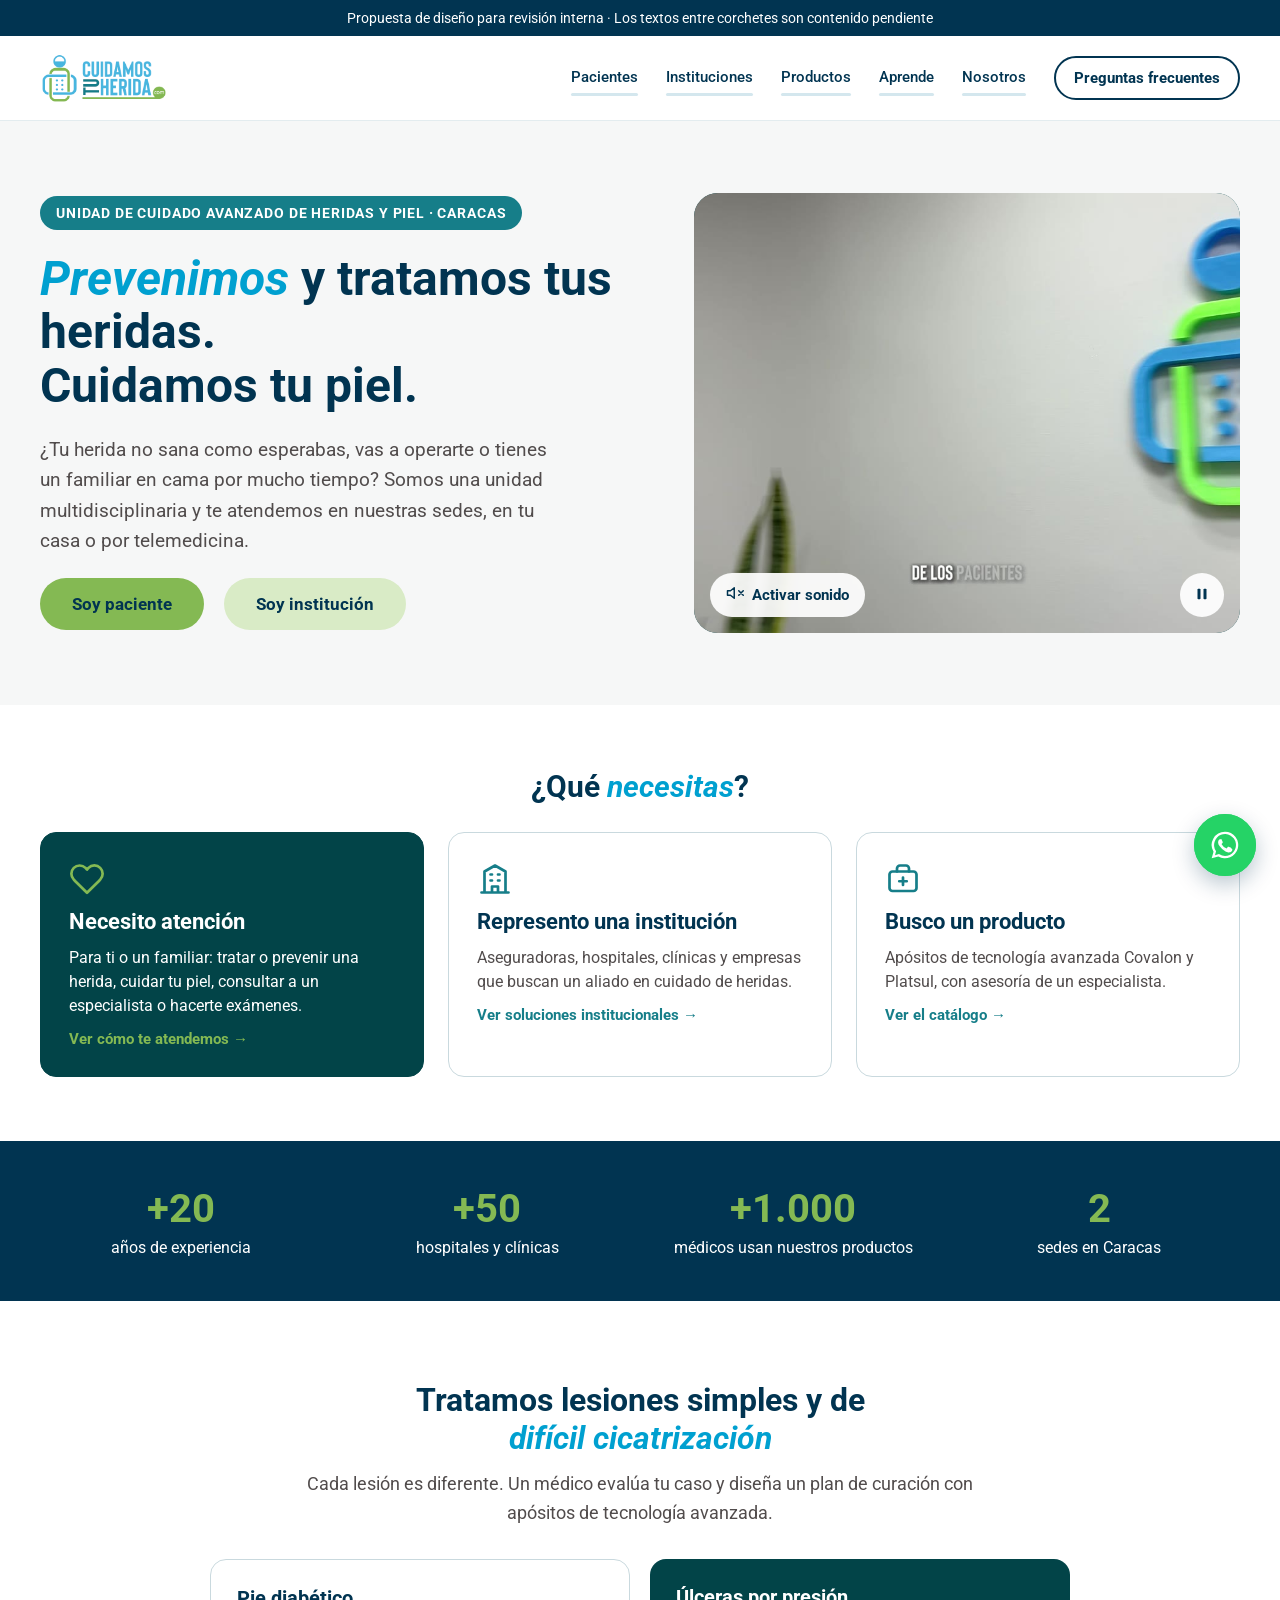
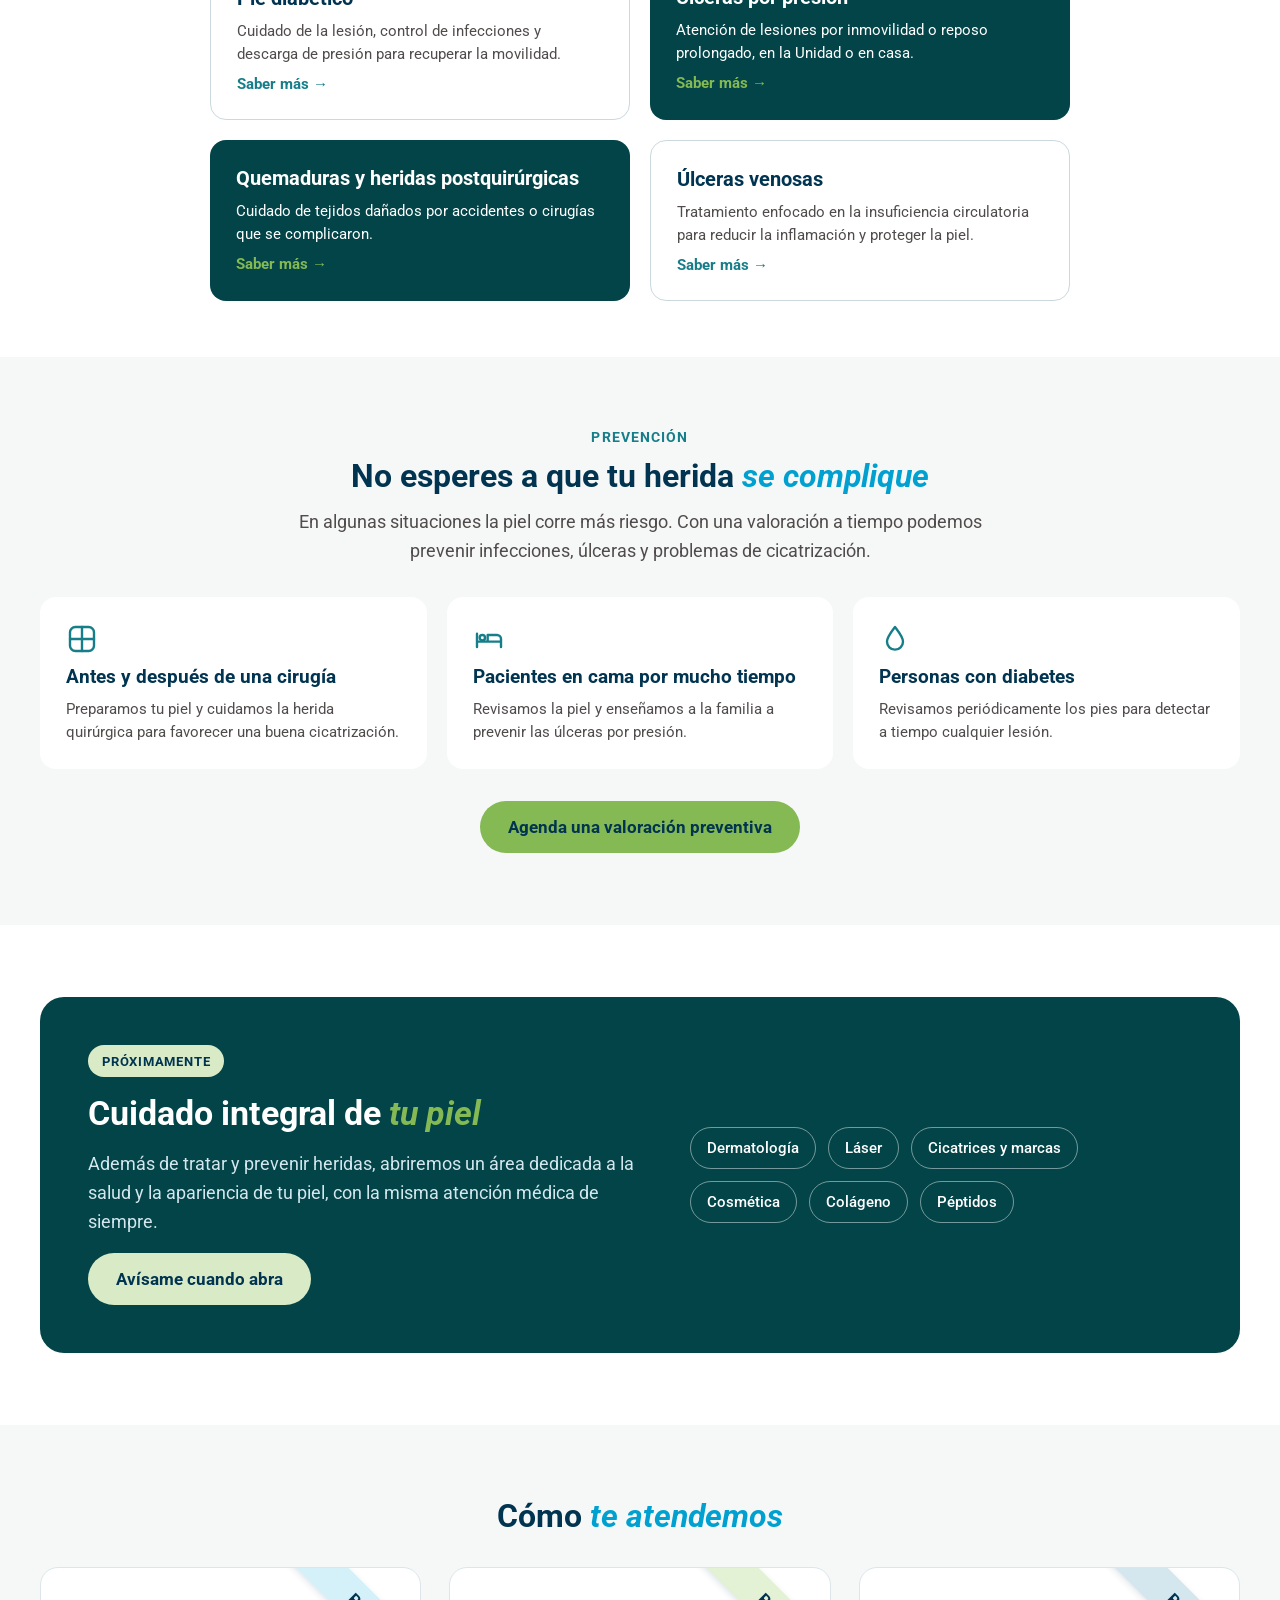
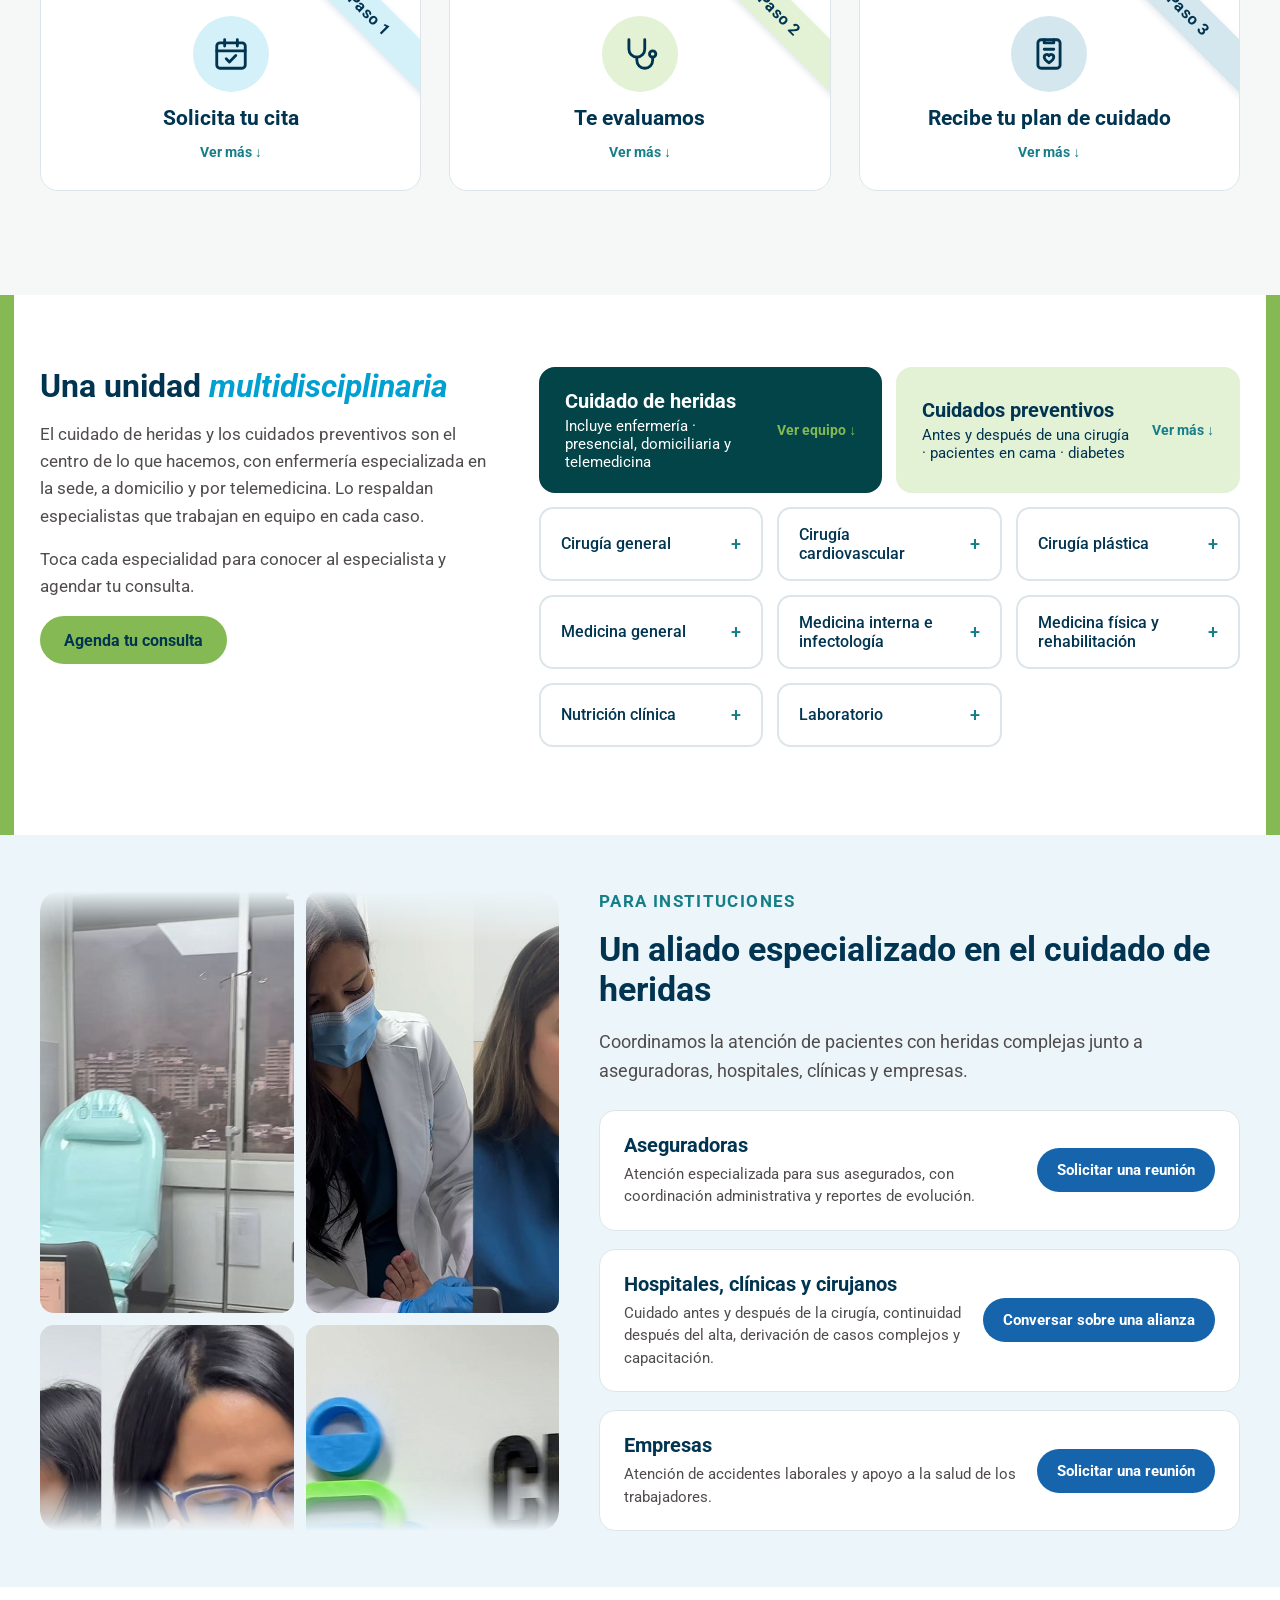
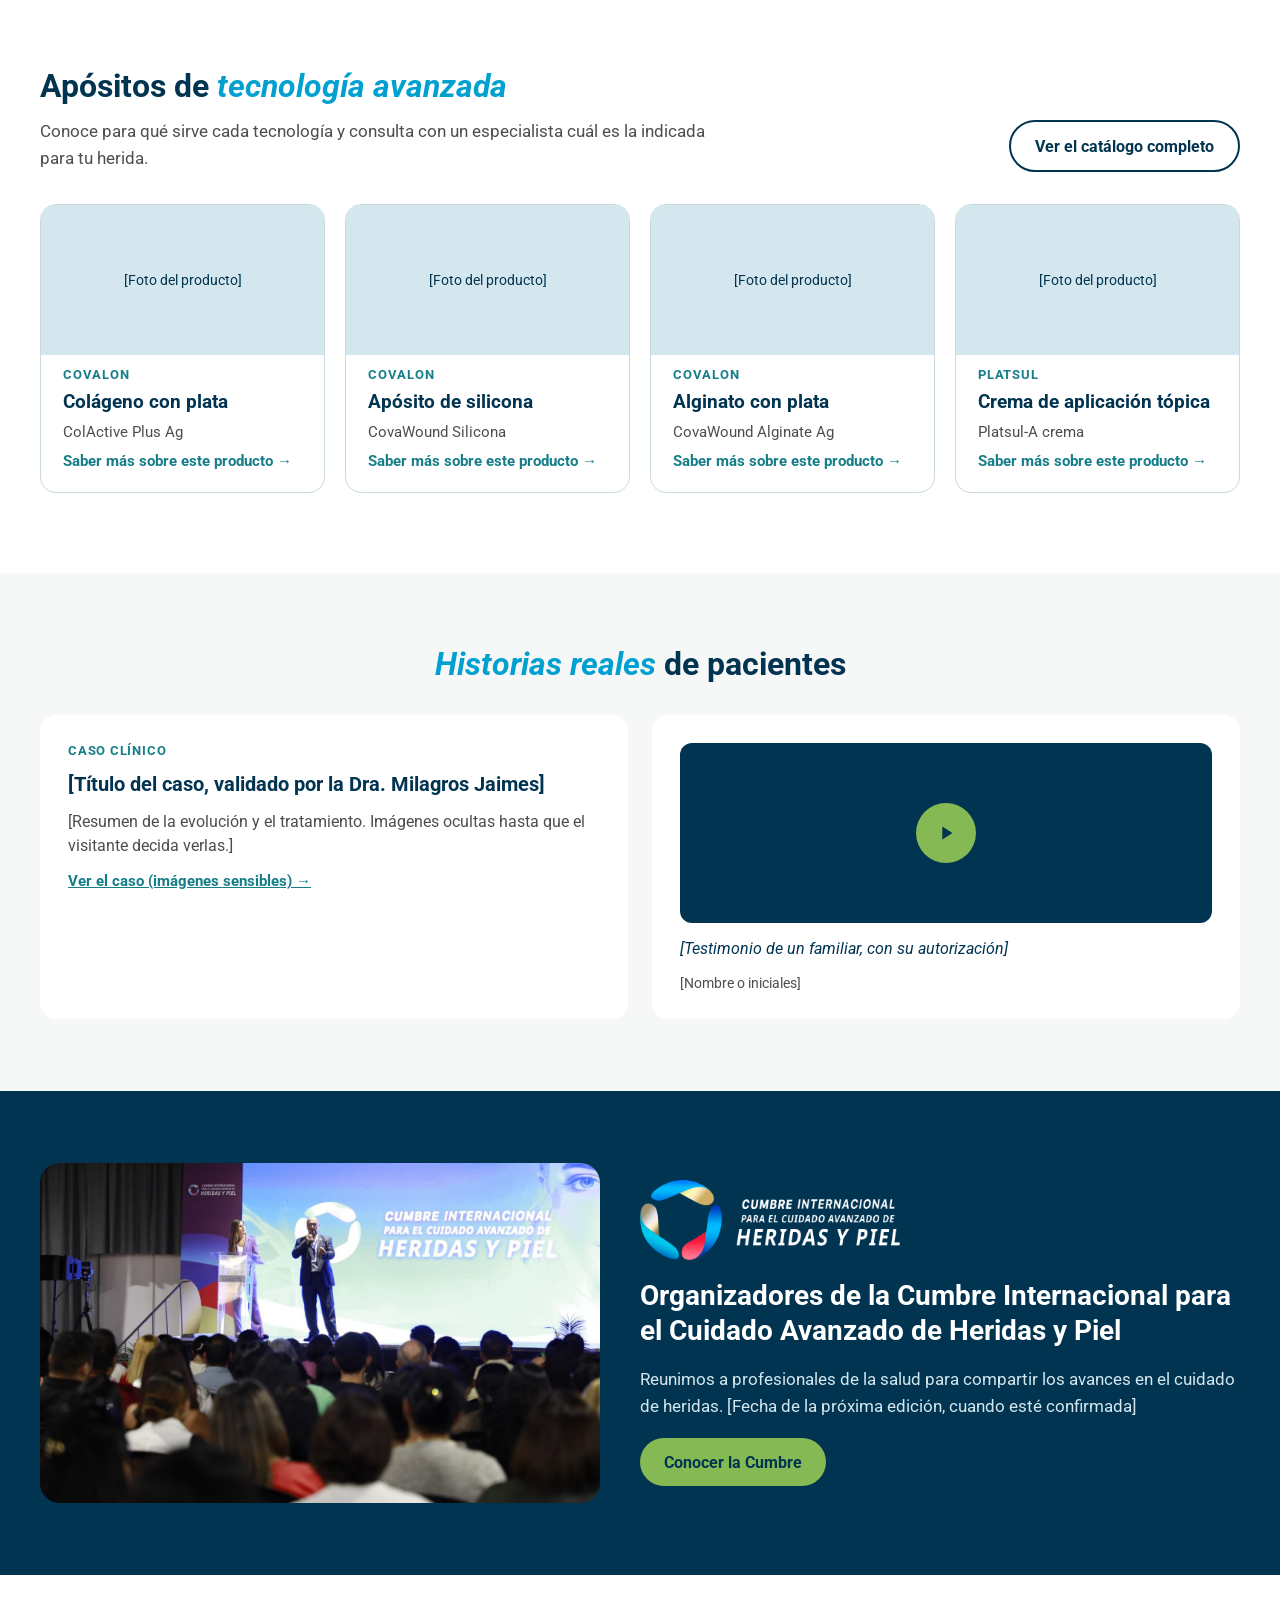
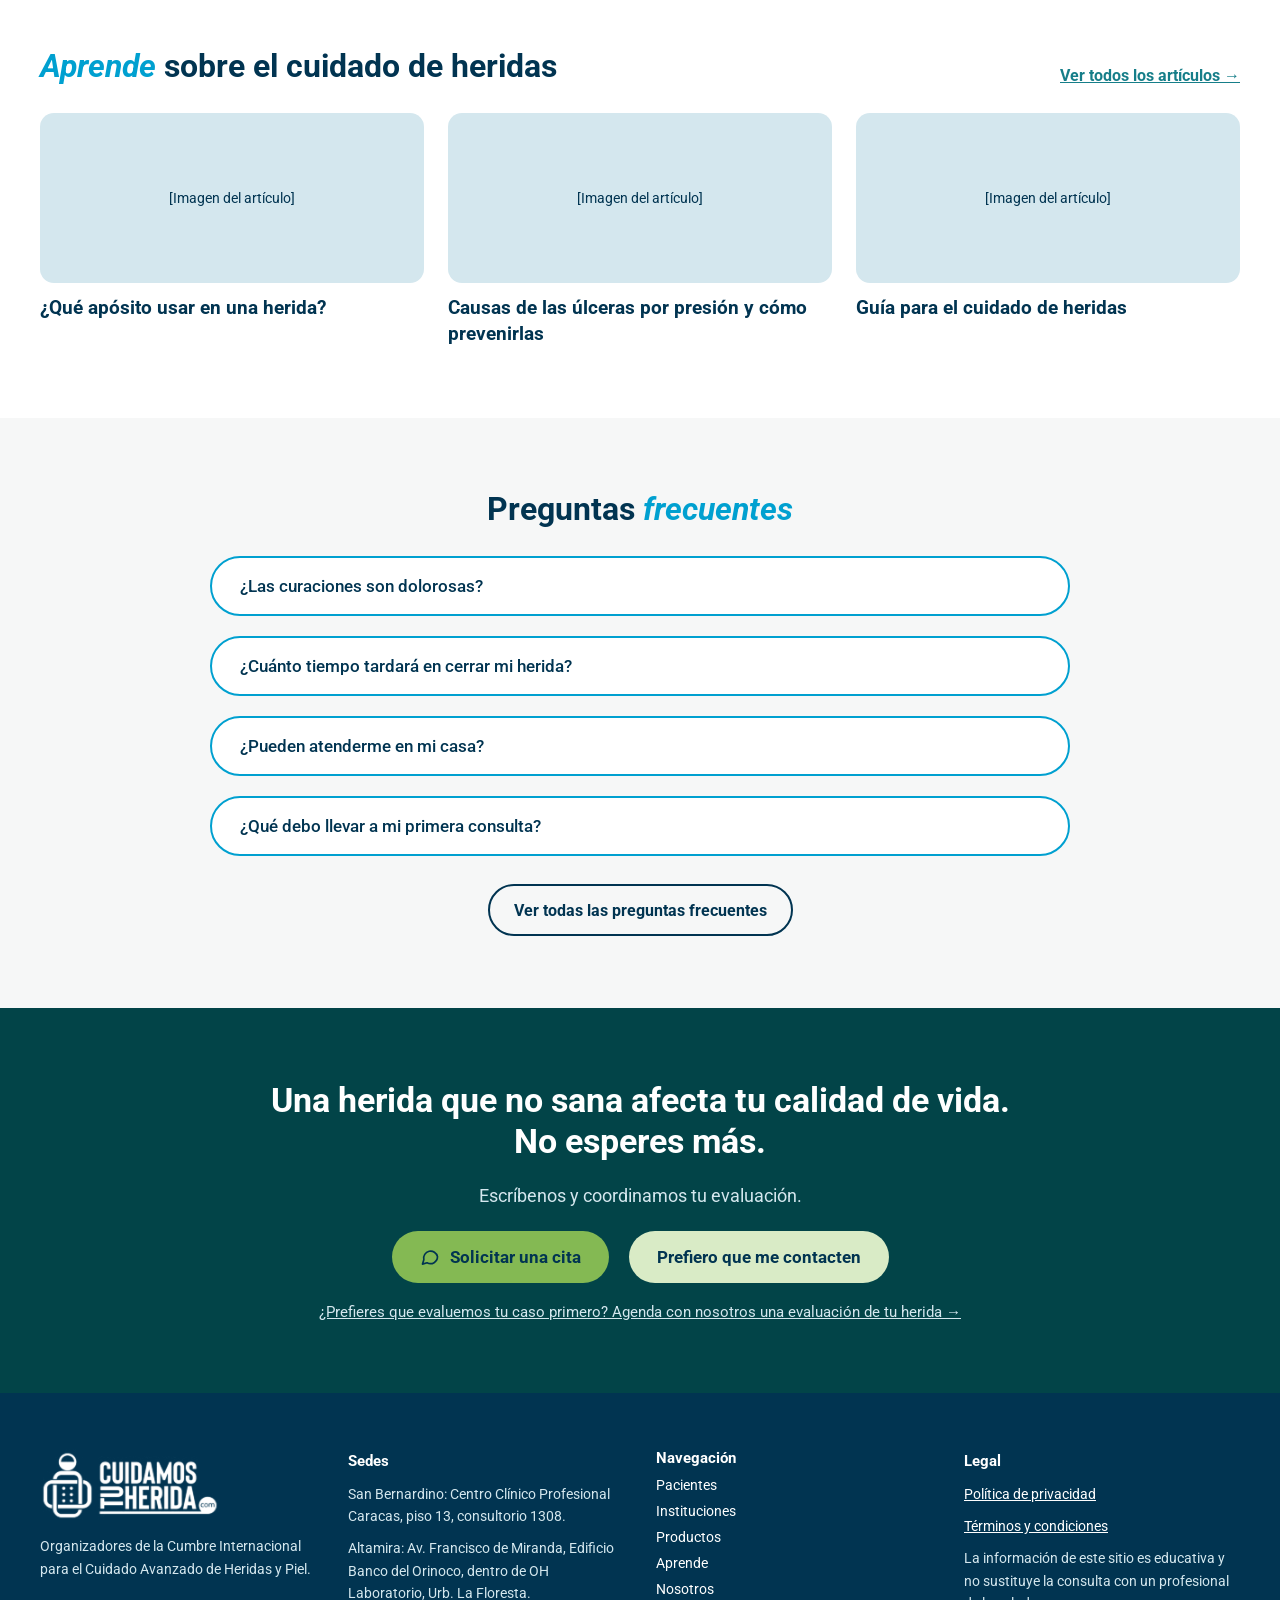
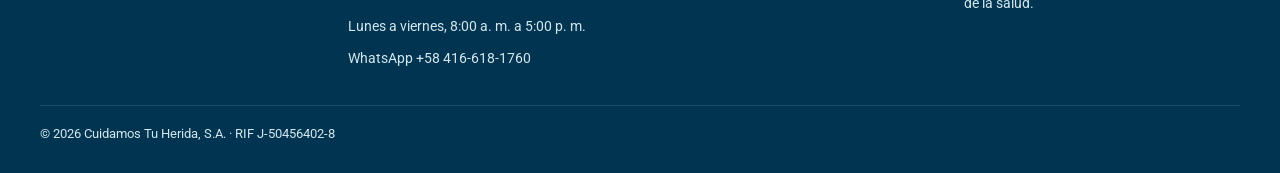
==== index.html @ fefffa33 "Propuesta de diseño: inicio y preguntas frecuentes (borrador para revisión) Co-Authored-By: Claude O" ====
<!doctype html>
<html lang="es">
<head>
<meta charset="utf-8">
<meta name="viewport" content="width=device-width, initial-scale=1">
<meta name="robots" content="noindex, nofollow">
<title>CTH — Inicio · Propuesta para revisión</title>
<link rel="preconnect" href="https://fonts.googleapis.com">
<link rel="stylesheet" href="https://fonts.googleapis.com/css2?family=Roboto:ital,wght@0,400;0,500;0,700;1,700&amp;display=swap">
<style>
body{margin:0;background:#FFFFFF}
a{color:#167E89}a:hover{color:#013451}
summary{cursor:pointer;list-style:none}
summary::-webkit-details-marker{display:none}
.wa-float{position:fixed;right:24px;bottom:24px;z-index:50;width:62px;height:62px;border-radius:999px;background:#25D366;display:flex;align-items:center;justify-content:center;box-shadow:0 8px 22px rgba(1,52,81,.28);transition:transform .2s ease, box-shadow .2s ease}
.wa-float::before{content:"";position:absolute;inset:0;border-radius:999px;border:3px solid #25D366;animation:waPulse 2.4s ease-out infinite}
.wa-float:hover,.wa-float:focus-visible{transform:scale(1.08);box-shadow:0 12px 28px rgba(1,52,81,.35);outline:none}
.wa-tip{position:absolute;right:74px;white-space:nowrap;background:#013451;color:#FFFFFF;font-size:14px;font-weight:700;padding:8px 14px;border-radius:999px;opacity:0;transform:translateX(8px);transition:opacity .2s ease, transform .2s ease;pointer-events:none}
.wa-float:hover .wa-tip,.wa-float:focus-visible .wa-tip{opacity:1;transform:none}
@keyframes waPulse{0%{transform:scale(1);opacity:.7}100%{transform:scale(1.55);opacity:0}}
@media (prefers-reduced-motion: reduce){.wa-float::before{animation:none;opacity:0}.wa-float{transition:none}}
.nav-link{position:relative;padding:8px 0 10px;transition:color .2s ease}
.nav-link::after{content:"";position:absolute;left:0;right:0;bottom:0;height:3px;border-radius:3px;background:#D4E7EE;transition:background .2s ease, box-shadow .2s ease}
.nav-link:hover,.nav-link:focus-visible{color:#167E89 !important;outline:none}
.nav-link:hover::after,.nav-link:focus-visible::after{background:#00A0D0;box-shadow:0 0 10px rgba(0,160,208,.8)}
.nav-faq{transition:background .2s ease, color .2s ease}
.nav-faq:hover,.nav-faq:focus-visible{background:#013451 !important;color:#FFFFFF !important}
.inst-photos{-webkit-mask-image:linear-gradient(180deg,transparent,#000 8%,#000 92%,transparent);mask-image:linear-gradient(180deg,transparent,#000 8%,#000 92%,transparent)}
.inst-col{display:flex;flex-direction:column;gap:12px;animation:instUp 32s linear infinite}
.inst-down{animation-name:instDown;animation-duration:38s}
.inst-photos:hover .inst-col{animation-play-state:paused}
@keyframes instUp{from{transform:translateY(0)}to{transform:translateY(calc(-50% - 6px))}}
@keyframes instDown{from{transform:translateY(calc(-50% - 6px))}to{transform:translateY(0)}}
.inst-card{transition:transform .2s ease, box-shadow .2s ease, border-color .2s ease}
.inst-card:hover{transform:translateX(-4px);border-color:#1664AC !important;box-shadow:6px 8px 0 #1664AC}
.need-card{transition:transform .25s ease, box-shadow .25s ease, border-color .25s ease}
.need-card:hover,.need-card:focus-visible{transform:translateY(-8px);border-color:#00A0D0 !important;box-shadow:0 0 0 3px rgba(0,160,208,.35),0 0 22px rgba(0,160,208,.45),0 18px 36px rgba(1,52,81,.18);outline:none}
.step-reveal{opacity:0;transform:translateY(28px);transition:opacity .6s ease, transform .6s ease}
.steps-in .step-reveal{opacity:1;transform:none}
.step-card{transition:transform .25s ease, box-shadow .25s ease, border-color .25s ease}
.step-card:hover,.step-card:focus-within{transform:translate(-4px,-6px)}
.step-c1:hover,.step-c1:focus-within{box-shadow:10px 12px 0 #00A0D0;border-color:#00A0D0 !important}
.step-c2:hover,.step-c2:focus-within{box-shadow:10px 12px 0 #84B953;border-color:#84B953 !important}
.step-c3:hover,.step-c3:focus-within{box-shadow:10px 12px 0 #013451;border-color:#013451 !important}
.step-card:hover .step-icon{animation:stepPop .5s ease}
.step-card.is-active{transform:translate(-4px,-6px)}
.step-c1.is-active{box-shadow:10px 12px 0 #00A0D0;border-color:#00A0D0 !important}
.step-c2.is-active{box-shadow:10px 12px 0 #84B953;border-color:#84B953 !important}
.step-c3.is-active{box-shadow:10px 12px 0 #013451;border-color:#013451 !important}
.spec-tile{transition:transform .2s ease, box-shadow .2s ease, border-color .2s ease}
.spec-tile:hover,.spec-tile:focus-visible{transform:translateY(-4px);border-color:#00A0D0 !important;box-shadow:0 0 0 3px rgba(0,160,208,.25),0 10px 22px rgba(1,52,81,.12);outline:none}
.spec-tile.is-active{border-color:#84B953 !important;box-shadow:6px 8px 0 #84B953;transform:translate(-3px,-4px)}
.spec-tile.spec-dark.is-active{box-shadow:6px 8px 0 #84B953}
.step-panel{padding:32px;animation:panelIn .35s ease}
@keyframes panelIn{from{opacity:0;transform:translateY(-10px)}to{opacity:1;transform:none}}
.cal-check{stroke-dasharray:12;stroke-dashoffset:12}
.steps-in .cal-check{animation:drawCheck .6s ease .9s forwards}
.step-card:hover .cal-check{stroke-dashoffset:12;animation:drawCheck .5s ease forwards}
@keyframes stepPop{0%{transform:scale(1)}40%{transform:scale(1.15) rotate(-6deg)}70%{transform:scale(.97) rotate(3deg)}100%{transform:scale(1)}}
@keyframes drawCheck{to{stroke-dashoffset:0}}
@media (prefers-reduced-motion: reduce){.step-reveal{opacity:1;transform:none;transition:none}.step-card{transition:none}.step-card:hover{transform:none}.step-card:hover .step-icon{animation:none}.cal-check{stroke-dashoffset:0;animation:none}.step-panel{animation:none}.step-card.is-active{transform:none}.spec-tile{transition:none}.spec-tile:hover,.spec-tile.is-active{transform:none}.inst-col{animation:none}.inst-card{transition:none}.inst-card:hover{transform:none}}
@media (prefers-reduced-motion: reduce){.need-card{transition:none}.need-card:hover,.need-card:focus-visible{transform:none}}
</style>
</head>
<body>
<div role="note" style="background:#013451;color:#FFFFFF;font-family:Roboto,Arial,sans-serif;font-size:14px;text-align:center;padding:10px 16px;">Propuesta de diseño para revisión interna · Los textos entre corchetes son contenido pendiente</div>
<div style="font-family: Roboto, Arial, sans-serif; color: #013451; background: #FFFFFF;">

<!-- CABECERA -->
<header style="border-bottom: 1px solid #E3ECEF; background: #FFFFFF;">
<div style="max-width: 1200px; margin: 0 auto; padding: 16px 24px; display: flex; flex-wrap: wrap; align-items: center; justify-content: space-between; gap: 16px;">
<a href="#inicio" style="display: flex; align-items: center;"><img src="assets/logo-cth.png" alt="Cuidamos Tu Herida" style="height: 52px; width: auto; display: block;"></a>
<nav aria-label="Principal" style="display: flex; flex-wrap: wrap; gap: 28px; align-items: center; font-size: 15px; font-weight: 500;">
<a class="nav-link" href="#pacientes" style="color: #013451; text-decoration: none;">Pacientes</a>
<a class="nav-link" href="#instituciones" style="color: #013451; text-decoration: none;">Instituciones</a>
<a class="nav-link" href="#productos" style="color: #013451; text-decoration: none;">Productos</a>
<a class="nav-link" href="#aprende" style="color: #013451; text-decoration: none;">Aprende</a>
<a class="nav-link" href="#cumbre" style="color: #013451; text-decoration: none;">Nosotros</a>
<a class="nav-faq" href="preguntas-frecuentes.html" style="display: inline-flex; align-items: center; min-height: 40px; padding: 0 18px; border-radius: 999px; border: 2px solid #013451; color: #013451; text-decoration: none; font-weight: 700;">Preguntas frecuentes</a>
</nav>
</div>
</header>

<!-- HERO -->
<section id="inicio" style="background: #F6F7F7;">
<div style="max-width: 1200px; margin: 0 auto; padding: 72px 24px; display: flex; flex-wrap: wrap; align-items: center; gap: 48px;">
<div style="flex: 1 1 480px; display: flex; flex-direction: column; gap: 22px;">
<p style="margin: 0; align-self: flex-start; display: inline-flex; align-items: center; min-height: 34px; padding: 0 16px; border-radius: 999px; background: #167E89; color: #FFFFFF; font-size: 14px; font-weight: 700; letter-spacing: 0.06em; text-transform: uppercase;">Unidad de Cuidado Avanzado de Heridas y Piel · Caracas</p>
<h1 style="margin: 0; font-size: 48px; line-height: 1.12; font-weight: 700; color: #013451;"><em style="color: #00A0D0;">Prevenimos</em> y tratamos tus heridas.<br>Cuidamos tu piel.</h1>
<p style="margin: 0; font-size: 19px; line-height: 1.6; color: #514C4C; max-width: 520px;">¿Tu herida no sana como esperabas, vas a operarte o tienes un familiar en cama por mucho tiempo? Somos una unidad multidisciplinaria y te atendemos en nuestras sedes, en tu casa o por telemedicina.</p>
<div style="display: flex; flex-wrap: wrap; align-items: center; gap: 20px;">
<a href="#pacientes" style="display: inline-flex; align-items: center; min-height: 52px; padding: 0 32px; border-radius: 999px; background: #84B953; color: #013451; font-weight: 700; font-size: 17px; text-decoration: none;">Soy paciente</a>
<a href="#instituciones" style="display: inline-flex; align-items: center; min-height: 52px; padding: 0 32px; border-radius: 999px; background: #D9EBC6; color: #013451; font-weight: 700; font-size: 17px; text-decoration: none;">Soy institución</a>
</div>
</div>
<div style="flex: 1 1 420px; min-height: 440px; border-radius: 24px; background: #024448; position: relative; overflow: hidden; display: flex; align-items: center; justify-content: center; padding: 24px; box-sizing: border-box;">
<video data-ref="setHeroVideo" src="assets/unidad-completo.mp4" poster="assets/unidad-poster.jpg" autoplay muted loop playsinline aria-label="Video: qué es la Unidad de Cuidamos Tu Herida" style="position: absolute; top: 0; left: 0; width: 100%; height: 100%; object-fit: cover; display: block;"></video>
<button type="button" data-click="toggleSound" data-attr-aria-pressed="soundOn" style="position: absolute; left: 16px; bottom: 16px; min-height: 44px; padding: 0 16px; border-radius: 999px; border: none; background: rgba(255,255,255,0.92); color: #013451; display: flex; align-items: center; gap: 8px; font-family: Roboto, Arial, sans-serif; font-size: 15px; font-weight: 700; cursor: pointer;"><div data-if="heroMuted" hidden><svg width="18" height="18" viewBox="0 0 24 24" fill="none" stroke="#013451" stroke-width="2" stroke-linecap="round" stroke-linejoin="round" aria-hidden="true"><path d="M11 5 6 9H2v6h4l5 4z"></path><path d="m23 9-6 6M17 9l6 6"></path></svg></div><div data-if="soundOn" hidden><svg width="18" height="18" viewBox="0 0 24 24" fill="none" stroke="#013451" stroke-width="2" stroke-linecap="round" stroke-linejoin="round" aria-hidden="true"><path d="M11 5 6 9H2v6h4l5 4z"></path><path d="M15.5 8.5a5 5 0 0 1 0 7M19 5a10 10 0 0 1 0 14"></path></svg></div><span data-text="soundLabel"></span></button>
<button type="button" data-click="toggleHero" data-attr-aria-label="heroLabel" style="position: absolute; right: 16px; bottom: 16px; width: 44px; height: 44px; border-radius: 999px; border: none; background: rgba(255,255,255,0.92); display: flex; align-items: center; justify-content: center; cursor: pointer;">
<div data-if="heroPaused" hidden><svg width="18" height="18" viewBox="0 0 24 24" fill="#013451" aria-hidden="true"><path d="M8 5v14l11-7z"></path></svg></div>
<div data-if="heroPlaying" hidden><svg width="18" height="18" viewBox="0 0 24 24" fill="#013451" aria-hidden="true"><rect x="6" y="5" width="4" height="14" rx="1"></rect><rect x="14" y="5" width="4" height="14" rx="1"></rect></svg></div>
</button>
</div>
</div>
</section>

<!-- QUÉ NECESITAS -->
<section aria-labelledby="necesitas" style="background: #FFFFFF;">
<div style="max-width: 1200px; margin: 0 auto; padding: 64px 24px; display: flex; flex-direction: column; gap: 28px;">
<h2 id="necesitas" style="margin: 0; font-size: 30px; font-weight: 700; text-align: center;">¿Qué <em style="color: #00A0D0;">necesitas</em>?</h2>
<div style="display: grid; grid-template-columns: repeat(auto-fit, minmax(280px, 1fr)); gap: 24px;">
<a href="#pacientes" class="need-card" style="display: flex; flex-direction: column; gap: 12px; padding: 28px; border-radius: 16px; border: 1px solid #024448; background: #024448; color: #FFFFFF; text-decoration: none;">
<svg width="36" height="36" viewBox="0 0 24 24" fill="none" stroke="#84B953" stroke-width="1.8" stroke-linecap="round" stroke-linejoin="round" aria-hidden="true"><path d="M20.8 4.6a5.5 5.5 0 0 0-7.8 0L12 5.7l-1-1.1a5.5 5.5 0 0 0-7.8 7.8l1 1.1L12 21.2l7.8-7.7 1-1.1a5.5 5.5 0 0 0 0-7.8z"></path></svg>
<span style="font-size: 22px; font-weight: 700;">Necesito atención</span>
<span style="font-size: 16px; line-height: 1.5;">Para ti o un familiar: tratar o prevenir una herida, cuidar tu piel, consultar a un especialista o hacerte exámenes.</span>
<span style="font-size: 15px; font-weight: 700; color: #84B953;">Ver cómo te atendemos →</span>
</a>
<a href="#instituciones" class="need-card" style="display: flex; flex-direction: column; gap: 12px; padding: 28px; border-radius: 16px; background: #FFFFFF; border: 1px solid #C9D9DE; color: #013451; text-decoration: none;">
<svg width="36" height="36" viewBox="0 0 24 24" fill="none" stroke="#167E89" stroke-width="1.8" stroke-linecap="round" stroke-linejoin="round" aria-hidden="true"><path d="M3 21h18M5 21V7l7-4 7 4v14M9 9h1M14 9h1M9 13h1M14 13h1M10 21v-4h4v4"></path></svg>
<span style="font-size: 22px; font-weight: 700;">Represento una institución</span>
<span style="font-size: 16px; line-height: 1.5; color: #514C4C;">Aseguradoras, hospitales, clínicas y empresas que buscan un aliado en cuidado de heridas.</span>
<span style="font-size: 15px; font-weight: 700; color: #167E89;">Ver soluciones institucionales →</span>
</a>
<a href="#productos" class="need-card" style="display: flex; flex-direction: column; gap: 12px; padding: 28px; border-radius: 16px; background: #FFFFFF; border: 1px solid #C9D9DE; color: #013451; text-decoration: none;">
<svg width="36" height="36" viewBox="0 0 24 24" fill="none" stroke="#167E89" stroke-width="1.8" stroke-linecap="round" stroke-linejoin="round" aria-hidden="true"><rect x="3" y="7" width="18" height="13" rx="2"></rect><path d="M8 7V5a2 2 0 0 1 2-2h4a2 2 0 0 1 2 2v2M12 11v5M9.5 13.5h5"></path></svg>
<span style="font-size: 22px; font-weight: 700;">Busco un producto</span>
<span style="font-size: 16px; line-height: 1.5; color: #514C4C;">Apósitos de tecnología avanzada Covalon y Platsul, con asesoría de un especialista.</span>
<span style="font-size: 15px; font-weight: 700; color: #167E89;">Ver el catálogo →</span>
</a>
</div>
</div>
</section>

<!-- CIFRAS -->
<section data-ref="setBand" aria-label="Datos de confianza" style="background: #013451; color: #FFFFFF;">
<div style="max-width: 1200px; margin: 0 auto; padding: 44px 24px; display: grid; grid-template-columns: repeat(auto-fit, minmax(220px, 1fr)); gap: 24px; text-align: center;">
<div style="display: flex; flex-direction: column; gap: 6px;"><span style="font-size: 40px; font-weight: 700; color: #84B953; font-variant-numeric: tabular-nums;"><span data-text="years"></span></span><span style="font-size: 16px;">años de experiencia</span></div>
<div style="display: flex; flex-direction: column; gap: 6px;"><span style="font-size: 40px; font-weight: 700; color: #84B953; font-variant-numeric: tabular-nums;"><span data-text="hospitals"></span></span><span style="font-size: 16px;">hospitales y clínicas</span></div>
<div style="display: flex; flex-direction: column; gap: 6px;"><span style="font-size: 40px; font-weight: 700; color: #84B953; font-variant-numeric: tabular-nums;"><span data-text="doctors"></span></span><span style="font-size: 16px;">médicos usan nuestros productos</span></div>
<div style="display: flex; flex-direction: column; gap: 6px;"><span style="font-size: 40px; font-weight: 700; color: #84B953; font-variant-numeric: tabular-nums;"><span data-text="sites"></span></span><span style="font-size: 16px;">sedes en Caracas</span></div>
</div>
</section>

<!-- LESIONES -->
<section id="pacientes" aria-labelledby="lesiones" style="background: #FFFFFF;">
<div style="max-width: 1200px; margin: 0 auto; padding: 80px 24px 56px; display: flex; flex-direction: column; gap: 32px;">
<div style="display: flex; flex-direction: column; gap: 12px; text-align: center; align-items: center;">
<h2 id="lesiones" style="margin: 0; font-size: 32px; line-height: 1.2; font-weight: 700;">Tratamos lesiones simples y de<br><em style="color: #00A0D0;">difícil cicatrización</em></h2>
<p style="margin: 0; font-size: 18px; line-height: 1.6; color: #514C4C; max-width: 680px;">Cada lesión es diferente. Un médico evalúa tu caso y diseña un plan de curación con apósitos de tecnología avanzada.</p>
</div>
<div style="width: 100%; max-width: 860px; margin: 0 auto; display: grid; grid-template-columns: repeat(auto-fit, minmax(300px, 1fr)); gap: 20px;">
<a href="#pacientes" style="display: flex; flex-direction: column; gap: 10px; padding: 26px; border-radius: 16px; border: 1px solid #C9D9DE; color: #013451; text-decoration: none;"><span style="font-size: 20px; font-weight: 700;">Pie diabético</span><span style="font-size: 15px; line-height: 1.5; color: #514C4C;">Cuidado de la lesión, control de infecciones y descarga de presión para recuperar la movilidad.</span><span style="font-size: 15px; font-weight: 700; color: #167E89;">Saber más →</span></a>
<a href="#pacientes" style="display: flex; flex-direction: column; gap: 10px; padding: 26px; border-radius: 16px; background: #024448; color: #FFFFFF; text-decoration: none;"><span style="font-size: 20px; font-weight: 700;">Úlceras por presión</span><span style="font-size: 15px; line-height: 1.5;">Atención de lesiones por inmovilidad o reposo prolongado, en la Unidad o en casa.</span><span style="font-size: 15px; font-weight: 700; color: #84B953;">Saber más →</span></a>
<a href="#pacientes" style="display: flex; flex-direction: column; gap: 10px; padding: 26px; border-radius: 16px; background: #024448; color: #FFFFFF; text-decoration: none;"><span style="font-size: 20px; font-weight: 700;">Quemaduras y heridas postquirúrgicas</span><span style="font-size: 15px; line-height: 1.5;">Cuidado de tejidos dañados por accidentes o cirugías que se complicaron.</span><span style="font-size: 15px; font-weight: 700; color: #84B953;">Saber más →</span></a>
<a href="#pacientes" style="display: flex; flex-direction: column; gap: 10px; padding: 26px; border-radius: 16px; border: 1px solid #C9D9DE; color: #013451; text-decoration: none;"><span style="font-size: 20px; font-weight: 700;">Úlceras venosas</span><span style="font-size: 15px; line-height: 1.5; color: #514C4C;">Tratamiento enfocado en la insuficiencia circulatoria para reducir la inflamación y proteger la piel.</span><span style="font-size: 15px; font-weight: 700; color: #167E89;">Saber más →</span></a>
</div>
</div>
</section>

<!-- PREVENCIÓN -->
<section aria-labelledby="prevencion" style="background: #F6F7F7;">
<div style="max-width: 1200px; margin: 0 auto; padding: 72px 24px; display: flex; flex-direction: column; gap: 32px;">
<div style="display: flex; flex-direction: column; gap: 12px; text-align: center; align-items: center;">
<p style="margin: 0; font-size: 14px; font-weight: 700; letter-spacing: 0.08em; text-transform: uppercase; color: #167E89;">Prevención</p>
<h2 id="prevencion" style="margin: 0; font-size: 32px; line-height: 1.2; font-weight: 700;">No esperes a que tu herida <em style="color: #00A0D0;">se complique</em></h2>
<p style="margin: 0; font-size: 18px; line-height: 1.6; color: #514C4C; max-width: 700px;">En algunas situaciones la piel corre más riesgo. Con una valoración a tiempo podemos prevenir infecciones, úlceras y problemas de cicatrización.</p>
</div>
<div style="display: grid; grid-template-columns: repeat(auto-fit, minmax(260px, 1fr)); gap: 20px;">
<div style="padding: 26px; border-radius: 16px; background: #FFFFFF; display: flex; flex-direction: column; gap: 10px;"><svg width="32" height="32" viewBox="0 0 24 24" fill="none" stroke="#167E89" stroke-width="1.8" stroke-linecap="round" stroke-linejoin="round" aria-hidden="true"><path d="M12 3v18M3 12h18"></path><rect x="3" y="3" width="18" height="18" rx="4"></rect></svg><span style="font-size: 19px; font-weight: 700;">Antes y después de una cirugía</span><span style="font-size: 15px; line-height: 1.5; color: #514C4C;">Preparamos tu piel y cuidamos la herida quirúrgica para favorecer una buena cicatrización.</span></div><div style="padding: 26px; border-radius: 16px; background: #FFFFFF; display: flex; flex-direction: column; gap: 10px;"><svg width="32" height="32" viewBox="0 0 24 24" fill="none" stroke="#167E89" stroke-width="1.8" stroke-linecap="round" stroke-linejoin="round" aria-hidden="true"><path d="M3 18V8M3 14h18v4M21 14v-2a3 3 0 0 0-3-3h-7v5"></path><circle cx="7" cy="11" r="2"></circle></svg><span style="font-size: 19px; font-weight: 700;">Pacientes en cama por mucho tiempo</span><span style="font-size: 15px; line-height: 1.5; color: #514C4C;">Revisamos la piel y enseñamos a la familia a prevenir las úlceras por presión.</span></div><div style="padding: 26px; border-radius: 16px; background: #FFFFFF; display: flex; flex-direction: column; gap: 10px;"><svg width="32" height="32" viewBox="0 0 24 24" fill="none" stroke="#167E89" stroke-width="1.8" stroke-linecap="round" stroke-linejoin="round" aria-hidden="true"><path d="M12 3c3 4 6 7.5 6 11a6 6 0 0 1-12 0c0-3.5 3-7 6-11z"></path></svg><span style="font-size: 19px; font-weight: 700;">Personas con diabetes</span><span style="font-size: 15px; line-height: 1.5; color: #514C4C;">Revisamos periódicamente los pies para detectar a tiempo cualquier lesión.</span></div>
</div>
<a href="#cita" style="align-self: center; display: inline-flex; align-items: center; min-height: 52px; padding: 0 28px; border-radius: 999px; background: #84B953; color: #013451; font-weight: 700; font-size: 17px; text-decoration: none;">Agenda una valoración preventiva</a>
</div>
</section>

<!-- CUIDADO DE LA PIEL -->
<section aria-labelledby="piel" style="background: #FFFFFF;">
<div style="max-width: 1200px; margin: 0 auto; padding: 72px 24px;">
<div style="border-radius: 24px; background: #024448; color: #FFFFFF; padding: 48px; display: flex; flex-wrap: wrap; gap: 40px; align-items: center;">
<div style="flex: 1 1 420px; display: flex; flex-direction: column; gap: 16px;">
<span style="align-self: flex-start; display: inline-flex; align-items: center; min-height: 32px; padding: 0 14px; border-radius: 999px; background: #D9EBC6; color: #013451; font-size: 13px; font-weight: 700; letter-spacing: 0.06em; text-transform: uppercase;">Próximamente</span>
<h2 id="piel" style="margin: 0; font-size: 34px; line-height: 1.2; font-weight: 700;">Cuidado integral de <em style="color: #84B953;">tu piel</em></h2>
<p style="margin: 0; font-size: 18px; line-height: 1.6; color: #D4E7EE;">Además de tratar y prevenir heridas, abriremos un área dedicada a la salud y la apariencia de tu piel, con la misma atención médica de siempre.</p>
<a href="#contacto" style="align-self: flex-start; display: inline-flex; align-items: center; min-height: 52px; padding: 0 28px; border-radius: 999px; background: #D9EBC6; color: #013451; font-weight: 700; font-size: 17px; text-decoration: none;">Avísame cuando abra</a>
</div>
<div style="flex: 1 1 360px; display: flex; flex-wrap: wrap; gap: 12px;">
<span style="display: inline-flex; align-items: center; min-height: 40px; padding: 0 16px; border-radius: 999px; border: 1px solid rgba(255,255,255,0.45); color: #FFFFFF; font-size: 15px; font-weight: 500;">Dermatología</span><span style="display: inline-flex; align-items: center; min-height: 40px; padding: 0 16px; border-radius: 999px; border: 1px solid rgba(255,255,255,0.45); color: #FFFFFF; font-size: 15px; font-weight: 500;">Láser</span><span style="display: inline-flex; align-items: center; min-height: 40px; padding: 0 16px; border-radius: 999px; border: 1px solid rgba(255,255,255,0.45); color: #FFFFFF; font-size: 15px; font-weight: 500;">Cicatrices y marcas</span><span style="display: inline-flex; align-items: center; min-height: 40px; padding: 0 16px; border-radius: 999px; border: 1px solid rgba(255,255,255,0.45); color: #FFFFFF; font-size: 15px; font-weight: 500;">Cosmética</span><span style="display: inline-flex; align-items: center; min-height: 40px; padding: 0 16px; border-radius: 999px; border: 1px solid rgba(255,255,255,0.45); color: #FFFFFF; font-size: 15px; font-weight: 500;">Colágeno</span><span style="display: inline-flex; align-items: center; min-height: 40px; padding: 0 16px; border-radius: 999px; border: 1px solid rgba(255,255,255,0.45); color: #FFFFFF; font-size: 15px; font-weight: 500;">Péptidos</span>
</div>
</div>
</div>
</section>

<!-- CÓMO TE ATENDEMOS -->
<section aria-labelledby="como" style="background: #F6F7F7;">
<div style="max-width: 1200px; margin: 0 auto; padding: 72px 24px; display: flex; flex-direction: column; gap: 32px;">
<h2 id="como" style="margin: 0; font-size: 32px; font-weight: 700; text-align: center;">Cómo <em style="color: #00A0D0;">te atendemos</em></h2>
<div data-ref="setSteps" data-class="stepsClass" style="display: grid; grid-template-columns: repeat(auto-fit, minmax(240px, 1fr)); gap: 28px;">
<div class="step-reveal" style="transition-delay: 0ms;">
<button type="button" data-class="c1Class" data-click="open1" data-attr-aria-expanded="c1Open" aria-controls="como-detalle" style="position: relative; overflow: hidden; width: 100%; height: 100%; box-sizing: border-box; padding: 48px 28px 30px; border-radius: 18px; background: #FFFFFF; border: 1px solid #DCE6EA; display: flex; flex-direction: column; align-items: center; text-align: center; gap: 14px; cursor: pointer; font-family: Roboto, Arial, sans-serif;">
<span aria-hidden="true" style="position: absolute; top: 28px; right: -54px; width: 210px; transform: rotate(45deg); background: #D4F1F9; color: #013451; font-size: 16px; font-weight: 700; letter-spacing: 0.03em; padding: 9px 0; text-align: center; box-shadow: 0 2px 6px rgba(1,52,81,0.12);">Paso 1</span>
<span class="step-icon" style="width: 76px; height: 76px; border-radius: 999px; background: #D4F1F9; display: flex; align-items: center; justify-content: center;"><svg width="38" height="38" viewBox="0 0 24 24" fill="none" stroke="#013451" stroke-width="1.8" stroke-linecap="round" stroke-linejoin="round" aria-hidden="true"><rect x="3" y="5" width="18" height="16" rx="2"></rect><path d="M3 10h18M8 3v4M16 3v4"></path><path class="cal-check" d="m9 15 2 2 4-4"></path></svg></span>
<span style="font-size: 21px; font-weight: 700; color: #013451;">Solicita tu cita</span>
<span style="font-size: 14px; font-weight: 700; color: #167E89;"><span data-text="c1Hint"></span></span>
</button>
</div>
<div class="step-reveal" style="transition-delay: 150ms;">
<button type="button" data-class="c2Class" data-click="open2" data-attr-aria-expanded="c2Open" aria-controls="como-detalle" style="position: relative; overflow: hidden; width: 100%; height: 100%; box-sizing: border-box; padding: 48px 28px 30px; border-radius: 18px; background: #FFFFFF; border: 1px solid #DCE6EA; display: flex; flex-direction: column; align-items: center; text-align: center; gap: 14px; cursor: pointer; font-family: Roboto, Arial, sans-serif;">
<span aria-hidden="true" style="position: absolute; top: 28px; right: -54px; width: 210px; transform: rotate(45deg); background: #E3F1D5; color: #013451; font-size: 16px; font-weight: 700; letter-spacing: 0.03em; padding: 9px 0; text-align: center; box-shadow: 0 2px 6px rgba(1,52,81,0.12);">Paso 2</span>
<span class="step-icon" style="width: 76px; height: 76px; border-radius: 999px; background: #E3F1D5; display: flex; align-items: center; justify-content: center;"><svg width="38" height="38" viewBox="0 0 24 24" fill="none" stroke="#013451" stroke-width="1.8" stroke-linecap="round" stroke-linejoin="round" aria-hidden="true"><path d="M5 3v6a5 5 0 0 0 10 0V3"></path><path d="M10 14v2a5 5 0 0 0 10 0v-2"></path><circle cx="20" cy="12" r="2"></circle></svg></span>
<span style="font-size: 21px; font-weight: 700; color: #013451;">Te evaluamos</span>
<span style="font-size: 14px; font-weight: 700; color: #167E89;"><span data-text="c2Hint"></span></span>
</button>
</div>
<div class="step-reveal" style="transition-delay: 300ms;">
<button type="button" data-class="c3Class" data-click="open3" data-attr-aria-expanded="c3Open" aria-controls="como-detalle" style="position: relative; overflow: hidden; width: 100%; height: 100%; box-sizing: border-box; padding: 48px 28px 30px; border-radius: 18px; background: #FFFFFF; border: 1px solid #DCE6EA; display: flex; flex-direction: column; align-items: center; text-align: center; gap: 14px; cursor: pointer; font-family: Roboto, Arial, sans-serif;">
<span aria-hidden="true" style="position: absolute; top: 28px; right: -54px; width: 210px; transform: rotate(45deg); background: #D4E7EE; color: #013451; font-size: 16px; font-weight: 700; letter-spacing: 0.03em; padding: 9px 0; text-align: center; box-shadow: 0 2px 6px rgba(1,52,81,0.12);">Paso 3</span>
<span class="step-icon" style="width: 76px; height: 76px; border-radius: 999px; background: #D4E7EE; display: flex; align-items: center; justify-content: center;"><svg width="38" height="38" viewBox="0 0 24 24" fill="none" stroke="#013451" stroke-width="1.8" stroke-linecap="round" stroke-linejoin="round" aria-hidden="true"><rect x="5" y="3" width="14" height="18" rx="2"></rect><path d="M9 3v2h6V3M9 9h6"></path><path d="M12 17.5s-3-1.8-3-3.6a1.6 1.6 0 0 1 3-.8 1.6 1.6 0 0 1 3 .8c0 1.8-3 3.6-3 3.6z"></path></svg></span>
<span style="font-size: 21px; font-weight: 700; color: #013451;">Recibe tu plan de cuidado</span>
<span style="font-size: 14px; font-weight: 700; color: #167E89;"><span data-text="c3Hint"></span></span>
</button>
</div>
</div>
<div id="como-detalle" aria-live="polite" style="border-radius: 18px; background: #FFFFFF;">
<div data-if="c1Open" hidden><div class="step-panel" style="display: flex; flex-wrap: wrap; gap: 32px; align-items: center; justify-content: space-between;">
<div style="display: flex; flex-direction: column; gap: 8px; flex: 1 1 320px;"><span style="font-size: 20px; font-weight: 700;">Solicita tu cita</span><span style="font-size: 16px; line-height: 1.6; color: #514C4C;">Escríbenos por WhatsApp al +58 416-618-1760 o déjanos tus datos y te contactamos. Atendemos de lunes a viernes, de 8:00 a. m. a 5:00 p. m.</span></div>
<div style="display: flex; flex-wrap: wrap; gap: 14px;"><a href="#cita" style="display: inline-flex; align-items: center; min-height: 48px; padding: 0 24px; border-radius: 999px; color: #013451; font-weight: 700; font-size: 16px; text-decoration: none; background: #84B953;">Solicitar una cita</a><a href="#contacto" style="display: inline-flex; align-items: center; min-height: 48px; padding: 0 24px; border-radius: 999px; color: #013451; font-weight: 700; font-size: 16px; text-decoration: none; background: #D9EBC6;">Prefiero que me contacten</a></div>
</div></div>
<div data-if="c2Open" hidden><div class="step-panel" style="display: flex; flex-direction: column; gap: 18px;">
<span style="font-size: 20px; font-weight: 700;">Te evaluamos donde te quede mejor</span>
<div style="display: flex; flex-wrap: wrap; gap: 16px;">
<div style="flex: 1 1 240px; padding: 20px; border-radius: 14px; background: #F6F7F7; display: flex; flex-direction: column; gap: 6px;"><span style="font-size: 17px; font-weight: 700;">En nuestras sedes</span><span style="font-size: 15px; line-height: 1.5; color: #514C4C;">San Bernardino: Centro Clínico Profesional Caracas, piso 13, consultorio 1308.</span><span style="font-size: 15px; line-height: 1.5; color: #514C4C;">Altamira: Av. Francisco de Miranda, Edificio Banco del Orinoco, dentro de OH Laboratorio, Urb. La Floresta.</span></div>
<div style="flex: 1 1 240px; padding: 20px; border-radius: 14px; background: #F6F7F7; display: flex; flex-direction: column; gap: 6px;"><span style="font-size: 17px; font-weight: 700;">A domicilio</span><span style="font-size: 15px; line-height: 1.5; color: #514C4C;">En Caracas, para pacientes con movilidad reducida o que prefieren atenderse en casa. En algunas zonas no aplica; en esos casos te ofrecemos telemedicina.</span></div>
<div style="flex: 1 1 240px; padding: 20px; border-radius: 14px; background: #F6F7F7; display: flex; flex-direction: column; gap: 6px;"><span style="font-size: 17px; font-weight: 700;">Por telemedicina</span><span style="font-size: 15px; line-height: 1.5; color: #514C4C;">Consulta a distancia para orientar tu caso y darle seguimiento.</span></div>
</div>
</div></div>
<div data-if="c3Open" hidden><div class="step-panel" style="display: flex; flex-wrap: wrap; gap: 32px; align-items: center; justify-content: space-between;">
<div style="display: flex; flex-direction: column; gap: 8px; flex: 1 1 320px;"><span style="font-size: 20px; font-weight: 700;">Recibe tu plan de cuidado</span><span style="font-size: 16px; line-height: 1.6; color: #514C4C;">El especialista define tu tratamiento y te acompaña en cada control. Para tu primera cita, trae tus informes médicos previos, la lista de medicamentos que tomas y tus exámenes recientes, si los tienes.</span></div>
<a href="preguntas-frecuentes.html" style="display: inline-flex; align-items: center; min-height: 48px; padding: 0 24px; border-radius: 999px; color: #013451; font-weight: 700; font-size: 16px; text-decoration: none; border: 2px solid #013451;">Ver preguntas frecuentes</a>
</div></div>
</div>
</div>
</section>

<!-- UNIDAD MULTIDISCIPLINARIA -->
<section aria-labelledby="multi" style="background: #FFFFFF; border-left: 14px solid #84B953; border-right: 14px solid #84B953;">
<div style="max-width: 1200px; margin: 0 auto; padding: 72px 24px; display: flex; flex-wrap: wrap; gap: 48px; align-items: flex-start;">
<div style="flex: 1 1 360px; display: flex; flex-direction: column; gap: 16px;">
<h2 id="multi" style="margin: 0; font-size: 32px; line-height: 1.2; font-weight: 700;">Una unidad <em style="color: #00A0D0;">multidisciplinaria</em></h2>
<p style="margin: 0; font-size: 17px; line-height: 1.6; color: #514C4C;">El cuidado de heridas y los cuidados preventivos son el centro de lo que hacemos, con enfermería especializada en la sede, a domicilio y por telemedicina. Lo respaldan especialistas que trabajan en equipo en cada caso.</p>
<p style="margin: 0; font-size: 17px; line-height: 1.6; color: #514C4C;">Toca cada especialidad para conocer al especialista y agendar tu consulta.</p>
<a href="#cita" style="align-self: flex-start; display: inline-flex; align-items: center; min-height: 48px; padding: 0 24px; border-radius: 999px; background: #84B953; color: #013451; font-weight: 700; font-size: 16px; text-decoration: none;">Agenda tu consulta</a>
</div>
<div style="flex: 2 1 520px; display: flex; flex-direction: column; gap: 16px; min-width: 0;">
<div style="display: grid; grid-template-columns: repeat(auto-fit, minmax(220px, 1fr)); gap: 14px;">
<div style="grid-column: 1 / -1; display: grid; grid-template-columns: repeat(auto-fit, minmax(240px, 1fr)); gap: 14px;">
<button type="button" data-class="heridasCls" data-click="pickHeridas" data-attr-aria-expanded="heridasOpen" aria-controls="espec-detalle" style="padding: 20px 24px; border-radius: 16px; background: #024448; color: #FFFFFF; border: 2px solid #024448; display: flex; align-items: center; justify-content: space-between; gap: 16px; text-align: left; cursor: pointer; font-family: Roboto, Arial, sans-serif;"><span style="display: flex; flex-direction: column; gap: 4px;"><span style="font-size: 20px; font-weight: 700;">Cuidado de heridas</span><span style="font-size: 15px;">Incluye enfermería · presencial, domiciliaria y telemedicina</span></span><span style="font-size: 14px; font-weight: 700; color: #84B953; white-space: nowrap;"><span data-text="heridasHint"></span></span></button>
<button type="button" data-class="prevCls" data-click="pickPrev" data-attr-aria-expanded="prevOpen" aria-controls="espec-detalle" style="padding: 20px 24px; border-radius: 16px; background: #E3F1D5; color: #013451; border: 2px solid #E3F1D5; display: flex; align-items: center; justify-content: space-between; gap: 16px; text-align: left; cursor: pointer; font-family: Roboto, Arial, sans-serif;"><span style="display: flex; flex-direction: column; gap: 4px;"><span style="font-size: 20px; font-weight: 700;">Cuidados preventivos</span><span style="font-size: 15px;">Antes y después de una cirugía · pacientes en cama · diabetes</span></span><span style="font-size: 14px; font-weight: 700; color: #167E89; white-space: nowrap;"><span data-text="prevHint"></span></span></button>
</div>
<button type="button" data-class="cls_cg" data-click="pick_cg" data-attr-aria-expanded="open_cg" aria-controls="espec-detalle" style="min-height: 64px; padding: 16px 20px; border-radius: 14px; border: 2px solid #DCE6EA; background: #FFFFFF; color: #013451; display: flex; align-items: center; justify-content: space-between; gap: 12px; text-align: left; font-size: 16px; font-weight: 500; cursor: pointer; font-family: Roboto, Arial, sans-serif;"><span>Cirugía general</span><span aria-hidden="true" style="font-size: 18px; color: #167E89;"><span data-text="icon_cg"></span></span></button>
<button type="button" data-class="cls_cc" data-click="pick_cc" data-attr-aria-expanded="open_cc" aria-controls="espec-detalle" style="min-height: 64px; padding: 16px 20px; border-radius: 14px; border: 2px solid #DCE6EA; background: #FFFFFF; color: #013451; display: flex; align-items: center; justify-content: space-between; gap: 12px; text-align: left; font-size: 16px; font-weight: 500; cursor: pointer; font-family: Roboto, Arial, sans-serif;"><span>Cirugía cardiovascular</span><span aria-hidden="true" style="font-size: 18px; color: #167E89;"><span data-text="icon_cc"></span></span></button>
<button type="button" data-class="cls_cp" data-click="pick_cp" data-attr-aria-expanded="open_cp" aria-controls="espec-detalle" style="min-height: 64px; padding: 16px 20px; border-radius: 14px; border: 2px solid #DCE6EA; background: #FFFFFF; color: #013451; display: flex; align-items: center; justify-content: space-between; gap: 12px; text-align: left; font-size: 16px; font-weight: 500; cursor: pointer; font-family: Roboto, Arial, sans-serif;"><span>Cirugía plástica</span><span aria-hidden="true" style="font-size: 18px; color: #167E89;"><span data-text="icon_cp"></span></span></button>
<button type="button" data-class="cls_mg" data-click="pick_mg" data-attr-aria-expanded="open_mg" aria-controls="espec-detalle" style="min-height: 64px; padding: 16px 20px; border-radius: 14px; border: 2px solid #DCE6EA; background: #FFFFFF; color: #013451; display: flex; align-items: center; justify-content: space-between; gap: 12px; text-align: left; font-size: 16px; font-weight: 500; cursor: pointer; font-family: Roboto, Arial, sans-serif;"><span>Medicina general</span><span aria-hidden="true" style="font-size: 18px; color: #167E89;"><span data-text="icon_mg"></span></span></button>
<button type="button" data-class="cls_mi" data-click="pick_mi" data-attr-aria-expanded="open_mi" aria-controls="espec-detalle" style="min-height: 64px; padding: 16px 20px; border-radius: 14px; border: 2px solid #DCE6EA; background: #FFFFFF; color: #013451; display: flex; align-items: center; justify-content: space-between; gap: 12px; text-align: left; font-size: 16px; font-weight: 500; cursor: pointer; font-family: Roboto, Arial, sans-serif;"><span>Medicina interna e infectología</span><span aria-hidden="true" style="font-size: 18px; color: #167E89;"><span data-text="icon_mi"></span></span></button>
<button type="button" data-class="cls_mf" data-click="pick_mf" data-attr-aria-expanded="open_mf" aria-controls="espec-detalle" style="min-height: 64px; padding: 16px 20px; border-radius: 14px; border: 2px solid #DCE6EA; background: #FFFFFF; color: #013451; display: flex; align-items: center; justify-content: space-between; gap: 12px; text-align: left; font-size: 16px; font-weight: 500; cursor: pointer; font-family: Roboto, Arial, sans-serif;"><span>Medicina física y rehabilitación</span><span aria-hidden="true" style="font-size: 18px; color: #167E89;"><span data-text="icon_mf"></span></span></button>
<button type="button" data-class="cls_nc" data-click="pick_nc" data-attr-aria-expanded="open_nc" aria-controls="espec-detalle" style="min-height: 64px; padding: 16px 20px; border-radius: 14px; border: 2px solid #DCE6EA; background: #FFFFFF; color: #013451; display: flex; align-items: center; justify-content: space-between; gap: 12px; text-align: left; font-size: 16px; font-weight: 500; cursor: pointer; font-family: Roboto, Arial, sans-serif;"><span>Nutrición clínica</span><span aria-hidden="true" style="font-size: 18px; color: #167E89;"><span data-text="icon_nc"></span></span></button>
<button type="button" data-class="cls_lab" data-click="pick_lab" data-attr-aria-expanded="open_lab" aria-controls="espec-detalle" style="min-height: 64px; padding: 16px 20px; border-radius: 14px; border: 2px solid #DCE6EA; background: #FFFFFF; color: #013451; display: flex; align-items: center; justify-content: space-between; gap: 12px; text-align: left; font-size: 16px; font-weight: 500; cursor: pointer; font-family: Roboto, Arial, sans-serif;"><span>Laboratorio</span><span aria-hidden="true" style="font-size: 18px; color: #167E89;"><span data-text="icon_lab"></span></span></button>
</div>
<div id="espec-detalle" aria-live="polite">
<div data-if="specDoctor" hidden><div class="step-panel" style="border-radius: 18px; background: #F6F7F7; display: flex; flex-wrap: wrap; gap: 24px; align-items: center;">
<div style="width: 96px; height: 96px; border-radius: 999px; background: #D4E7EE; display: flex; align-items: center; justify-content: center; text-align: center; font-size: 12px; color: #013451; flex: 0 0 auto;">[Foto]</div>
<div style="flex: 1 1 300px; display: flex; flex-direction: column; gap: 6px;">
<span style="font-size: 13px; font-weight: 700; color: #167E89; text-transform: uppercase; letter-spacing: 0.06em;"><span data-text="specTitle"></span></span>
<span style="font-size: 20px; font-weight: 700; color: #013451;">[Nombre del especialista]</span>
<span style="font-size: 15px; line-height: 1.5; color: #514C4C;">[Credenciales: especialidad, universidad y número de colegiado]</span>
<span style="font-size: 15px; line-height: 1.5; color: #514C4C;">[Días y horario de consulta · sede]</span>
</div>
<a href="#cita" style="display: inline-flex; align-items: center; min-height: 48px; padding: 0 24px; border-radius: 999px; background: #84B953; color: #013451; font-weight: 700; font-size: 16px; text-decoration: none;">Agenda tu consulta</a>
</div></div>
<div data-if="prevOpen" hidden><div class="step-panel" style="border-radius: 18px; background: #F6F7F7; display: flex; flex-direction: column; gap: 16px;">
<span style="font-size: 20px; font-weight: 700; color: #013451;">Cuidados preventivos</span>
<span style="font-size: 15px; line-height: 1.5; color: #514C4C;">No esperes a que tu herida se infecte o se complique. Te valoramos a tiempo cuando la piel corre más riesgo.</span>
<div style="display: flex; flex-wrap: wrap; gap: 12px;">
<div style="flex: 1 1 180px; padding: 16px; border-radius: 12px; background: #FFFFFF; display: flex; flex-direction: column; gap: 4px;"><span style="font-size: 16px; font-weight: 700; color: #013451;">Antes y después de una cirugía</span><span style="font-size: 14px; line-height: 1.5; color: #514C4C;">Para favorecer una buena cicatrización.</span></div>
<div style="flex: 1 1 180px; padding: 16px; border-radius: 12px; background: #FFFFFF; display: flex; flex-direction: column; gap: 4px;"><span style="font-size: 16px; font-weight: 700; color: #013451;">Pacientes en cama</span><span style="font-size: 14px; line-height: 1.5; color: #514C4C;">Para prevenir las úlceras por presión.</span></div>
<div style="flex: 1 1 180px; padding: 16px; border-radius: 12px; background: #FFFFFF; display: flex; flex-direction: column; gap: 4px;"><span style="font-size: 16px; font-weight: 700; color: #013451;">Personas con diabetes</span><span style="font-size: 14px; line-height: 1.5; color: #514C4C;">Revisión periódica de los pies.</span></div>
</div>
<a href="#cita" style="align-self: flex-start; display: inline-flex; align-items: center; min-height: 48px; padding: 0 24px; border-radius: 999px; background: #84B953; color: #013451; font-weight: 700; font-size: 16px; text-decoration: none;">Agenda una valoración preventiva</a>
</div></div>
<div data-if="specLab" hidden><div class="step-panel" style="border-radius: 18px; background: #F6F7F7; display: flex; flex-wrap: wrap; gap: 24px; align-items: center; justify-content: space-between;">
<div style="flex: 1 1 300px; display: flex; flex-direction: column; gap: 6px;">
<span style="font-size: 20px; font-weight: 700; color: #013451;">Laboratorio</span>
<span style="font-size: 15px; line-height: 1.5; color: #514C4C;">Exámenes de laboratorio en nuestra sede. Escríbenos y te informamos cuáles necesitas y cómo hacerlos.</span>
</div>
<a href="#contacto" style="display: inline-flex; align-items: center; min-height: 48px; padding: 0 24px; border-radius: 999px; background: #D9EBC6; color: #013451; font-weight: 700; font-size: 16px; text-decoration: none;">Solicita más información</a>
</div></div>
</div>
</div>
</div>
</section>

<!-- INSTITUCIONES -->
<section id="instituciones" aria-labelledby="inst" style="background-color: #ECF5F9; color: #013451;">
<div style="max-width: 1200px; margin: 0 auto; padding: 56px 24px; display: flex; flex-direction: row-reverse; flex-wrap: wrap; align-items: stretch; gap: 40px;">
<div style="flex: 1.3 1 460px; display: flex; flex-direction: column; justify-content: center; gap: 18px;">
<p style="margin: 0; font-size: 17px; font-weight: 700; letter-spacing: 0.08em; text-transform: uppercase; color: #167E89;">Para instituciones</p>
<h2 id="inst" style="margin: 0; font-size: 34px; line-height: 1.2; font-weight: 700; color: #013451;">Un aliado especializado en el cuidado de heridas</h2>
<p style="margin: 0 0 6px; font-size: 18px; line-height: 1.6; color: #514C4C;">Coordinamos la atención de pacientes con heridas complejas junto a aseguradoras, hospitales, clínicas y empresas.</p>
<div class="inst-card" style="padding: 22px 24px; border-radius: 16px; background: #FFFFFF; border: 1px solid #DCE6EA; display: flex; flex-wrap: wrap; align-items: center; justify-content: space-between; gap: 16px;"><div style="flex: 1 1 260px; display: flex; flex-direction: column; gap: 6px;"><span style="font-size: 20px; font-weight: 700; color: #013451;">Aseguradoras</span><span style="font-size: 15px; line-height: 1.5; color: #514C4C;">Atención especializada para sus asegurados, con coordinación administrativa y reportes de evolución.</span></div><a href="#reunion" style="display: inline-flex; align-items: center; min-height: 44px; padding: 0 20px; border-radius: 999px; background: #1664AC; color: #FFFFFF; font-weight: 700; font-size: 15px; text-decoration: none; white-space: nowrap;">Solicitar una reunión</a></div>
<div class="inst-card" style="padding: 22px 24px; border-radius: 16px; background: #FFFFFF; border: 1px solid #DCE6EA; display: flex; flex-wrap: wrap; align-items: center; justify-content: space-between; gap: 16px;"><div style="flex: 1 1 260px; display: flex; flex-direction: column; gap: 6px;"><span style="font-size: 20px; font-weight: 700; color: #013451;">Hospitales, clínicas y cirujanos</span><span style="font-size: 15px; line-height: 1.5; color: #514C4C;">Cuidado antes y después de la cirugía, continuidad después del alta, derivación de casos complejos y capacitación.</span></div><a href="#reunion" style="display: inline-flex; align-items: center; min-height: 44px; padding: 0 20px; border-radius: 999px; background: #1664AC; color: #FFFFFF; font-weight: 700; font-size: 15px; text-decoration: none; white-space: nowrap;">Conversar sobre una alianza</a></div>
<div class="inst-card" style="padding: 22px 24px; border-radius: 16px; background: #FFFFFF; border: 1px solid #DCE6EA; display: flex; flex-wrap: wrap; align-items: center; justify-content: space-between; gap: 16px;"><div style="flex: 1 1 260px; display: flex; flex-direction: column; gap: 6px;"><span style="font-size: 20px; font-weight: 700; color: #013451;">Empresas</span><span style="font-size: 15px; line-height: 1.5; color: #514C4C;">Atención de accidentes laborales y apoyo a la salud de los trabajadores.</span></div><a href="#reunion" style="display: inline-flex; align-items: center; min-height: 44px; padding: 0 20px; border-radius: 999px; background: #1664AC; color: #FFFFFF; font-weight: 700; font-size: 15px; text-decoration: none; white-space: nowrap;">Solicitar una reunión</a></div>
</div>
<div class="inst-photos" aria-hidden="true" style="flex: 1 1 380px; min-height: 520px; position: relative; overflow: hidden; border-radius: 20px;">
<div style="position: absolute; top: 0; left: 0; right: 0; bottom: 0; display: flex; gap: 12px;">
<div class="inst-col" style="flex: 1 1 0; min-width: 0;"><img src="assets/tira-consultorio.jpg" alt="" style="width: 100%; aspect-ratio: 3 / 5; object-fit: cover; border-radius: 14px; display: block;"><img src="assets/tira-coordinacion.jpg" alt="" style="width: 100%; aspect-ratio: 3 / 5; object-fit: cover; border-radius: 14px; display: block;"><img src="assets/tira-cumbre-publico.jpg" alt="" style="width: 100%; aspect-ratio: 3 / 5; object-fit: cover; border-radius: 14px; display: block;"><img src="assets/tira-consultorio.jpg" alt="" style="width: 100%; aspect-ratio: 3 / 5; object-fit: cover; border-radius: 14px; display: block;"><img src="assets/tira-coordinacion.jpg" alt="" style="width: 100%; aspect-ratio: 3 / 5; object-fit: cover; border-radius: 14px; display: block;"><img src="assets/tira-cumbre-publico.jpg" alt="" style="width: 100%; aspect-ratio: 3 / 5; object-fit: cover; border-radius: 14px; display: block;"></div>
<div class="inst-col inst-down" style="flex: 1 1 0; min-width: 0;"><img src="assets/tira-equipo.jpg" alt="" style="width: 100%; aspect-ratio: 3 / 5; object-fit: cover; border-radius: 14px; display: block;"><img src="assets/tira-recepcion.jpg" alt="" style="width: 100%; aspect-ratio: 3 / 5; object-fit: cover; border-radius: 14px; display: block;"><img src="assets/tira-cumbre-escenario.jpg" alt="" style="width: 100%; aspect-ratio: 3 / 5; object-fit: cover; border-radius: 14px; display: block;"><img src="assets/tira-equipo.jpg" alt="" style="width: 100%; aspect-ratio: 3 / 5; object-fit: cover; border-radius: 14px; display: block;"><img src="assets/tira-recepcion.jpg" alt="" style="width: 100%; aspect-ratio: 3 / 5; object-fit: cover; border-radius: 14px; display: block;"><img src="assets/tira-cumbre-escenario.jpg" alt="" style="width: 100%; aspect-ratio: 3 / 5; object-fit: cover; border-radius: 14px; display: block;"></div>
</div>
</div>
</div>
</section>

<!-- PRODUCTOS -->
<section id="productos" aria-labelledby="prod" style="background: #FFFFFF;">
<div style="max-width: 1200px; margin: 0 auto; padding: 80px 24px; display: flex; flex-direction: column; gap: 32px;">
<div style="display: flex; flex-wrap: wrap; justify-content: space-between; align-items: flex-end; gap: 20px;">
<div style="display: flex; flex-direction: column; gap: 12px; max-width: 700px;">
<h2 id="prod" style="margin: 0; font-size: 32px; line-height: 1.2; font-weight: 700;">Apósitos de <em style="color: #00A0D0;">tecnología avanzada</em></h2>
<p style="margin: 0; font-size: 17px; line-height: 1.6; color: #514C4C;">Conoce para qué sirve cada tecnología y consulta con un especialista cuál es la indicada para tu herida.</p>
</div>
<a href="#productos" style="display: inline-flex; align-items: center; min-height: 48px; padding: 0 24px; border-radius: 999px; border: 2px solid #013451; color: #013451; font-weight: 700; font-size: 16px; text-decoration: none;">Ver el catálogo completo</a>
</div>
<div style="display: grid; grid-template-columns: repeat(auto-fit, minmax(260px, 1fr)); gap: 20px;">
<a href="#productos" style="display: flex; flex-direction: column; gap: 12px; border-radius: 16px; border: 1px solid #C9D9DE; overflow: hidden; color: #013451; text-decoration: none;"><div style="height: 150px; background: #D4E7EE; display: flex; align-items: center; justify-content: center; font-size: 14px;">[Foto del producto]</div><div style="padding: 0 22px 22px; display: flex; flex-direction: column; gap: 8px;"><span style="font-size: 13px; font-weight: 700; color: #167E89; text-transform: uppercase; letter-spacing: 0.06em;">Covalon</span><span style="font-size: 19px; font-weight: 700;">Colágeno con plata</span><span style="font-size: 15px; line-height: 1.5; color: #514C4C;">ColActive Plus Ag</span><span style="font-size: 15px; font-weight: 700; color: #167E89;">Saber más sobre este producto →</span></div></a>
<a href="#productos" style="display: flex; flex-direction: column; gap: 12px; border-radius: 16px; border: 1px solid #C9D9DE; overflow: hidden; color: #013451; text-decoration: none;"><div style="height: 150px; background: #D4E7EE; display: flex; align-items: center; justify-content: center; font-size: 14px;">[Foto del producto]</div><div style="padding: 0 22px 22px; display: flex; flex-direction: column; gap: 8px;"><span style="font-size: 13px; font-weight: 700; color: #167E89; text-transform: uppercase; letter-spacing: 0.06em;">Covalon</span><span style="font-size: 19px; font-weight: 700;">Apósito de silicona</span><span style="font-size: 15px; line-height: 1.5; color: #514C4C;">CovaWound Silicona</span><span style="font-size: 15px; font-weight: 700; color: #167E89;">Saber más sobre este producto →</span></div></a>
<a href="#productos" style="display: flex; flex-direction: column; gap: 12px; border-radius: 16px; border: 1px solid #C9D9DE; overflow: hidden; color: #013451; text-decoration: none;"><div style="height: 150px; background: #D4E7EE; display: flex; align-items: center; justify-content: center; font-size: 14px;">[Foto del producto]</div><div style="padding: 0 22px 22px; display: flex; flex-direction: column; gap: 8px;"><span style="font-size: 13px; font-weight: 700; color: #167E89; text-transform: uppercase; letter-spacing: 0.06em;">Covalon</span><span style="font-size: 19px; font-weight: 700;">Alginato con plata</span><span style="font-size: 15px; line-height: 1.5; color: #514C4C;">CovaWound Alginate Ag</span><span style="font-size: 15px; font-weight: 700; color: #167E89;">Saber más sobre este producto →</span></div></a>
<a href="#productos" style="display: flex; flex-direction: column; gap: 12px; border-radius: 16px; border: 1px solid #C9D9DE; overflow: hidden; color: #013451; text-decoration: none;"><div style="height: 150px; background: #D4E7EE; display: flex; align-items: center; justify-content: center; font-size: 14px;">[Foto del producto]</div><div style="padding: 0 22px 22px; display: flex; flex-direction: column; gap: 8px;"><span style="font-size: 13px; font-weight: 700; color: #167E89; text-transform: uppercase; letter-spacing: 0.06em;">Platsul</span><span style="font-size: 19px; font-weight: 700;">Crema de aplicación tópica</span><span style="font-size: 15px; line-height: 1.5; color: #514C4C;">Platsul-A crema</span><span style="font-size: 15px; font-weight: 700; color: #167E89;">Saber más sobre este producto →</span></div></a>
</div>
</div>
</section>

<!-- HISTORIAS REALES -->
<section aria-labelledby="historias" style="background: #F6F7F7;">
<div style="max-width: 1200px; margin: 0 auto; padding: 72px 24px; display: flex; flex-direction: column; gap: 32px;">
<h2 id="historias" style="margin: 0; font-size: 32px; line-height: 1.2; font-weight: 700; text-align: center;"><em style="color: #00A0D0;">Historias reales</em> de pacientes</h2>
<div style="display: flex; flex-wrap: wrap; gap: 24px;">
<div style="flex: 1 1 420px; padding: 28px; border-radius: 16px; background: #FFFFFF; display: flex; flex-direction: column; gap: 14px;">
<span style="font-size: 13px; font-weight: 700; color: #167E89; text-transform: uppercase; letter-spacing: 0.06em;">Caso clínico</span>
<span style="font-size: 20px; font-weight: 700;">[Título del caso, validado por la Dra. Milagros Jaimes]</span>
<span style="font-size: 16px; line-height: 1.5; color: #514C4C;">[Resumen de la evolución y el tratamiento. Imágenes ocultas hasta que el visitante decida verlas.]</span>
<a href="#pacientes" style="font-size: 15px; font-weight: 700; color: #167E89;">Ver el caso (imágenes sensibles) →</a>
</div>
<div style="flex: 1 1 420px; padding: 28px; border-radius: 16px; background: #FFFFFF; display: flex; flex-direction: column; gap: 14px;">
<div style="height: 180px; border-radius: 12px; background: #013451; display: flex; align-items: center; justify-content: center;"><button type="button" aria-label="Reproducir el testimonio" style="width: 60px; height: 60px; border-radius: 999px; border: none; background: #84B953; display: flex; align-items: center; justify-content: center; cursor: pointer;"><svg width="22" height="22" viewBox="0 0 24 24" fill="#013451" aria-hidden="true"><path d="M8 5v14l11-7z"></path></svg></button></div>
<span style="font-size: 16px; line-height: 1.5; font-style: italic; color: #013451;">[Testimonio de un familiar, con su autorización]</span>
<span style="font-size: 14px; color: #514C4C;">[Nombre o iniciales]</span>
</div>
</div>
</div>
</section>

<!-- CUMBRE -->
<section id="cumbre" aria-labelledby="cumbre-t" style="background: #013451; color: #FFFFFF;">
<div style="max-width: 1200px; margin: 0 auto; padding: 72px 24px; display: flex; flex-wrap: wrap; gap: 40px; align-items: center;">
<img src="assets/cumbre-escenario.jpg" alt="Ponencia en la Cumbre Internacional para el Cuidado Avanzado de Heridas y Piel" style="flex: 1 1 460px; width: 100%; max-width: 560px; height: 340px; object-fit: cover; border-radius: 20px; display: block;">
<div style="flex: 1 1 380px; display: flex; flex-direction: column; gap: 18px;">
<img src="assets/logo-cumbre-blanco.png" alt="Cumbre Internacional para el Cuidado Avanzado de Heridas y Piel" style="width: 260px; height: auto; display: block;">
<h2 id="cumbre-t" style="margin: 0; font-size: 28px; line-height: 1.25; font-weight: 700;">Organizadores de la Cumbre Internacional para el Cuidado Avanzado de Heridas y Piel</h2>
<p style="margin: 0; font-size: 17px; line-height: 1.6; color: #D4E7EE;">Reunimos a profesionales de la salud para compartir los avances en el cuidado de heridas. [Fecha de la próxima edición, cuando esté confirmada]</p>
<a href="#cumbre" style="align-self: flex-start; display: inline-flex; align-items: center; min-height: 48px; padding: 0 24px; border-radius: 999px; background: #84B953; color: #013451; font-weight: 700; font-size: 16px; text-decoration: none;">Conocer la Cumbre</a>
</div>
</div>
</section>

<!-- APRENDE -->
<section id="aprende" aria-labelledby="aprende-t" style="background: #FFFFFF;">
<div style="max-width: 1200px; margin: 0 auto; padding: 72px 24px; display: flex; flex-direction: column; gap: 28px;">
<div style="display: flex; flex-wrap: wrap; justify-content: space-between; align-items: flex-end; gap: 16px;">
<h2 id="aprende-t" style="margin: 0; font-size: 32px; font-weight: 700;"><em style="color: #00A0D0;">Aprende</em> sobre el cuidado de heridas</h2>
<a href="#aprende" style="font-size: 16px; font-weight: 700;">Ver todos los artículos →</a>
</div>
<div style="display: grid; grid-template-columns: repeat(auto-fit, minmax(280px, 1fr)); gap: 24px;">
<a href="#aprende" style="display: flex; flex-direction: column; gap: 12px; color: #013451; text-decoration: none;"><div style="height: 170px; border-radius: 14px; background: #D4E7EE; display: flex; align-items: center; justify-content: center; font-size: 14px;">[Imagen del artículo]</div><span style="font-size: 19px; font-weight: 700; line-height: 1.35;">¿Qué apósito usar en una herida?</span></a>
<a href="#aprende" style="display: flex; flex-direction: column; gap: 12px; color: #013451; text-decoration: none;"><div style="height: 170px; border-radius: 14px; background: #D4E7EE; display: flex; align-items: center; justify-content: center; font-size: 14px;">[Imagen del artículo]</div><span style="font-size: 19px; font-weight: 700; line-height: 1.35;">Causas de las úlceras por presión y cómo prevenirlas</span></a>
<a href="#aprende" style="display: flex; flex-direction: column; gap: 12px; color: #013451; text-decoration: none;"><div style="height: 170px; border-radius: 14px; background: #D4E7EE; display: flex; align-items: center; justify-content: center; font-size: 14px;">[Imagen del artículo]</div><span style="font-size: 19px; font-weight: 700; line-height: 1.35;">Guía para el cuidado de heridas</span></a>
</div>
</div>
</section>

<!-- PREGUNTAS FRECUENTES -->
<section aria-labelledby="faq" style="background: #F6F7F7;">
<div style="max-width: 860px; margin: 0 auto; padding: 72px 24px; display: flex; flex-direction: column; gap: 20px;">
<h2 id="faq" style="margin: 0 0 8px; font-size: 32px; font-weight: 700; text-align: center;">Preguntas <em style="color: #00A0D0;">frecuentes</em></h2>
<details style="border: 2px solid #00A0D0; border-radius: 999px; background: #FFFFFF; padding: 0 28px;"><summary style="min-height: 56px; display: flex; align-items: center; font-size: 17px; font-weight: 500;">¿Las curaciones son dolorosas?</summary><p style="margin: 0 0 18px; font-size: 16px; line-height: 1.6; color: #514C4C;">Usamos técnicas de limpieza cuidadosas y, si es necesario, anestésicos locales para tu comodidad.</p></details>
<details style="border: 2px solid #00A0D0; border-radius: 999px; background: #FFFFFF; padding: 0 28px;"><summary style="min-height: 56px; display: flex; align-items: center; font-size: 17px; font-weight: 500;">¿Cuánto tiempo tardará en cerrar mi herida?</summary><p style="margin: 0 0 18px; font-size: 16px; line-height: 1.6; color: #514C4C;">Cada paciente es único. Después de evaluar tu herida, el especialista te explica el plan de tratamiento y el tiempo estimado.</p></details>
<details style="border: 2px solid #00A0D0; border-radius: 999px; background: #FFFFFF; padding: 0 28px;"><summary style="min-height: 56px; display: flex; align-items: center; font-size: 17px; font-weight: 500;">¿Pueden atenderme en mi casa?</summary><p style="margin: 0 0 18px; font-size: 16px; line-height: 1.6; color: #514C4C;">Sí. Tenemos atención domiciliaria en Caracas. En algunas zonas no aplica; en esos casos te ofrecemos telemedicina.</p></details>
<details style="border: 2px solid #00A0D0; border-radius: 999px; background: #FFFFFF; padding: 0 28px;"><summary style="min-height: 56px; display: flex; align-items: center; font-size: 17px; font-weight: 500;">¿Qué debo llevar a mi primera consulta?</summary><p style="margin: 0 0 18px; font-size: 16px; line-height: 1.6; color: #514C4C;">Tus informes médicos previos, la lista de medicamentos que tomas y, si tienes, estudios de imagen o exámenes de laboratorio recientes.</p></details>
<a href="preguntas-frecuentes.html" style="align-self: center; margin-top: 8px; display: inline-flex; align-items: center; min-height: 48px; padding: 0 24px; border-radius: 999px; border: 2px solid #013451; color: #013451; font-weight: 700; font-size: 16px; text-decoration: none;">Ver todas las preguntas frecuentes</a>
</div>
</section>

<!-- CTA FINAL -->
<section id="cita" aria-labelledby="cta-final" style="background: #024448; color: #FFFFFF;">
<div style="max-width: 1200px; margin: 0 auto; padding: 72px 24px; display: flex; flex-direction: column; align-items: center; gap: 20px; text-align: center;">
<h2 id="cta-final" style="margin: 0; font-size: 34px; line-height: 1.2; font-weight: 700; max-width: 760px;">Una herida que no sana afecta tu calidad de vida. No esperes más.</h2>
<p style="margin: 0; font-size: 18px; line-height: 1.6; color: #D4E7EE;">Escríbenos y coordinamos tu evaluación.</p>
<div id="contacto" style="display: flex; flex-wrap: wrap; justify-content: center; align-items: center; gap: 20px;">
<a href="#cita" style="display: inline-flex; align-items: center; gap: 10px; min-height: 52px; padding: 0 28px; border-radius: 999px; background: #84B953; color: #013451; font-weight: 700; font-size: 17px; text-decoration: none;">
<svg width="20" height="20" viewBox="0 0 24 24" fill="none" stroke="#013451" stroke-width="2" stroke-linecap="round" stroke-linejoin="round" aria-hidden="true"><path d="M21 11.5a8.4 8.4 0 0 1-12.5 7.4L3 20.5l1.6-5.3A8.4 8.4 0 1 1 21 11.5z"></path></svg>
Solicitar una cita</a>
<a href="#contacto" style="display: inline-flex; align-items: center; min-height: 52px; padding: 0 28px; border-radius: 999px; background: #D9EBC6; color: #013451; font-weight: 700; font-size: 17px; text-decoration: none;">Prefiero que me contacten</a>
</div>
<a href="#cita" style="font-size: 15px; color: #D4E7EE;">¿Prefieres que evaluemos tu caso primero? Agenda con nosotros una evaluación de tu herida →</a>
</div>
</section>

<!-- FOOTER -->
<footer style="background: #013451; color: #FFFFFF;">
<div style="max-width: 1200px; margin: 0 auto; padding: 56px 24px 32px; display: flex; flex-direction: column; gap: 36px;">
<div style="display: grid; grid-template-columns: repeat(auto-fit, minmax(220px, 1fr)); gap: 32px;">
<div style="display: flex; flex-direction: column; gap: 14px;">
<img src="assets/logo-cth-blanco.png" alt="Cuidamos Tu Herida" style="width: 180px; height: auto; display: block;">
<p style="margin: 0; font-size: 14px; line-height: 1.6; color: #D4E7EE;">Organizadores de la Cumbre Internacional para el Cuidado Avanzado de Heridas y Piel.</p>
</div>
<div style="display: flex; flex-direction: column; gap: 10px; font-size: 14px; line-height: 1.6;">
<span style="font-size: 15px; font-weight: 700;">Sedes</span>
<span style="color: #D4E7EE;">San Bernardino: Centro Clínico Profesional Caracas, piso 13, consultorio 1308.</span>
<span style="color: #D4E7EE;">Altamira: Av. Francisco de Miranda, Edificio Banco del Orinoco, dentro de OH Laboratorio, Urb. La Floresta.</span>
<span style="color: #D4E7EE;">Lunes a viernes, 8:00 a. m. a 5:00 p. m.</span>
<span style="color: #D4E7EE;">WhatsApp +58 416-618-1760</span>
</div>
<nav aria-label="Pie de página" style="display: flex; flex-direction: column; gap: 10px; font-size: 14px;">
<span style="font-size: 15px; font-weight: 700;">Navegación</span>
<a href="#pacientes" style="color: #FFFFFF; text-decoration: none;">Pacientes</a>
<a href="#instituciones" style="color: #FFFFFF; text-decoration: none;">Instituciones</a>
<a href="#productos" style="color: #FFFFFF; text-decoration: none;">Productos</a>
<a href="#aprende" style="color: #FFFFFF; text-decoration: none;">Aprende</a>
<a href="#cumbre" style="color: #FFFFFF; text-decoration: none;">Nosotros</a>
</nav>
<div style="display: flex; flex-direction: column; gap: 10px; font-size: 14px; line-height: 1.6;">
<span style="font-size: 15px; font-weight: 700;">Legal</span>
<a href="#inicio" style="color: #FFFFFF;">Política de privacidad</a>
<a href="#inicio" style="color: #FFFFFF;">Términos y condiciones</a>
<span style="color: #D4E7EE;">La información de este sitio es educativa y no sustituye la consulta con un profesional de la salud.</span>
</div>
</div>
<p style="margin: 0; padding-top: 20px; border-top: 1px solid #1E4D6B; font-size: 13px; color: #D4E7EE;">© 2026 Cuidamos Tu Herida, S.A. · RIF J-50456402-8</p>
</div>
</footer>

<a class="wa-float" href="https://wa.me/584166181760?text=Hola%2C%20quiero%20informaci%C3%B3n%20(WEB-INICIO)" target="_blank" rel="noopener" aria-label="Escríbenos por WhatsApp"><svg width="32" height="32" viewBox="0 0 24 24" fill="#FFFFFF" aria-hidden="true"><path d="M12 2a10 10 0 0 0-8.6 15.1L2 22l5-1.3A10 10 0 1 0 12 2zm0 18.2a8.2 8.2 0 0 1-4.2-1.2l-.3-.2-3 .8.8-2.9-.2-.3A8.2 8.2 0 1 1 12 20.2zm4.5-6.1c-.2-.1-1.5-.7-1.7-.8-.2-.1-.4-.1-.6.1l-.8 1c-.1.2-.3.2-.5.1a6.7 6.7 0 0 1-3.3-2.9c-.3-.4.2-.4.7-1.4.1-.2 0-.3 0-.4l-.8-1.8c-.2-.5-.4-.4-.6-.4h-.5a1 1 0 0 0-.7.3 3 3 0 0 0-.9 2.2 5.1 5.1 0 0 0 1.1 2.7 11.7 11.7 0 0 0 4.5 4c1.7.7 2.3.8 3.2.7.5-.1 1.5-.6 1.7-1.2.2-.6.2-1.1.2-1.2-.1-.1-.3-.2-.5-.3z"></path></svg><span class="wa-tip" aria-hidden="true">Escríbenos por WhatsApp</span></a>
</div>

<script src="assets/app.js"></script>
</body>
</html>
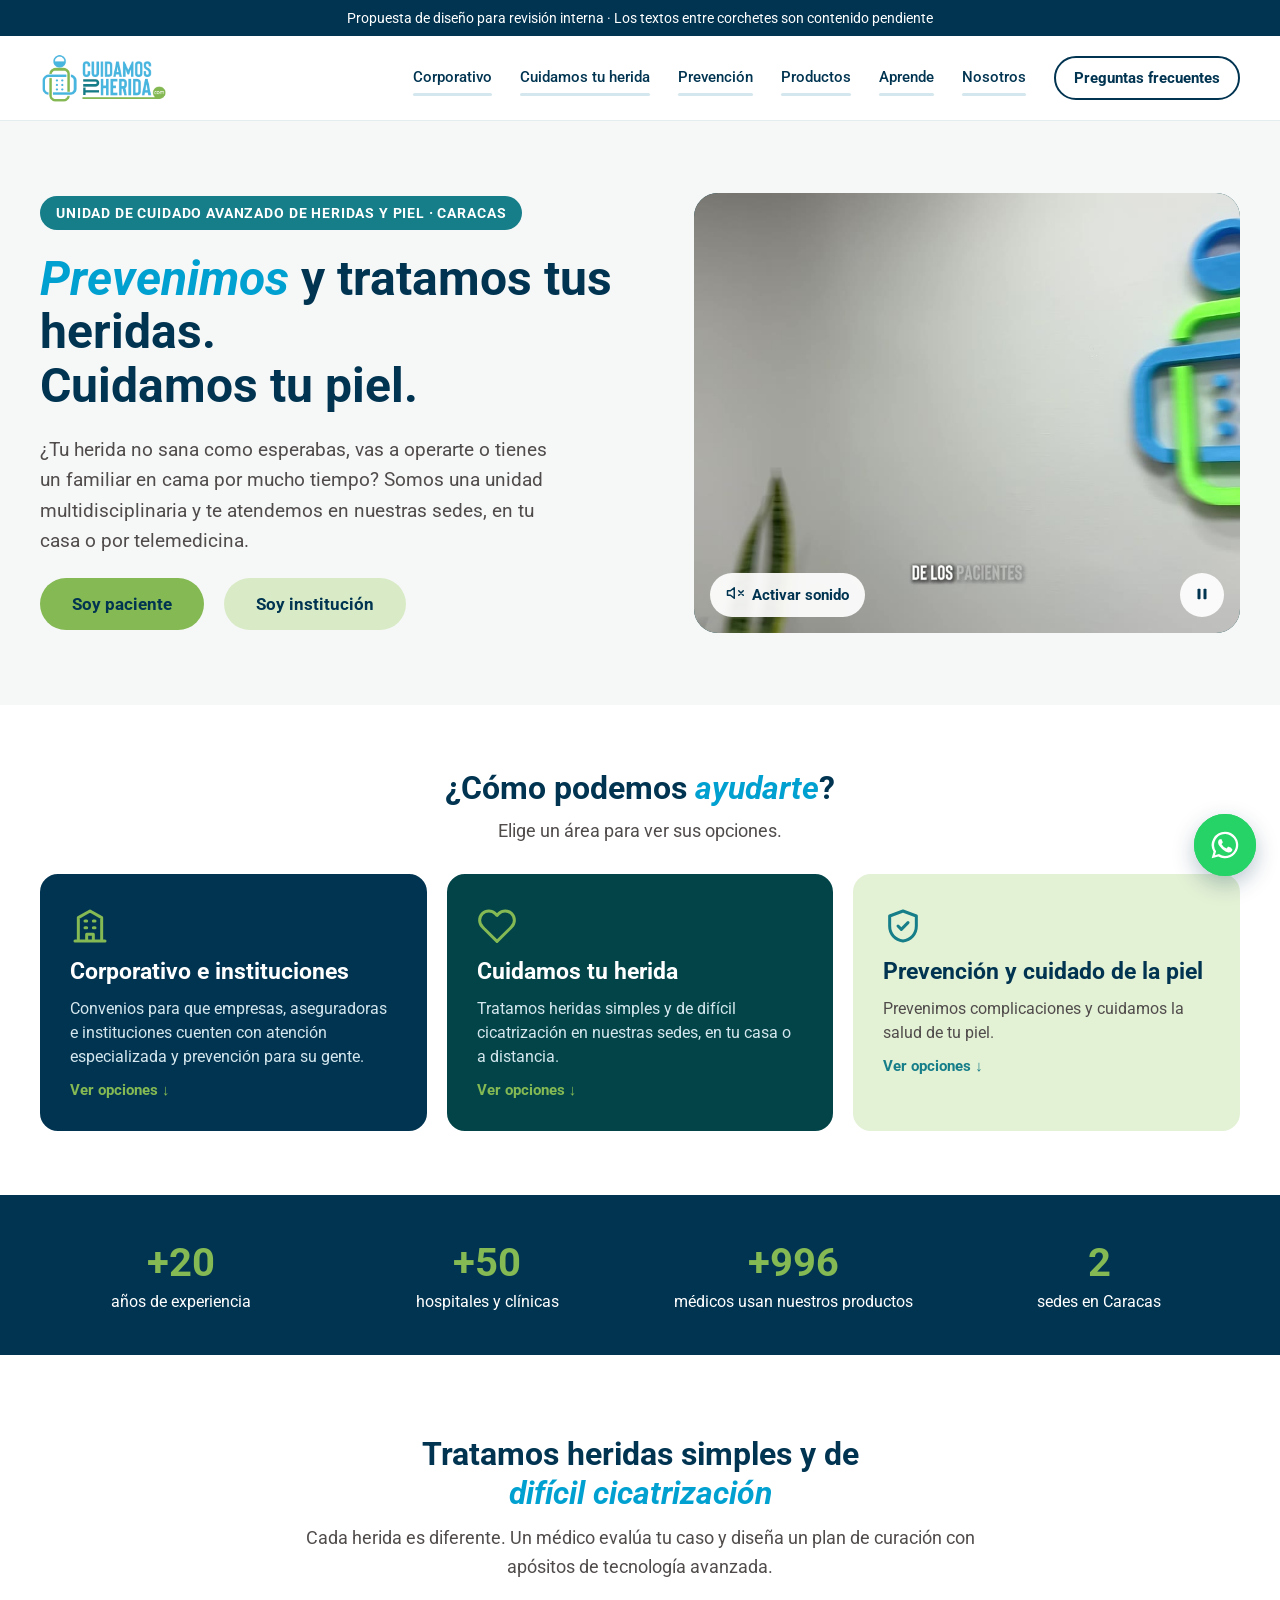
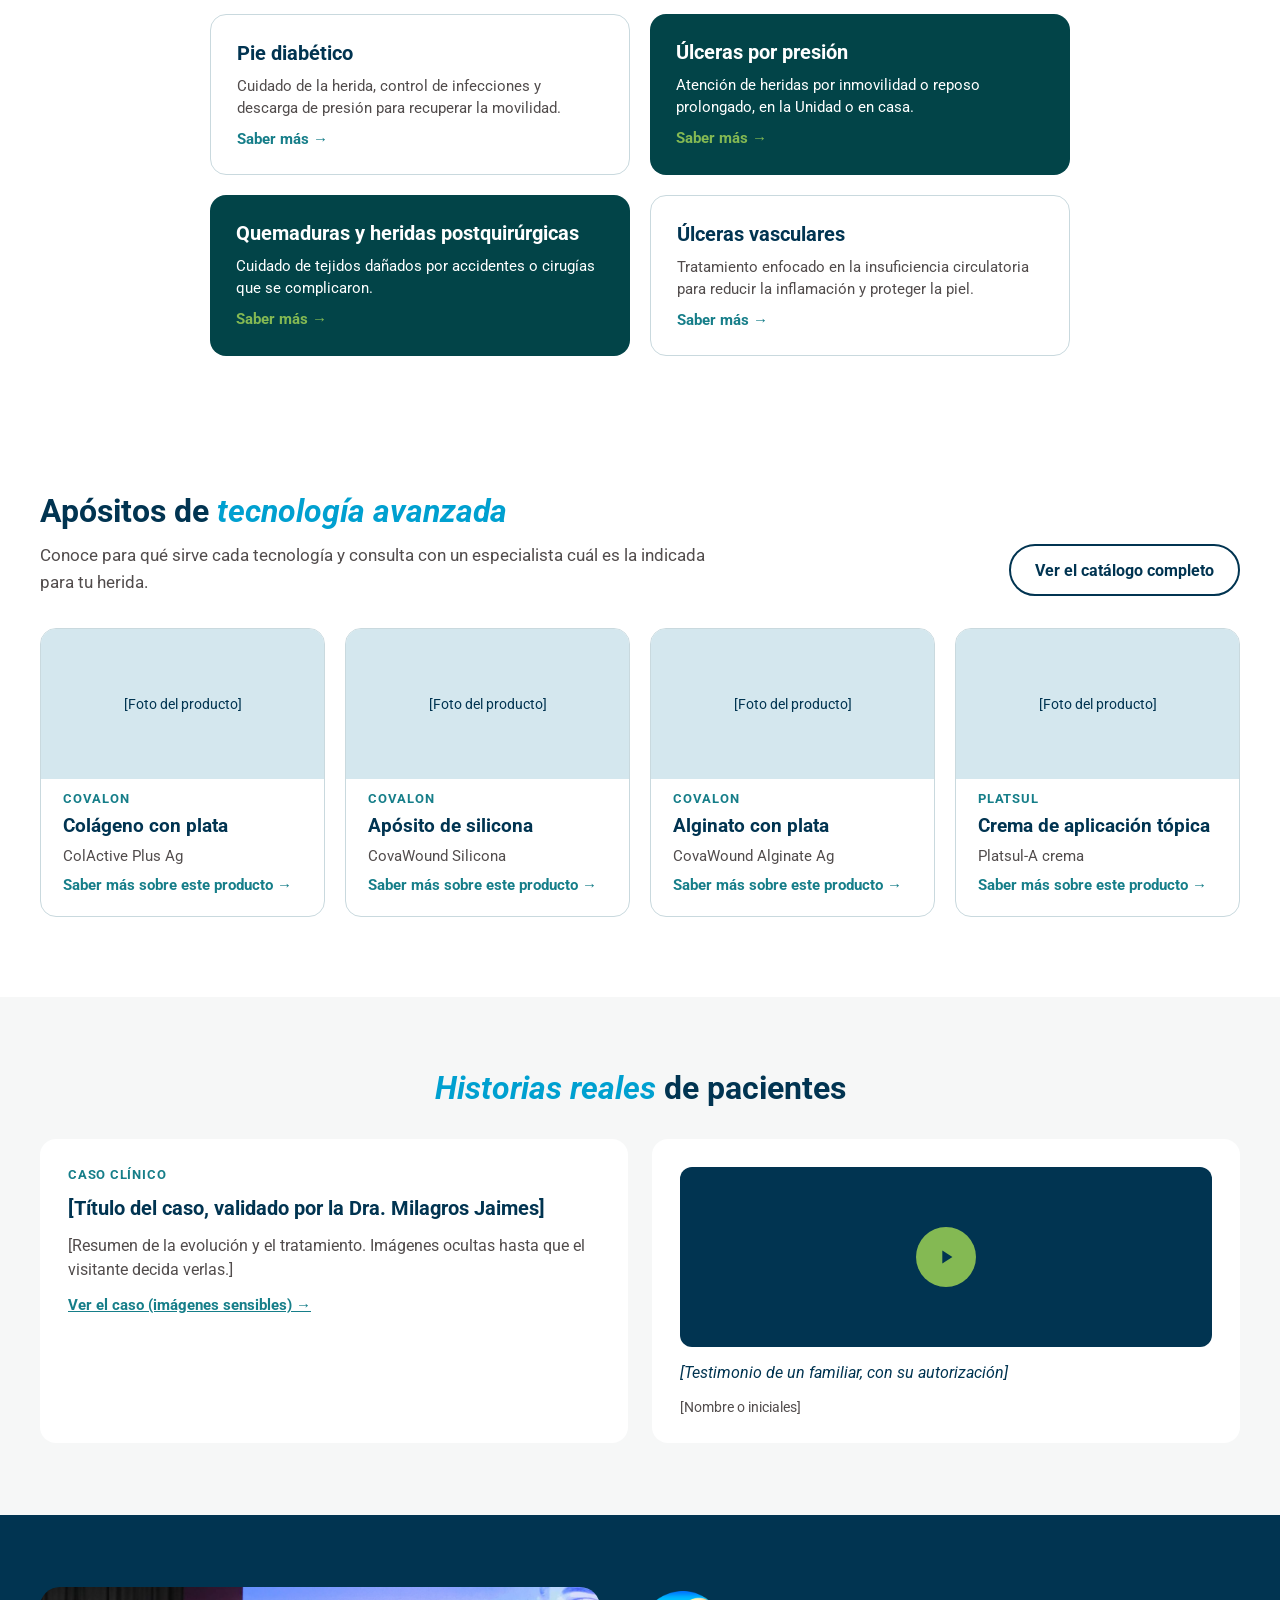
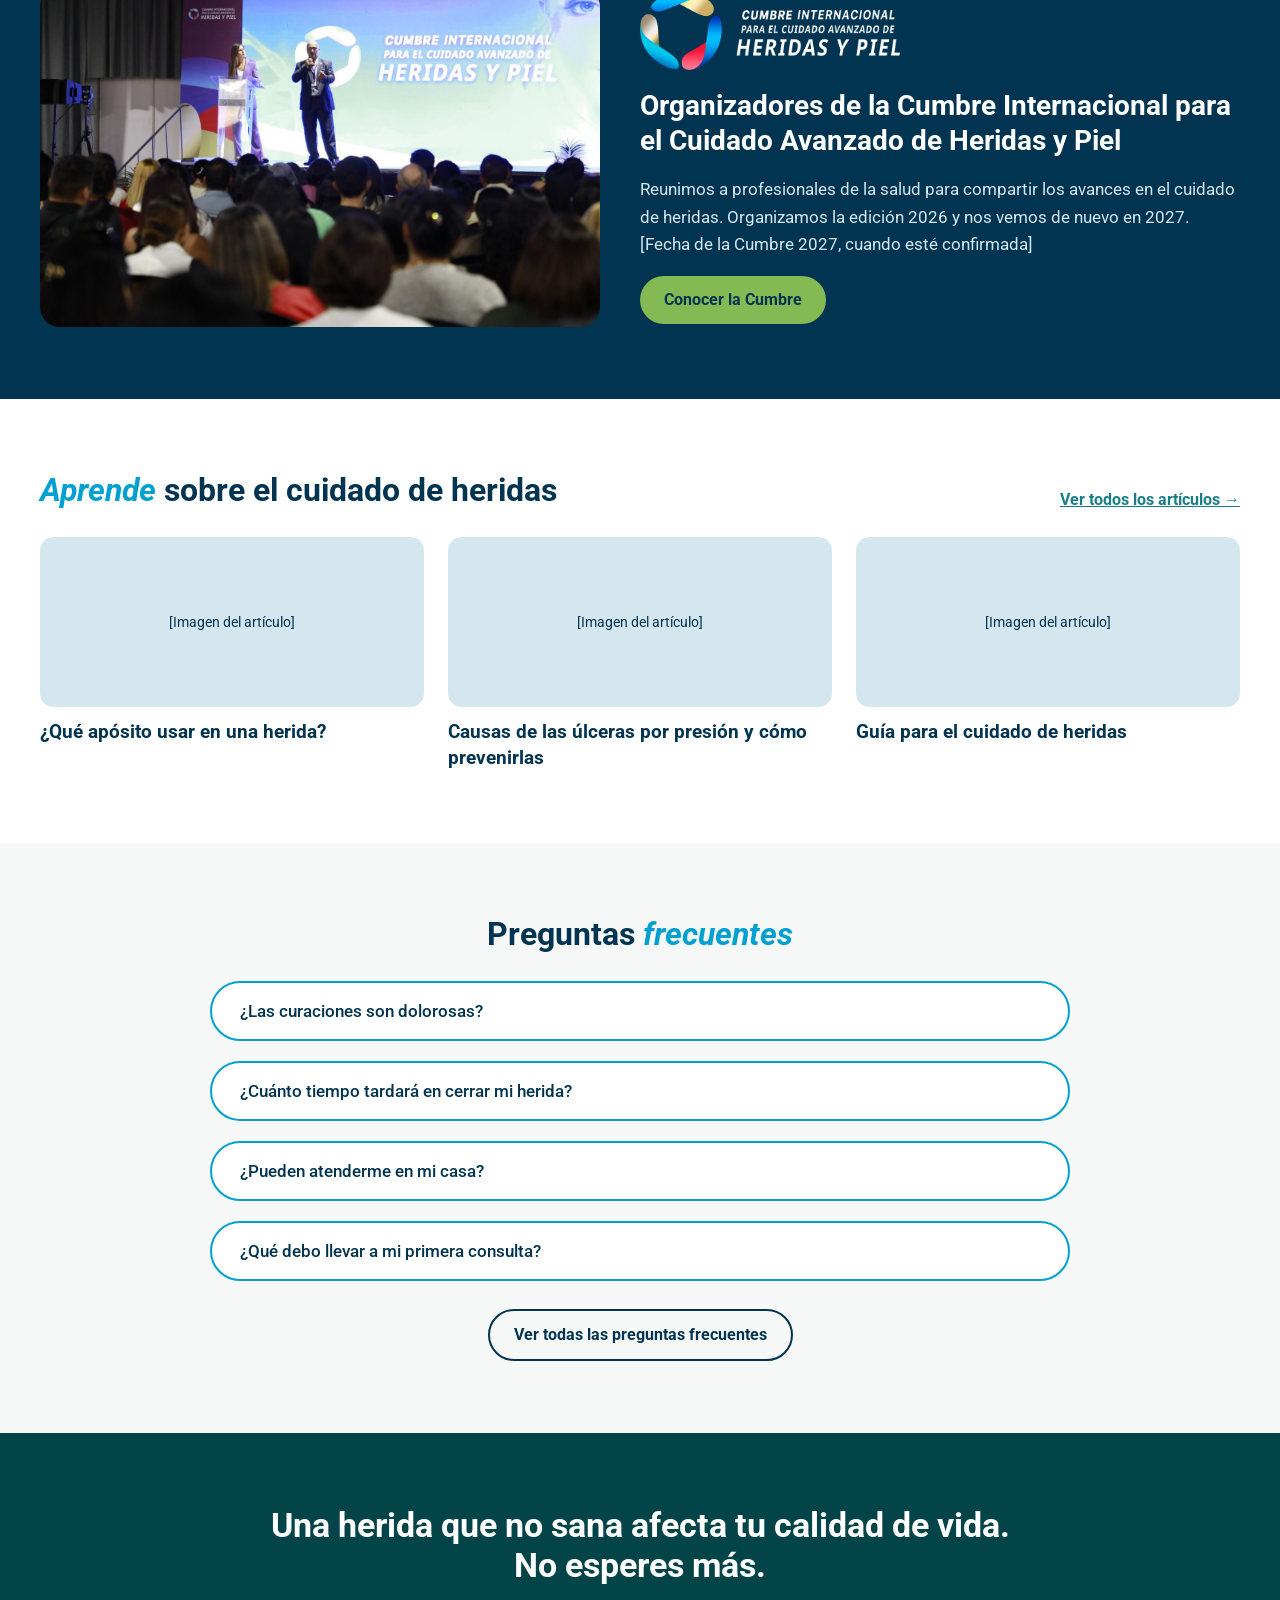
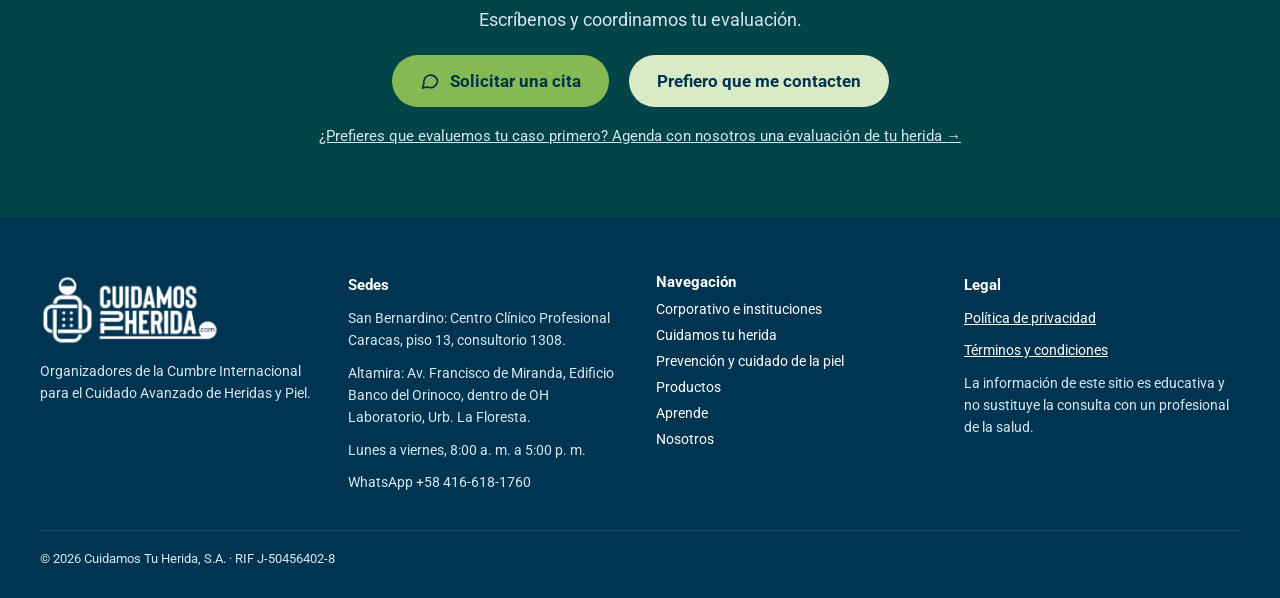
==== commit a30cd506: "Inicio en tres módulos y seis landing pages (9 nov) - Inicio: «¿Cómo podemos ayudarte?» con Corporat" ====
--- a/index.html
+++ b/index.html
@@ -60,6 +60,20 @@
 @keyframes drawCheck{to{stroke-dashoffset:0}}
 @media (prefers-reduced-motion: reduce){.step-reveal{opacity:1;transform:none;transition:none}.step-card{transition:none}.step-card:hover{transform:none}.step-card:hover .step-icon{animation:none}.cal-check{stroke-dashoffset:0;animation:none}.step-panel{animation:none}.step-card.is-active{transform:none}.spec-tile{transition:none}.spec-tile:hover,.spec-tile.is-active{transform:none}.inst-col{animation:none}.inst-card{transition:none}.inst-card:hover{transform:none}}
 @media (prefers-reduced-motion: reduce){.need-card{transition:none}.need-card:hover,.need-card:focus-visible{transform:none}}
+.mod-grid{display:grid;grid-template-columns:1fr;gap:20px}
+.mod-slot{scroll-margin-top:24px}
+.mod-card{width:100%;height:100%;box-sizing:border-box;padding:30px 28px;border-radius:18px;border:2px solid;display:flex;flex-direction:column;gap:12px;text-align:left;cursor:pointer;font-family:Roboto,Arial,sans-serif;transition:transform .25s ease, box-shadow .25s ease}
+.mod-card:hover,.mod-card:focus-visible{transform:translateY(-6px);box-shadow:0 0 0 3px rgba(0,160,208,.35),0 18px 36px rgba(1,52,81,.18);outline:none}
+.mod-card.is-active{transform:translate(-4px,-6px);box-shadow:10px 12px 0 #00A0D0}
+.mod-c3.is-active{box-shadow:10px 12px 0 #84B953}
+.mod-panel-in{border-radius:18px;background:#F6F7F7;display:flex;flex-direction:column;gap:18px}
+.mod-subgrid{display:grid;grid-template-columns:repeat(auto-fit,minmax(220px,1fr));gap:16px}
+.mod-sub{display:flex;flex-direction:column;gap:8px;padding:22px;border-radius:14px;background:#FFFFFF;border:1px solid #C9D9DE;color:#013451;text-decoration:none}
+.mod-sub-t{font-size:19px;font-weight:700}
+.mod-sub-d{font-size:15px;line-height:1.5;color:#514C4C}
+.mod-sub-l{font-size:15px;font-weight:700;color:#167E89;margin-top:auto}
+@media (min-width: 900px){.mod-grid{grid-template-columns:repeat(3,1fr)}.mod-panel{order:10;grid-column:1 / -1}}
+@media (prefers-reduced-motion: reduce){.mod-card{transition:none}.mod-card:hover,.mod-card.is-active{transform:none}}
 </style>
 </head>
 <body>
@@ -71,8 +85,9 @@
 <div style="max-width: 1200px; margin: 0 auto; padding: 16px 24px; display: flex; flex-wrap: wrap; align-items: center; justify-content: space-between; gap: 16px;">
 <a href="#inicio" style="display: flex; align-items: center;"><img src="assets/logo-cth.png" alt="Cuidamos Tu Herida" style="height: 52px; width: auto; display: block;"></a>
 <nav aria-label="Principal" style="display: flex; flex-wrap: wrap; gap: 28px; align-items: center; font-size: 15px; font-weight: 500;">
-<a class="nav-link" href="#pacientes" style="color: #013451; text-decoration: none;">Pacientes</a>
-<a class="nav-link" href="#instituciones" style="color: #013451; text-decoration: none;">Instituciones</a>
+<a class="nav-link" href="#corporativo" style="color: #013451; text-decoration: none;">Corporativo</a>
+<a class="nav-link" href="#cuidamos-tu-herida" style="color: #013451; text-decoration: none;">Cuidamos tu herida</a>
+<a class="nav-link" href="#prevencion-y-piel" style="color: #013451; text-decoration: none;">Prevención</a>
 <a class="nav-link" href="#productos" style="color: #013451; text-decoration: none;">Productos</a>
 <a class="nav-link" href="#aprende" style="color: #013451; text-decoration: none;">Aprende</a>
 <a class="nav-link" href="#cumbre" style="color: #013451; text-decoration: none;">Nosotros</a>
@@ -89,8 +104,8 @@
 <h1 style="margin: 0; font-size: 48px; line-height: 1.12; font-weight: 700; color: #013451;"><em style="color: #00A0D0;">Prevenimos</em> y tratamos tus heridas.<br>Cuidamos tu piel.</h1>
 <p style="margin: 0; font-size: 19px; line-height: 1.6; color: #514C4C; max-width: 520px;">¿Tu herida no sana como esperabas, vas a operarte o tienes un familiar en cama por mucho tiempo? Somos una unidad multidisciplinaria y te atendemos en nuestras sedes, en tu casa o por telemedicina.</p>
 <div style="display: flex; flex-wrap: wrap; align-items: center; gap: 20px;">
-<a href="#pacientes" style="display: inline-flex; align-items: center; min-height: 52px; padding: 0 32px; border-radius: 999px; background: #84B953; color: #013451; font-weight: 700; font-size: 17px; text-decoration: none;">Soy paciente</a>
-<a href="#instituciones" style="display: inline-flex; align-items: center; min-height: 52px; padding: 0 32px; border-radius: 999px; background: #D9EBC6; color: #013451; font-weight: 700; font-size: 17px; text-decoration: none;">Soy institución</a>
+<a href="#cuidamos-tu-herida" style="display: inline-flex; align-items: center; min-height: 52px; padding: 0 32px; border-radius: 999px; background: #84B953; color: #013451; font-weight: 700; font-size: 17px; text-decoration: none;">Soy paciente</a>
+<a href="#corporativo" style="display: inline-flex; align-items: center; min-height: 52px; padding: 0 32px; border-radius: 999px; background: #D9EBC6; color: #013451; font-weight: 700; font-size: 17px; text-decoration: none;">Soy institución</a>
 </div>
 </div>
 <div style="flex: 1 1 420px; min-height: 440px; border-radius: 24px; background: #024448; position: relative; overflow: hidden; display: flex; align-items: center; justify-content: center; padding: 24px; box-sizing: border-box;">
@@ -104,29 +119,67 @@
 </div>
 </section>
 
-<!-- QUÉ NECESITAS -->
-<section aria-labelledby="necesitas" style="background: #FFFFFF;">
+<!-- CÓMO PODEMOS AYUDARTE: TRES MÓDULOS -->
+<section id="servicios" aria-labelledby="modulos" style="background: #FFFFFF;">
 <div style="max-width: 1200px; margin: 0 auto; padding: 64px 24px; display: flex; flex-direction: column; gap: 28px;">
-<h2 id="necesitas" style="margin: 0; font-size: 30px; font-weight: 700; text-align: center;">¿Qué <em style="color: #00A0D0;">necesitas</em>?</h2>
-<div style="display: grid; grid-template-columns: repeat(auto-fit, minmax(280px, 1fr)); gap: 24px;">
-<a href="#pacientes" class="need-card" style="display: flex; flex-direction: column; gap: 12px; padding: 28px; border-radius: 16px; border: 1px solid #024448; background: #024448; color: #FFFFFF; text-decoration: none;">
-<svg width="36" height="36" viewBox="0 0 24 24" fill="none" stroke="#84B953" stroke-width="1.8" stroke-linecap="round" stroke-linejoin="round" aria-hidden="true"><path d="M20.8 4.6a5.5 5.5 0 0 0-7.8 0L12 5.7l-1-1.1a5.5 5.5 0 0 0-7.8 7.8l1 1.1L12 21.2l7.8-7.7 1-1.1a5.5 5.5 0 0 0 0-7.8z"></path></svg>
-<span style="font-size: 22px; font-weight: 700;">Necesito atención</span>
-<span style="font-size: 16px; line-height: 1.5;">Para ti o un familiar: tratar o prevenir una herida, cuidar tu piel, consultar a un especialista o hacerte exámenes.</span>
-<span style="font-size: 15px; font-weight: 700; color: #84B953;">Ver cómo te atendemos →</span>
-</a>
-<a href="#instituciones" class="need-card" style="display: flex; flex-direction: column; gap: 12px; padding: 28px; border-radius: 16px; background: #FFFFFF; border: 1px solid #C9D9DE; color: #013451; text-decoration: none;">
-<svg width="36" height="36" viewBox="0 0 24 24" fill="none" stroke="#167E89" stroke-width="1.8" stroke-linecap="round" stroke-linejoin="round" aria-hidden="true"><path d="M3 21h18M5 21V7l7-4 7 4v14M9 9h1M14 9h1M9 13h1M14 13h1M10 21v-4h4v4"></path></svg>
-<span style="font-size: 22px; font-weight: 700;">Represento una institución</span>
-<span style="font-size: 16px; line-height: 1.5; color: #514C4C;">Aseguradoras, hospitales, clínicas y empresas que buscan un aliado en cuidado de heridas.</span>
-<span style="font-size: 15px; font-weight: 700; color: #167E89;">Ver soluciones institucionales →</span>
-</a>
-<a href="#productos" class="need-card" style="display: flex; flex-direction: column; gap: 12px; padding: 28px; border-radius: 16px; background: #FFFFFF; border: 1px solid #C9D9DE; color: #013451; text-decoration: none;">
-<svg width="36" height="36" viewBox="0 0 24 24" fill="none" stroke="#167E89" stroke-width="1.8" stroke-linecap="round" stroke-linejoin="round" aria-hidden="true"><rect x="3" y="7" width="18" height="13" rx="2"></rect><path d="M8 7V5a2 2 0 0 1 2-2h4a2 2 0 0 1 2 2v2M12 11v5M9.5 13.5h5"></path></svg>
-<span style="font-size: 22px; font-weight: 700;">Busco un producto</span>
-<span style="font-size: 16px; line-height: 1.5; color: #514C4C;">Apósitos de tecnología avanzada Covalon y Platsul, con asesoría de un especialista.</span>
-<span style="font-size: 15px; font-weight: 700; color: #167E89;">Ver el catálogo →</span>
-</a>
+<div style="display: flex; flex-direction: column; gap: 10px; text-align: center; align-items: center;">
+<h2 id="modulos" style="margin: 0; font-size: 32px; line-height: 1.2; font-weight: 700;">¿Cómo podemos <em style="color: #00A0D0;">ayudarte</em>?</h2>
+<p style="margin: 0; font-size: 18px; line-height: 1.6; color: #514C4C;">Elige un área para ver sus opciones.</p>
+</div>
+<div class="mod-grid">
+<div id="corporativo" class="mod-slot">
+<button type="button" data-class="modCorpCls" data-click="pickModCorp" data-attr-aria-expanded="modCorpOpen" aria-controls="mod-corp" class="mod-card" style="background: #013451; color: #FFFFFF; border-color: #013451;">
+<svg width="40" height="40" viewBox="0 0 24 24" fill="none" stroke="#84B953" stroke-width="1.8" stroke-linecap="round" stroke-linejoin="round" aria-hidden="true"><path d="M3 21h18M5 21V7l7-4 7 4v14M9 9h1M14 9h1M9 13h1M14 13h1M10 21v-4h4v4"></path></svg>
+<span style="font-size: 23px; font-weight: 700;">Corporativo e instituciones</span>
+<span style="font-size: 16px; line-height: 1.5; color: #D4E7EE;">Convenios para que empresas, aseguradoras e instituciones cuenten con atención especializada y prevención para su gente.</span>
+<span style="font-size: 15px; font-weight: 700; color: #84B953;"><span data-text="modCorpHint"></span></span>
+</button>
+</div>
+<div id="mod-corp" class="mod-panel" data-if="modCorpOpen" hidden aria-live="polite">
+<div class="step-panel mod-panel-in">
+<p style="margin: 0; font-size: 17px; line-height: 1.6; color: #514C4C;">Llevamos el cuidado de heridas y la prevención a las organizaciones, con convenios a la medida.</p>
+<div class="mod-subgrid">
+<a href="corporativo.html#empresas" class="need-card mod-sub"><span class="mod-sub-t">Empresas</span><span class="mod-sub-d">Atención y prevención para el personal, también en pymes de alto riesgo.</span><span class="mod-sub-l">Ver más →</span></a>
+<a href="corporativo.html#aseguradoras" class="need-card mod-sub"><span class="mod-sub-t">Aseguradoras</span><span class="mod-sub-d">Manejo especializado de los casos de heridas de sus asegurados.</span><span class="mod-sub-l">Ver más →</span></a>
+<a href="corporativo.html#instituciones" class="need-card mod-sub"><span class="mod-sub-t">Instituciones</span><span class="mod-sub-d">Convenios para organismos públicos y organizaciones sin fines de lucro.</span><span class="mod-sub-l">Ver más →</span></a>
+</div>
+</div>
+</div>
+<div id="cuidamos-tu-herida" class="mod-slot">
+<button type="button" data-class="modHeridaCls" data-click="pickModHerida" data-attr-aria-expanded="modHeridaOpen" aria-controls="mod-herida" class="mod-card" style="background: #024448; color: #FFFFFF; border-color: #024448;">
+<svg width="40" height="40" viewBox="0 0 24 24" fill="none" stroke="#84B953" stroke-width="1.8" stroke-linecap="round" stroke-linejoin="round" aria-hidden="true"><path d="M20.8 4.6a5.5 5.5 0 0 0-7.8 0L12 5.7l-1-1.1a5.5 5.5 0 0 0-7.8 7.8l1 1.1L12 21.2l7.8-7.7 1-1.1a5.5 5.5 0 0 0 0-7.8z"></path></svg>
+<span style="font-size: 23px; font-weight: 700;">Cuidamos tu herida</span>
+<span style="font-size: 16px; line-height: 1.5; color: #D4E7EE;">Tratamos heridas simples y de difícil cicatrización en nuestras sedes, en tu casa o a distancia.</span>
+<span style="font-size: 15px; font-weight: 700; color: #84B953;"><span data-text="modHeridaHint"></span></span>
+</button>
+</div>
+<div id="mod-herida" class="mod-panel" data-if="modHeridaOpen" hidden aria-live="polite">
+<div class="step-panel mod-panel-in">
+<p style="margin: 0; font-size: 17px; line-height: 1.6; color: #514C4C;">Un médico evalúa tu caso y diseña tu plan de curación. Te atendemos donde te quede mejor.</p>
+<div class="mod-subgrid">
+<a href="unidad.html" class="need-card mod-sub"><span class="mod-sub-t">Unidad</span><span class="mod-sub-d">Dos sedes en Caracas, San Bernardino y Altamira, con un equipo multidisciplinario.</span><span class="mod-sub-l">Ver más →</span></a>
+<a href="atencion-domiciliaria.html" class="need-card mod-sub"><span class="mod-sub-t">Atención domiciliaria</span><span class="mod-sub-d">Te atendemos en tu casa si no puedes trasladarte.</span><span class="mod-sub-l">Ver más →</span></a>
+<a href="telemedicina.html" class="need-card mod-sub"><span class="mod-sub-t">Telemedicina</span><span class="mod-sub-d">Consulta y seguimiento de tu herida a distancia.</span><span class="mod-sub-l">Ver más →</span></a>
+</div>
+</div>
+</div>
+<div id="prevencion-y-piel" class="mod-slot">
+<button type="button" data-class="modPrevCls" data-click="pickModPrev" data-attr-aria-expanded="modPrevOpen" aria-controls="mod-prev" class="mod-card" style="background: #E3F1D5; color: #013451; border-color: #E3F1D5;">
+<svg width="40" height="40" viewBox="0 0 24 24" fill="none" stroke="#167E89" stroke-width="1.8" stroke-linecap="round" stroke-linejoin="round" aria-hidden="true"><path d="M12 3 4 6v6c0 5 3.4 8.3 8 9 4.6-.7 8-4 8-9V6z"></path><path d="m9 12 2 2 4-4"></path></svg>
+<span style="font-size: 23px; font-weight: 700;">Prevención y cuidado de la piel</span>
+<span style="font-size: 16px; line-height: 1.5; color: #514C4C;">Prevenimos complicaciones y cuidamos la salud de tu piel.</span>
+<span style="font-size: 15px; font-weight: 700; color: #167E89;"><span data-text="modPrevHint"></span></span>
+</button>
+</div>
+<div id="mod-prev" class="mod-panel" data-if="modPrevOpen" hidden aria-live="polite">
+<div class="step-panel mod-panel-in">
+<p style="margin: 0; font-size: 17px; line-height: 1.6; color: #514C4C;">Actuar a tiempo evita que una herida se complique. Y muy pronto, un área dedicada a tu piel.</p>
+<div class="mod-subgrid">
+<a href="prevencion-de-complicaciones.html" class="need-card mod-sub"><span class="mod-sub-t">Prevención de complicaciones</span><span class="mod-sub-d">Antes y después de una cirugía, pacientes en cama y personas con diabetes.</span><span class="mod-sub-l">Ver más →</span></a>
+<a href="cuidado-de-la-piel.html" class="need-card mod-sub"><span style="align-self: flex-start; display: inline-flex; align-items: center; min-height: 26px; padding: 0 12px; border-radius: 999px; background: #D9EBC6; color: #013451; font-size: 12px; font-weight: 700; letter-spacing: 0.06em; text-transform: uppercase;">Próximamente</span><span class="mod-sub-t">Cuidamos tu piel</span><span class="mod-sub-d">Láser, dermatología, cosmetología y péptidos.</span><span class="mod-sub-l">Ver más →</span></a>
+</div>
+</div>
+</div>
 </div>
 </div>
 </section>
@@ -145,174 +198,14 @@
 <section id="pacientes" aria-labelledby="lesiones" style="background: #FFFFFF;">
 <div style="max-width: 1200px; margin: 0 auto; padding: 80px 24px 56px; display: flex; flex-direction: column; gap: 32px;">
 <div style="display: flex; flex-direction: column; gap: 12px; text-align: center; align-items: center;">
-<h2 id="lesiones" style="margin: 0; font-size: 32px; line-height: 1.2; font-weight: 700;">Tratamos lesiones simples y de<br><em style="color: #00A0D0;">difícil cicatrización</em></h2>
-<p style="margin: 0; font-size: 18px; line-height: 1.6; color: #514C4C; max-width: 680px;">Cada lesión es diferente. Un médico evalúa tu caso y diseña un plan de curación con apósitos de tecnología avanzada.</p>
+<h2 id="lesiones" style="margin: 0; font-size: 32px; line-height: 1.2; font-weight: 700;">Tratamos heridas simples y de<br><em style="color: #00A0D0;">difícil cicatrización</em></h2>
+<p style="margin: 0; font-size: 18px; line-height: 1.6; color: #514C4C; max-width: 680px;">Cada herida es diferente. Un médico evalúa tu caso y diseña un plan de curación con apósitos de tecnología avanzada.</p>
 </div>
 <div style="width: 100%; max-width: 860px; margin: 0 auto; display: grid; grid-template-columns: repeat(auto-fit, minmax(300px, 1fr)); gap: 20px;">
-<a href="#pacientes" style="display: flex; flex-direction: column; gap: 10px; padding: 26px; border-radius: 16px; border: 1px solid #C9D9DE; color: #013451; text-decoration: none;"><span style="font-size: 20px; font-weight: 700;">Pie diabético</span><span style="font-size: 15px; line-height: 1.5; color: #514C4C;">Cuidado de la lesión, control de infecciones y descarga de presión para recuperar la movilidad.</span><span style="font-size: 15px; font-weight: 700; color: #167E89;">Saber más →</span></a>
-<a href="#pacientes" style="display: flex; flex-direction: column; gap: 10px; padding: 26px; border-radius: 16px; background: #024448; color: #FFFFFF; text-decoration: none;"><span style="font-size: 20px; font-weight: 700;">Úlceras por presión</span><span style="font-size: 15px; line-height: 1.5;">Atención de lesiones por inmovilidad o reposo prolongado, en la Unidad o en casa.</span><span style="font-size: 15px; font-weight: 700; color: #84B953;">Saber más →</span></a>
+<a href="#pacientes" style="display: flex; flex-direction: column; gap: 10px; padding: 26px; border-radius: 16px; border: 1px solid #C9D9DE; color: #013451; text-decoration: none;"><span style="font-size: 20px; font-weight: 700;">Pie diabético</span><span style="font-size: 15px; line-height: 1.5; color: #514C4C;">Cuidado de la herida, control de infecciones y descarga de presión para recuperar la movilidad.</span><span style="font-size: 15px; font-weight: 700; color: #167E89;">Saber más →</span></a>
+<a href="#pacientes" style="display: flex; flex-direction: column; gap: 10px; padding: 26px; border-radius: 16px; background: #024448; color: #FFFFFF; text-decoration: none;"><span style="font-size: 20px; font-weight: 700;">Úlceras por presión</span><span style="font-size: 15px; line-height: 1.5;">Atención de heridas por inmovilidad o reposo prolongado, en la Unidad o en casa.</span><span style="font-size: 15px; font-weight: 700; color: #84B953;">Saber más →</span></a>
 <a href="#pacientes" style="display: flex; flex-direction: column; gap: 10px; padding: 26px; border-radius: 16px; background: #024448; color: #FFFFFF; text-decoration: none;"><span style="font-size: 20px; font-weight: 700;">Quemaduras y heridas postquirúrgicas</span><span style="font-size: 15px; line-height: 1.5;">Cuidado de tejidos dañados por accidentes o cirugías que se complicaron.</span><span style="font-size: 15px; font-weight: 700; color: #84B953;">Saber más →</span></a>
-<a href="#pacientes" style="display: flex; flex-direction: column; gap: 10px; padding: 26px; border-radius: 16px; border: 1px solid #C9D9DE; color: #013451; text-decoration: none;"><span style="font-size: 20px; font-weight: 700;">Úlceras venosas</span><span style="font-size: 15px; line-height: 1.5; color: #514C4C;">Tratamiento enfocado en la insuficiencia circulatoria para reducir la inflamación y proteger la piel.</span><span style="font-size: 15px; font-weight: 700; color: #167E89;">Saber más →</span></a>
-</div>
-</div>
-</section>
-
-<!-- PREVENCIÓN -->
-<section aria-labelledby="prevencion" style="background: #F6F7F7;">
-<div style="max-width: 1200px; margin: 0 auto; padding: 72px 24px; display: flex; flex-direction: column; gap: 32px;">
-<div style="display: flex; flex-direction: column; gap: 12px; text-align: center; align-items: center;">
-<p style="margin: 0; font-size: 14px; font-weight: 700; letter-spacing: 0.08em; text-transform: uppercase; color: #167E89;">Prevención</p>
-<h2 id="prevencion" style="margin: 0; font-size: 32px; line-height: 1.2; font-weight: 700;">No esperes a que tu herida <em style="color: #00A0D0;">se complique</em></h2>
-<p style="margin: 0; font-size: 18px; line-height: 1.6; color: #514C4C; max-width: 700px;">En algunas situaciones la piel corre más riesgo. Con una valoración a tiempo podemos prevenir infecciones, úlceras y problemas de cicatrización.</p>
-</div>
-<div style="display: grid; grid-template-columns: repeat(auto-fit, minmax(260px, 1fr)); gap: 20px;">
-<div style="padding: 26px; border-radius: 16px; background: #FFFFFF; display: flex; flex-direction: column; gap: 10px;"><svg width="32" height="32" viewBox="0 0 24 24" fill="none" stroke="#167E89" stroke-width="1.8" stroke-linecap="round" stroke-linejoin="round" aria-hidden="true"><path d="M12 3v18M3 12h18"></path><rect x="3" y="3" width="18" height="18" rx="4"></rect></svg><span style="font-size: 19px; font-weight: 700;">Antes y después de una cirugía</span><span style="font-size: 15px; line-height: 1.5; color: #514C4C;">Preparamos tu piel y cuidamos la herida quirúrgica para favorecer una buena cicatrización.</span></div><div style="padding: 26px; border-radius: 16px; background: #FFFFFF; display: flex; flex-direction: column; gap: 10px;"><svg width="32" height="32" viewBox="0 0 24 24" fill="none" stroke="#167E89" stroke-width="1.8" stroke-linecap="round" stroke-linejoin="round" aria-hidden="true"><path d="M3 18V8M3 14h18v4M21 14v-2a3 3 0 0 0-3-3h-7v5"></path><circle cx="7" cy="11" r="2"></circle></svg><span style="font-size: 19px; font-weight: 700;">Pacientes en cama por mucho tiempo</span><span style="font-size: 15px; line-height: 1.5; color: #514C4C;">Revisamos la piel y enseñamos a la familia a prevenir las úlceras por presión.</span></div><div style="padding: 26px; border-radius: 16px; background: #FFFFFF; display: flex; flex-direction: column; gap: 10px;"><svg width="32" height="32" viewBox="0 0 24 24" fill="none" stroke="#167E89" stroke-width="1.8" stroke-linecap="round" stroke-linejoin="round" aria-hidden="true"><path d="M12 3c3 4 6 7.5 6 11a6 6 0 0 1-12 0c0-3.5 3-7 6-11z"></path></svg><span style="font-size: 19px; font-weight: 700;">Personas con diabetes</span><span style="font-size: 15px; line-height: 1.5; color: #514C4C;">Revisamos periódicamente los pies para detectar a tiempo cualquier lesión.</span></div>
-</div>
-<a href="#cita" style="align-self: center; display: inline-flex; align-items: center; min-height: 52px; padding: 0 28px; border-radius: 999px; background: #84B953; color: #013451; font-weight: 700; font-size: 17px; text-decoration: none;">Agenda una valoración preventiva</a>
-</div>
-</section>
-
-<!-- CUIDADO DE LA PIEL -->
-<section aria-labelledby="piel" style="background: #FFFFFF;">
-<div style="max-width: 1200px; margin: 0 auto; padding: 72px 24px;">
-<div style="border-radius: 24px; background: #024448; color: #FFFFFF; padding: 48px; display: flex; flex-wrap: wrap; gap: 40px; align-items: center;">
-<div style="flex: 1 1 420px; display: flex; flex-direction: column; gap: 16px;">
-<span style="align-self: flex-start; display: inline-flex; align-items: center; min-height: 32px; padding: 0 14px; border-radius: 999px; background: #D9EBC6; color: #013451; font-size: 13px; font-weight: 700; letter-spacing: 0.06em; text-transform: uppercase;">Próximamente</span>
-<h2 id="piel" style="margin: 0; font-size: 34px; line-height: 1.2; font-weight: 700;">Cuidado integral de <em style="color: #84B953;">tu piel</em></h2>
-<p style="margin: 0; font-size: 18px; line-height: 1.6; color: #D4E7EE;">Además de tratar y prevenir heridas, abriremos un área dedicada a la salud y la apariencia de tu piel, con la misma atención médica de siempre.</p>
-<a href="#contacto" style="align-self: flex-start; display: inline-flex; align-items: center; min-height: 52px; padding: 0 28px; border-radius: 999px; background: #D9EBC6; color: #013451; font-weight: 700; font-size: 17px; text-decoration: none;">Avísame cuando abra</a>
-</div>
-<div style="flex: 1 1 360px; display: flex; flex-wrap: wrap; gap: 12px;">
-<span style="display: inline-flex; align-items: center; min-height: 40px; padding: 0 16px; border-radius: 999px; border: 1px solid rgba(255,255,255,0.45); color: #FFFFFF; font-size: 15px; font-weight: 500;">Dermatología</span><span style="display: inline-flex; align-items: center; min-height: 40px; padding: 0 16px; border-radius: 999px; border: 1px solid rgba(255,255,255,0.45); color: #FFFFFF; font-size: 15px; font-weight: 500;">Láser</span><span style="display: inline-flex; align-items: center; min-height: 40px; padding: 0 16px; border-radius: 999px; border: 1px solid rgba(255,255,255,0.45); color: #FFFFFF; font-size: 15px; font-weight: 500;">Cicatrices y marcas</span><span style="display: inline-flex; align-items: center; min-height: 40px; padding: 0 16px; border-radius: 999px; border: 1px solid rgba(255,255,255,0.45); color: #FFFFFF; font-size: 15px; font-weight: 500;">Cosmética</span><span style="display: inline-flex; align-items: center; min-height: 40px; padding: 0 16px; border-radius: 999px; border: 1px solid rgba(255,255,255,0.45); color: #FFFFFF; font-size: 15px; font-weight: 500;">Colágeno</span><span style="display: inline-flex; align-items: center; min-height: 40px; padding: 0 16px; border-radius: 999px; border: 1px solid rgba(255,255,255,0.45); color: #FFFFFF; font-size: 15px; font-weight: 500;">Péptidos</span>
-</div>
-</div>
-</div>
-</section>
-
-<!-- CÓMO TE ATENDEMOS -->
-<section aria-labelledby="como" style="background: #F6F7F7;">
-<div style="max-width: 1200px; margin: 0 auto; padding: 72px 24px; display: flex; flex-direction: column; gap: 32px;">
-<h2 id="como" style="margin: 0; font-size: 32px; font-weight: 700; text-align: center;">Cómo <em style="color: #00A0D0;">te atendemos</em></h2>
-<div data-ref="setSteps" data-class="stepsClass" style="display: grid; grid-template-columns: repeat(auto-fit, minmax(240px, 1fr)); gap: 28px;">
-<div class="step-reveal" style="transition-delay: 0ms;">
-<button type="button" data-class="c1Class" data-click="open1" data-attr-aria-expanded="c1Open" aria-controls="como-detalle" style="position: relative; overflow: hidden; width: 100%; height: 100%; box-sizing: border-box; padding: 48px 28px 30px; border-radius: 18px; background: #FFFFFF; border: 1px solid #DCE6EA; display: flex; flex-direction: column; align-items: center; text-align: center; gap: 14px; cursor: pointer; font-family: Roboto, Arial, sans-serif;">
-<span aria-hidden="true" style="position: absolute; top: 28px; right: -54px; width: 210px; transform: rotate(45deg); background: #D4F1F9; color: #013451; font-size: 16px; font-weight: 700; letter-spacing: 0.03em; padding: 9px 0; text-align: center; box-shadow: 0 2px 6px rgba(1,52,81,0.12);">Paso 1</span>
-<span class="step-icon" style="width: 76px; height: 76px; border-radius: 999px; background: #D4F1F9; display: flex; align-items: center; justify-content: center;"><svg width="38" height="38" viewBox="0 0 24 24" fill="none" stroke="#013451" stroke-width="1.8" stroke-linecap="round" stroke-linejoin="round" aria-hidden="true"><rect x="3" y="5" width="18" height="16" rx="2"></rect><path d="M3 10h18M8 3v4M16 3v4"></path><path class="cal-check" d="m9 15 2 2 4-4"></path></svg></span>
-<span style="font-size: 21px; font-weight: 700; color: #013451;">Solicita tu cita</span>
-<span style="font-size: 14px; font-weight: 700; color: #167E89;"><span data-text="c1Hint"></span></span>
-</button>
-</div>
-<div class="step-reveal" style="transition-delay: 150ms;">
-<button type="button" data-class="c2Class" data-click="open2" data-attr-aria-expanded="c2Open" aria-controls="como-detalle" style="position: relative; overflow: hidden; width: 100%; height: 100%; box-sizing: border-box; padding: 48px 28px 30px; border-radius: 18px; background: #FFFFFF; border: 1px solid #DCE6EA; display: flex; flex-direction: column; align-items: center; text-align: center; gap: 14px; cursor: pointer; font-family: Roboto, Arial, sans-serif;">
-<span aria-hidden="true" style="position: absolute; top: 28px; right: -54px; width: 210px; transform: rotate(45deg); background: #E3F1D5; color: #013451; font-size: 16px; font-weight: 700; letter-spacing: 0.03em; padding: 9px 0; text-align: center; box-shadow: 0 2px 6px rgba(1,52,81,0.12);">Paso 2</span>
-<span class="step-icon" style="width: 76px; height: 76px; border-radius: 999px; background: #E3F1D5; display: flex; align-items: center; justify-content: center;"><svg width="38" height="38" viewBox="0 0 24 24" fill="none" stroke="#013451" stroke-width="1.8" stroke-linecap="round" stroke-linejoin="round" aria-hidden="true"><path d="M5 3v6a5 5 0 0 0 10 0V3"></path><path d="M10 14v2a5 5 0 0 0 10 0v-2"></path><circle cx="20" cy="12" r="2"></circle></svg></span>
-<span style="font-size: 21px; font-weight: 700; color: #013451;">Te evaluamos</span>
-<span style="font-size: 14px; font-weight: 700; color: #167E89;"><span data-text="c2Hint"></span></span>
-</button>
-</div>
-<div class="step-reveal" style="transition-delay: 300ms;">
-<button type="button" data-class="c3Class" data-click="open3" data-attr-aria-expanded="c3Open" aria-controls="como-detalle" style="position: relative; overflow: hidden; width: 100%; height: 100%; box-sizing: border-box; padding: 48px 28px 30px; border-radius: 18px; background: #FFFFFF; border: 1px solid #DCE6EA; display: flex; flex-direction: column; align-items: center; text-align: center; gap: 14px; cursor: pointer; font-family: Roboto, Arial, sans-serif;">
-<span aria-hidden="true" style="position: absolute; top: 28px; right: -54px; width: 210px; transform: rotate(45deg); background: #D4E7EE; color: #013451; font-size: 16px; font-weight: 700; letter-spacing: 0.03em; padding: 9px 0; text-align: center; box-shadow: 0 2px 6px rgba(1,52,81,0.12);">Paso 3</span>
-<span class="step-icon" style="width: 76px; height: 76px; border-radius: 999px; background: #D4E7EE; display: flex; align-items: center; justify-content: center;"><svg width="38" height="38" viewBox="0 0 24 24" fill="none" stroke="#013451" stroke-width="1.8" stroke-linecap="round" stroke-linejoin="round" aria-hidden="true"><rect x="5" y="3" width="14" height="18" rx="2"></rect><path d="M9 3v2h6V3M9 9h6"></path><path d="M12 17.5s-3-1.8-3-3.6a1.6 1.6 0 0 1 3-.8 1.6 1.6 0 0 1 3 .8c0 1.8-3 3.6-3 3.6z"></path></svg></span>
-<span style="font-size: 21px; font-weight: 700; color: #013451;">Recibe tu plan de cuidado</span>
-<span style="font-size: 14px; font-weight: 700; color: #167E89;"><span data-text="c3Hint"></span></span>
-</button>
-</div>
-</div>
-<div id="como-detalle" aria-live="polite" style="border-radius: 18px; background: #FFFFFF;">
-<div data-if="c1Open" hidden><div class="step-panel" style="display: flex; flex-wrap: wrap; gap: 32px; align-items: center; justify-content: space-between;">
-<div style="display: flex; flex-direction: column; gap: 8px; flex: 1 1 320px;"><span style="font-size: 20px; font-weight: 700;">Solicita tu cita</span><span style="font-size: 16px; line-height: 1.6; color: #514C4C;">Escríbenos por WhatsApp al +58 416-618-1760 o déjanos tus datos y te contactamos. Atendemos de lunes a viernes, de 8:00 a. m. a 5:00 p. m.</span></div>
-<div style="display: flex; flex-wrap: wrap; gap: 14px;"><a href="#cita" style="display: inline-flex; align-items: center; min-height: 48px; padding: 0 24px; border-radius: 999px; color: #013451; font-weight: 700; font-size: 16px; text-decoration: none; background: #84B953;">Solicitar una cita</a><a href="#contacto" style="display: inline-flex; align-items: center; min-height: 48px; padding: 0 24px; border-radius: 999px; color: #013451; font-weight: 700; font-size: 16px; text-decoration: none; background: #D9EBC6;">Prefiero que me contacten</a></div>
-</div></div>
-<div data-if="c2Open" hidden><div class="step-panel" style="display: flex; flex-direction: column; gap: 18px;">
-<span style="font-size: 20px; font-weight: 700;">Te evaluamos donde te quede mejor</span>
-<div style="display: flex; flex-wrap: wrap; gap: 16px;">
-<div style="flex: 1 1 240px; padding: 20px; border-radius: 14px; background: #F6F7F7; display: flex; flex-direction: column; gap: 6px;"><span style="font-size: 17px; font-weight: 700;">En nuestras sedes</span><span style="font-size: 15px; line-height: 1.5; color: #514C4C;">San Bernardino: Centro Clínico Profesional Caracas, piso 13, consultorio 1308.</span><span style="font-size: 15px; line-height: 1.5; color: #514C4C;">Altamira: Av. Francisco de Miranda, Edificio Banco del Orinoco, dentro de OH Laboratorio, Urb. La Floresta.</span></div>
-<div style="flex: 1 1 240px; padding: 20px; border-radius: 14px; background: #F6F7F7; display: flex; flex-direction: column; gap: 6px;"><span style="font-size: 17px; font-weight: 700;">A domicilio</span><span style="font-size: 15px; line-height: 1.5; color: #514C4C;">En Caracas, para pacientes con movilidad reducida o que prefieren atenderse en casa. En algunas zonas no aplica; en esos casos te ofrecemos telemedicina.</span></div>
-<div style="flex: 1 1 240px; padding: 20px; border-radius: 14px; background: #F6F7F7; display: flex; flex-direction: column; gap: 6px;"><span style="font-size: 17px; font-weight: 700;">Por telemedicina</span><span style="font-size: 15px; line-height: 1.5; color: #514C4C;">Consulta a distancia para orientar tu caso y darle seguimiento.</span></div>
-</div>
-</div></div>
-<div data-if="c3Open" hidden><div class="step-panel" style="display: flex; flex-wrap: wrap; gap: 32px; align-items: center; justify-content: space-between;">
-<div style="display: flex; flex-direction: column; gap: 8px; flex: 1 1 320px;"><span style="font-size: 20px; font-weight: 700;">Recibe tu plan de cuidado</span><span style="font-size: 16px; line-height: 1.6; color: #514C4C;">El especialista define tu tratamiento y te acompaña en cada control. Para tu primera cita, trae tus informes médicos previos, la lista de medicamentos que tomas y tus exámenes recientes, si los tienes.</span></div>
-<a href="preguntas-frecuentes.html" style="display: inline-flex; align-items: center; min-height: 48px; padding: 0 24px; border-radius: 999px; color: #013451; font-weight: 700; font-size: 16px; text-decoration: none; border: 2px solid #013451;">Ver preguntas frecuentes</a>
-</div></div>
-</div>
-</div>
-</section>
-
-<!-- UNIDAD MULTIDISCIPLINARIA -->
-<section aria-labelledby="multi" style="background: #FFFFFF; border-left: 14px solid #84B953; border-right: 14px solid #84B953;">
-<div style="max-width: 1200px; margin: 0 auto; padding: 72px 24px; display: flex; flex-wrap: wrap; gap: 48px; align-items: flex-start;">
-<div style="flex: 1 1 360px; display: flex; flex-direction: column; gap: 16px;">
-<h2 id="multi" style="margin: 0; font-size: 32px; line-height: 1.2; font-weight: 700;">Una unidad <em style="color: #00A0D0;">multidisciplinaria</em></h2>
-<p style="margin: 0; font-size: 17px; line-height: 1.6; color: #514C4C;">El cuidado de heridas y los cuidados preventivos son el centro de lo que hacemos, con enfermería especializada en la sede, a domicilio y por telemedicina. Lo respaldan especialistas que trabajan en equipo en cada caso.</p>
-<p style="margin: 0; font-size: 17px; line-height: 1.6; color: #514C4C;">Toca cada especialidad para conocer al especialista y agendar tu consulta.</p>
-<a href="#cita" style="align-self: flex-start; display: inline-flex; align-items: center; min-height: 48px; padding: 0 24px; border-radius: 999px; background: #84B953; color: #013451; font-weight: 700; font-size: 16px; text-decoration: none;">Agenda tu consulta</a>
-</div>
-<div style="flex: 2 1 520px; display: flex; flex-direction: column; gap: 16px; min-width: 0;">
-<div style="display: grid; grid-template-columns: repeat(auto-fit, minmax(220px, 1fr)); gap: 14px;">
-<div style="grid-column: 1 / -1; display: grid; grid-template-columns: repeat(auto-fit, minmax(240px, 1fr)); gap: 14px;">
-<button type="button" data-class="heridasCls" data-click="pickHeridas" data-attr-aria-expanded="heridasOpen" aria-controls="espec-detalle" style="padding: 20px 24px; border-radius: 16px; background: #024448; color: #FFFFFF; border: 2px solid #024448; display: flex; align-items: center; justify-content: space-between; gap: 16px; text-align: left; cursor: pointer; font-family: Roboto, Arial, sans-serif;"><span style="display: flex; flex-direction: column; gap: 4px;"><span style="font-size: 20px; font-weight: 700;">Cuidado de heridas</span><span style="font-size: 15px;">Incluye enfermería · presencial, domiciliaria y telemedicina</span></span><span style="font-size: 14px; font-weight: 700; color: #84B953; white-space: nowrap;"><span data-text="heridasHint"></span></span></button>
-<button type="button" data-class="prevCls" data-click="pickPrev" data-attr-aria-expanded="prevOpen" aria-controls="espec-detalle" style="padding: 20px 24px; border-radius: 16px; background: #E3F1D5; color: #013451; border: 2px solid #E3F1D5; display: flex; align-items: center; justify-content: space-between; gap: 16px; text-align: left; cursor: pointer; font-family: Roboto, Arial, sans-serif;"><span style="display: flex; flex-direction: column; gap: 4px;"><span style="font-size: 20px; font-weight: 700;">Cuidados preventivos</span><span style="font-size: 15px;">Antes y después de una cirugía · pacientes en cama · diabetes</span></span><span style="font-size: 14px; font-weight: 700; color: #167E89; white-space: nowrap;"><span data-text="prevHint"></span></span></button>
-</div>
-<button type="button" data-class="cls_cg" data-click="pick_cg" data-attr-aria-expanded="open_cg" aria-controls="espec-detalle" style="min-height: 64px; padding: 16px 20px; border-radius: 14px; border: 2px solid #DCE6EA; background: #FFFFFF; color: #013451; display: flex; align-items: center; justify-content: space-between; gap: 12px; text-align: left; font-size: 16px; font-weight: 500; cursor: pointer; font-family: Roboto, Arial, sans-serif;"><span>Cirugía general</span><span aria-hidden="true" style="font-size: 18px; color: #167E89;"><span data-text="icon_cg"></span></span></button>
-<button type="button" data-class="cls_cc" data-click="pick_cc" data-attr-aria-expanded="open_cc" aria-controls="espec-detalle" style="min-height: 64px; padding: 16px 20px; border-radius: 14px; border: 2px solid #DCE6EA; background: #FFFFFF; color: #013451; display: flex; align-items: center; justify-content: space-between; gap: 12px; text-align: left; font-size: 16px; font-weight: 500; cursor: pointer; font-family: Roboto, Arial, sans-serif;"><span>Cirugía cardiovascular</span><span aria-hidden="true" style="font-size: 18px; color: #167E89;"><span data-text="icon_cc"></span></span></button>
-<button type="button" data-class="cls_cp" data-click="pick_cp" data-attr-aria-expanded="open_cp" aria-controls="espec-detalle" style="min-height: 64px; padding: 16px 20px; border-radius: 14px; border: 2px solid #DCE6EA; background: #FFFFFF; color: #013451; display: flex; align-items: center; justify-content: space-between; gap: 12px; text-align: left; font-size: 16px; font-weight: 500; cursor: pointer; font-family: Roboto, Arial, sans-serif;"><span>Cirugía plástica</span><span aria-hidden="true" style="font-size: 18px; color: #167E89;"><span data-text="icon_cp"></span></span></button>
-<button type="button" data-class="cls_mg" data-click="pick_mg" data-attr-aria-expanded="open_mg" aria-controls="espec-detalle" style="min-height: 64px; padding: 16px 20px; border-radius: 14px; border: 2px solid #DCE6EA; background: #FFFFFF; color: #013451; display: flex; align-items: center; justify-content: space-between; gap: 12px; text-align: left; font-size: 16px; font-weight: 500; cursor: pointer; font-family: Roboto, Arial, sans-serif;"><span>Medicina general</span><span aria-hidden="true" style="font-size: 18px; color: #167E89;"><span data-text="icon_mg"></span></span></button>
-<button type="button" data-class="cls_mi" data-click="pick_mi" data-attr-aria-expanded="open_mi" aria-controls="espec-detalle" style="min-height: 64px; padding: 16px 20px; border-radius: 14px; border: 2px solid #DCE6EA; background: #FFFFFF; color: #013451; display: flex; align-items: center; justify-content: space-between; gap: 12px; text-align: left; font-size: 16px; font-weight: 500; cursor: pointer; font-family: Roboto, Arial, sans-serif;"><span>Medicina interna e infectología</span><span aria-hidden="true" style="font-size: 18px; color: #167E89;"><span data-text="icon_mi"></span></span></button>
-<button type="button" data-class="cls_mf" data-click="pick_mf" data-attr-aria-expanded="open_mf" aria-controls="espec-detalle" style="min-height: 64px; padding: 16px 20px; border-radius: 14px; border: 2px solid #DCE6EA; background: #FFFFFF; color: #013451; display: flex; align-items: center; justify-content: space-between; gap: 12px; text-align: left; font-size: 16px; font-weight: 500; cursor: pointer; font-family: Roboto, Arial, sans-serif;"><span>Medicina física y rehabilitación</span><span aria-hidden="true" style="font-size: 18px; color: #167E89;"><span data-text="icon_mf"></span></span></button>
-<button type="button" data-class="cls_nc" data-click="pick_nc" data-attr-aria-expanded="open_nc" aria-controls="espec-detalle" style="min-height: 64px; padding: 16px 20px; border-radius: 14px; border: 2px solid #DCE6EA; background: #FFFFFF; color: #013451; display: flex; align-items: center; justify-content: space-between; gap: 12px; text-align: left; font-size: 16px; font-weight: 500; cursor: pointer; font-family: Roboto, Arial, sans-serif;"><span>Nutrición clínica</span><span aria-hidden="true" style="font-size: 18px; color: #167E89;"><span data-text="icon_nc"></span></span></button>
-<button type="button" data-class="cls_lab" data-click="pick_lab" data-attr-aria-expanded="open_lab" aria-controls="espec-detalle" style="min-height: 64px; padding: 16px 20px; border-radius: 14px; border: 2px solid #DCE6EA; background: #FFFFFF; color: #013451; display: flex; align-items: center; justify-content: space-between; gap: 12px; text-align: left; font-size: 16px; font-weight: 500; cursor: pointer; font-family: Roboto, Arial, sans-serif;"><span>Laboratorio</span><span aria-hidden="true" style="font-size: 18px; color: #167E89;"><span data-text="icon_lab"></span></span></button>
-</div>
-<div id="espec-detalle" aria-live="polite">
-<div data-if="specDoctor" hidden><div class="step-panel" style="border-radius: 18px; background: #F6F7F7; display: flex; flex-wrap: wrap; gap: 24px; align-items: center;">
-<div style="width: 96px; height: 96px; border-radius: 999px; background: #D4E7EE; display: flex; align-items: center; justify-content: center; text-align: center; font-size: 12px; color: #013451; flex: 0 0 auto;">[Foto]</div>
-<div style="flex: 1 1 300px; display: flex; flex-direction: column; gap: 6px;">
-<span style="font-size: 13px; font-weight: 700; color: #167E89; text-transform: uppercase; letter-spacing: 0.06em;"><span data-text="specTitle"></span></span>
-<span style="font-size: 20px; font-weight: 700; color: #013451;">[Nombre del especialista]</span>
-<span style="font-size: 15px; line-height: 1.5; color: #514C4C;">[Credenciales: especialidad, universidad y número de colegiado]</span>
-<span style="font-size: 15px; line-height: 1.5; color: #514C4C;">[Días y horario de consulta · sede]</span>
-</div>
-<a href="#cita" style="display: inline-flex; align-items: center; min-height: 48px; padding: 0 24px; border-radius: 999px; background: #84B953; color: #013451; font-weight: 700; font-size: 16px; text-decoration: none;">Agenda tu consulta</a>
-</div></div>
-<div data-if="prevOpen" hidden><div class="step-panel" style="border-radius: 18px; background: #F6F7F7; display: flex; flex-direction: column; gap: 16px;">
-<span style="font-size: 20px; font-weight: 700; color: #013451;">Cuidados preventivos</span>
-<span style="font-size: 15px; line-height: 1.5; color: #514C4C;">No esperes a que tu herida se infecte o se complique. Te valoramos a tiempo cuando la piel corre más riesgo.</span>
-<div style="display: flex; flex-wrap: wrap; gap: 12px;">
-<div style="flex: 1 1 180px; padding: 16px; border-radius: 12px; background: #FFFFFF; display: flex; flex-direction: column; gap: 4px;"><span style="font-size: 16px; font-weight: 700; color: #013451;">Antes y después de una cirugía</span><span style="font-size: 14px; line-height: 1.5; color: #514C4C;">Para favorecer una buena cicatrización.</span></div>
-<div style="flex: 1 1 180px; padding: 16px; border-radius: 12px; background: #FFFFFF; display: flex; flex-direction: column; gap: 4px;"><span style="font-size: 16px; font-weight: 700; color: #013451;">Pacientes en cama</span><span style="font-size: 14px; line-height: 1.5; color: #514C4C;">Para prevenir las úlceras por presión.</span></div>
-<div style="flex: 1 1 180px; padding: 16px; border-radius: 12px; background: #FFFFFF; display: flex; flex-direction: column; gap: 4px;"><span style="font-size: 16px; font-weight: 700; color: #013451;">Personas con diabetes</span><span style="font-size: 14px; line-height: 1.5; color: #514C4C;">Revisión periódica de los pies.</span></div>
-</div>
-<a href="#cita" style="align-self: flex-start; display: inline-flex; align-items: center; min-height: 48px; padding: 0 24px; border-radius: 999px; background: #84B953; color: #013451; font-weight: 700; font-size: 16px; text-decoration: none;">Agenda una valoración preventiva</a>
-</div></div>
-<div data-if="specLab" hidden><div class="step-panel" style="border-radius: 18px; background: #F6F7F7; display: flex; flex-wrap: wrap; gap: 24px; align-items: center; justify-content: space-between;">
-<div style="flex: 1 1 300px; display: flex; flex-direction: column; gap: 6px;">
-<span style="font-size: 20px; font-weight: 700; color: #013451;">Laboratorio</span>
-<span style="font-size: 15px; line-height: 1.5; color: #514C4C;">Exámenes de laboratorio en nuestra sede. Escríbenos y te informamos cuáles necesitas y cómo hacerlos.</span>
-</div>
-<a href="#contacto" style="display: inline-flex; align-items: center; min-height: 48px; padding: 0 24px; border-radius: 999px; background: #D9EBC6; color: #013451; font-weight: 700; font-size: 16px; text-decoration: none;">Solicita más información</a>
-</div></div>
-</div>
-</div>
-</div>
-</section>
-
-<!-- INSTITUCIONES -->
-<section id="instituciones" aria-labelledby="inst" style="background-color: #ECF5F9; color: #013451;">
-<div style="max-width: 1200px; margin: 0 auto; padding: 56px 24px; display: flex; flex-direction: row-reverse; flex-wrap: wrap; align-items: stretch; gap: 40px;">
-<div style="flex: 1.3 1 460px; display: flex; flex-direction: column; justify-content: center; gap: 18px;">
-<p style="margin: 0; font-size: 17px; font-weight: 700; letter-spacing: 0.08em; text-transform: uppercase; color: #167E89;">Para instituciones</p>
-<h2 id="inst" style="margin: 0; font-size: 34px; line-height: 1.2; font-weight: 700; color: #013451;">Un aliado especializado en el cuidado de heridas</h2>
-<p style="margin: 0 0 6px; font-size: 18px; line-height: 1.6; color: #514C4C;">Coordinamos la atención de pacientes con heridas complejas junto a aseguradoras, hospitales, clínicas y empresas.</p>
-<div class="inst-card" style="padding: 22px 24px; border-radius: 16px; background: #FFFFFF; border: 1px solid #DCE6EA; display: flex; flex-wrap: wrap; align-items: center; justify-content: space-between; gap: 16px;"><div style="flex: 1 1 260px; display: flex; flex-direction: column; gap: 6px;"><span style="font-size: 20px; font-weight: 700; color: #013451;">Aseguradoras</span><span style="font-size: 15px; line-height: 1.5; color: #514C4C;">Atención especializada para sus asegurados, con coordinación administrativa y reportes de evolución.</span></div><a href="#reunion" style="display: inline-flex; align-items: center; min-height: 44px; padding: 0 20px; border-radius: 999px; background: #1664AC; color: #FFFFFF; font-weight: 700; font-size: 15px; text-decoration: none; white-space: nowrap;">Solicitar una reunión</a></div>
-<div class="inst-card" style="padding: 22px 24px; border-radius: 16px; background: #FFFFFF; border: 1px solid #DCE6EA; display: flex; flex-wrap: wrap; align-items: center; justify-content: space-between; gap: 16px;"><div style="flex: 1 1 260px; display: flex; flex-direction: column; gap: 6px;"><span style="font-size: 20px; font-weight: 700; color: #013451;">Hospitales, clínicas y cirujanos</span><span style="font-size: 15px; line-height: 1.5; color: #514C4C;">Cuidado antes y después de la cirugía, continuidad después del alta, derivación de casos complejos y capacitación.</span></div><a href="#reunion" style="display: inline-flex; align-items: center; min-height: 44px; padding: 0 20px; border-radius: 999px; background: #1664AC; color: #FFFFFF; font-weight: 700; font-size: 15px; text-decoration: none; white-space: nowrap;">Conversar sobre una alianza</a></div>
-<div class="inst-card" style="padding: 22px 24px; border-radius: 16px; background: #FFFFFF; border: 1px solid #DCE6EA; display: flex; flex-wrap: wrap; align-items: center; justify-content: space-between; gap: 16px;"><div style="flex: 1 1 260px; display: flex; flex-direction: column; gap: 6px;"><span style="font-size: 20px; font-weight: 700; color: #013451;">Empresas</span><span style="font-size: 15px; line-height: 1.5; color: #514C4C;">Atención de accidentes laborales y apoyo a la salud de los trabajadores.</span></div><a href="#reunion" style="display: inline-flex; align-items: center; min-height: 44px; padding: 0 20px; border-radius: 999px; background: #1664AC; color: #FFFFFF; font-weight: 700; font-size: 15px; text-decoration: none; white-space: nowrap;">Solicitar una reunión</a></div>
-</div>
-<div class="inst-photos" aria-hidden="true" style="flex: 1 1 380px; min-height: 520px; position: relative; overflow: hidden; border-radius: 20px;">
-<div style="position: absolute; top: 0; left: 0; right: 0; bottom: 0; display: flex; gap: 12px;">
-<div class="inst-col" style="flex: 1 1 0; min-width: 0;"><img src="assets/tira-consultorio.jpg" alt="" style="width: 100%; aspect-ratio: 3 / 5; object-fit: cover; border-radius: 14px; display: block;"><img src="assets/tira-coordinacion.jpg" alt="" style="width: 100%; aspect-ratio: 3 / 5; object-fit: cover; border-radius: 14px; display: block;"><img src="assets/tira-cumbre-publico.jpg" alt="" style="width: 100%; aspect-ratio: 3 / 5; object-fit: cover; border-radius: 14px; display: block;"><img src="assets/tira-consultorio.jpg" alt="" style="width: 100%; aspect-ratio: 3 / 5; object-fit: cover; border-radius: 14px; display: block;"><img src="assets/tira-coordinacion.jpg" alt="" style="width: 100%; aspect-ratio: 3 / 5; object-fit: cover; border-radius: 14px; display: block;"><img src="assets/tira-cumbre-publico.jpg" alt="" style="width: 100%; aspect-ratio: 3 / 5; object-fit: cover; border-radius: 14px; display: block;"></div>
-<div class="inst-col inst-down" style="flex: 1 1 0; min-width: 0;"><img src="assets/tira-equipo.jpg" alt="" style="width: 100%; aspect-ratio: 3 / 5; object-fit: cover; border-radius: 14px; display: block;"><img src="assets/tira-recepcion.jpg" alt="" style="width: 100%; aspect-ratio: 3 / 5; object-fit: cover; border-radius: 14px; display: block;"><img src="assets/tira-cumbre-escenario.jpg" alt="" style="width: 100%; aspect-ratio: 3 / 5; object-fit: cover; border-radius: 14px; display: block;"><img src="assets/tira-equipo.jpg" alt="" style="width: 100%; aspect-ratio: 3 / 5; object-fit: cover; border-radius: 14px; display: block;"><img src="assets/tira-recepcion.jpg" alt="" style="width: 100%; aspect-ratio: 3 / 5; object-fit: cover; border-radius: 14px; display: block;"><img src="assets/tira-cumbre-escenario.jpg" alt="" style="width: 100%; aspect-ratio: 3 / 5; object-fit: cover; border-radius: 14px; display: block;"></div>
-</div>
+<a href="#pacientes" style="display: flex; flex-direction: column; gap: 10px; padding: 26px; border-radius: 16px; border: 1px solid #C9D9DE; color: #013451; text-decoration: none;"><span style="font-size: 20px; font-weight: 700;">Úlceras vasculares</span><span style="font-size: 15px; line-height: 1.5; color: #514C4C;">Tratamiento enfocado en la insuficiencia circulatoria para reducir la inflamación y proteger la piel.</span><span style="font-size: 15px; font-weight: 700; color: #167E89;">Saber más →</span></a>
 </div>
 </div>
 </section>
@@ -363,7 +256,7 @@
 <div style="flex: 1 1 380px; display: flex; flex-direction: column; gap: 18px;">
 <img src="assets/logo-cumbre-blanco.png" alt="Cumbre Internacional para el Cuidado Avanzado de Heridas y Piel" style="width: 260px; height: auto; display: block;">
 <h2 id="cumbre-t" style="margin: 0; font-size: 28px; line-height: 1.25; font-weight: 700;">Organizadores de la Cumbre Internacional para el Cuidado Avanzado de Heridas y Piel</h2>
-<p style="margin: 0; font-size: 17px; line-height: 1.6; color: #D4E7EE;">Reunimos a profesionales de la salud para compartir los avances en el cuidado de heridas. [Fecha de la próxima edición, cuando esté confirmada]</p>
+<p style="margin: 0; font-size: 17px; line-height: 1.6; color: #D4E7EE;">Reunimos a profesionales de la salud para compartir los avances en el cuidado de heridas. Organizamos la edición 2026 y nos vemos de nuevo en 2027. [Fecha de la Cumbre 2027, cuando esté confirmada]</p>
 <a href="#cumbre" style="align-self: flex-start; display: inline-flex; align-items: center; min-height: 48px; padding: 0 24px; border-radius: 999px; background: #84B953; color: #013451; font-weight: 700; font-size: 16px; text-decoration: none;">Conocer la Cumbre</a>
 </div>
 </div>
@@ -428,8 +321,9 @@
 </div>
 <nav aria-label="Pie de página" style="display: flex; flex-direction: column; gap: 10px; font-size: 14px;">
 <span style="font-size: 15px; font-weight: 700;">Navegación</span>
-<a href="#pacientes" style="color: #FFFFFF; text-decoration: none;">Pacientes</a>
-<a href="#instituciones" style="color: #FFFFFF; text-decoration: none;">Instituciones</a>
+<a href="#corporativo" style="color: #FFFFFF; text-decoration: none;">Corporativo e instituciones</a>
+<a href="#cuidamos-tu-herida" style="color: #FFFFFF; text-decoration: none;">Cuidamos tu herida</a>
+<a href="#prevencion-y-piel" style="color: #FFFFFF; text-decoration: none;">Prevención y cuidado de la piel</a>
 <a href="#productos" style="color: #FFFFFF; text-decoration: none;">Productos</a>
 <a href="#aprende" style="color: #FFFFFF; text-decoration: none;">Aprende</a>
 <a href="#cumbre" style="color: #FFFFFF; text-decoration: none;">Nosotros</a>
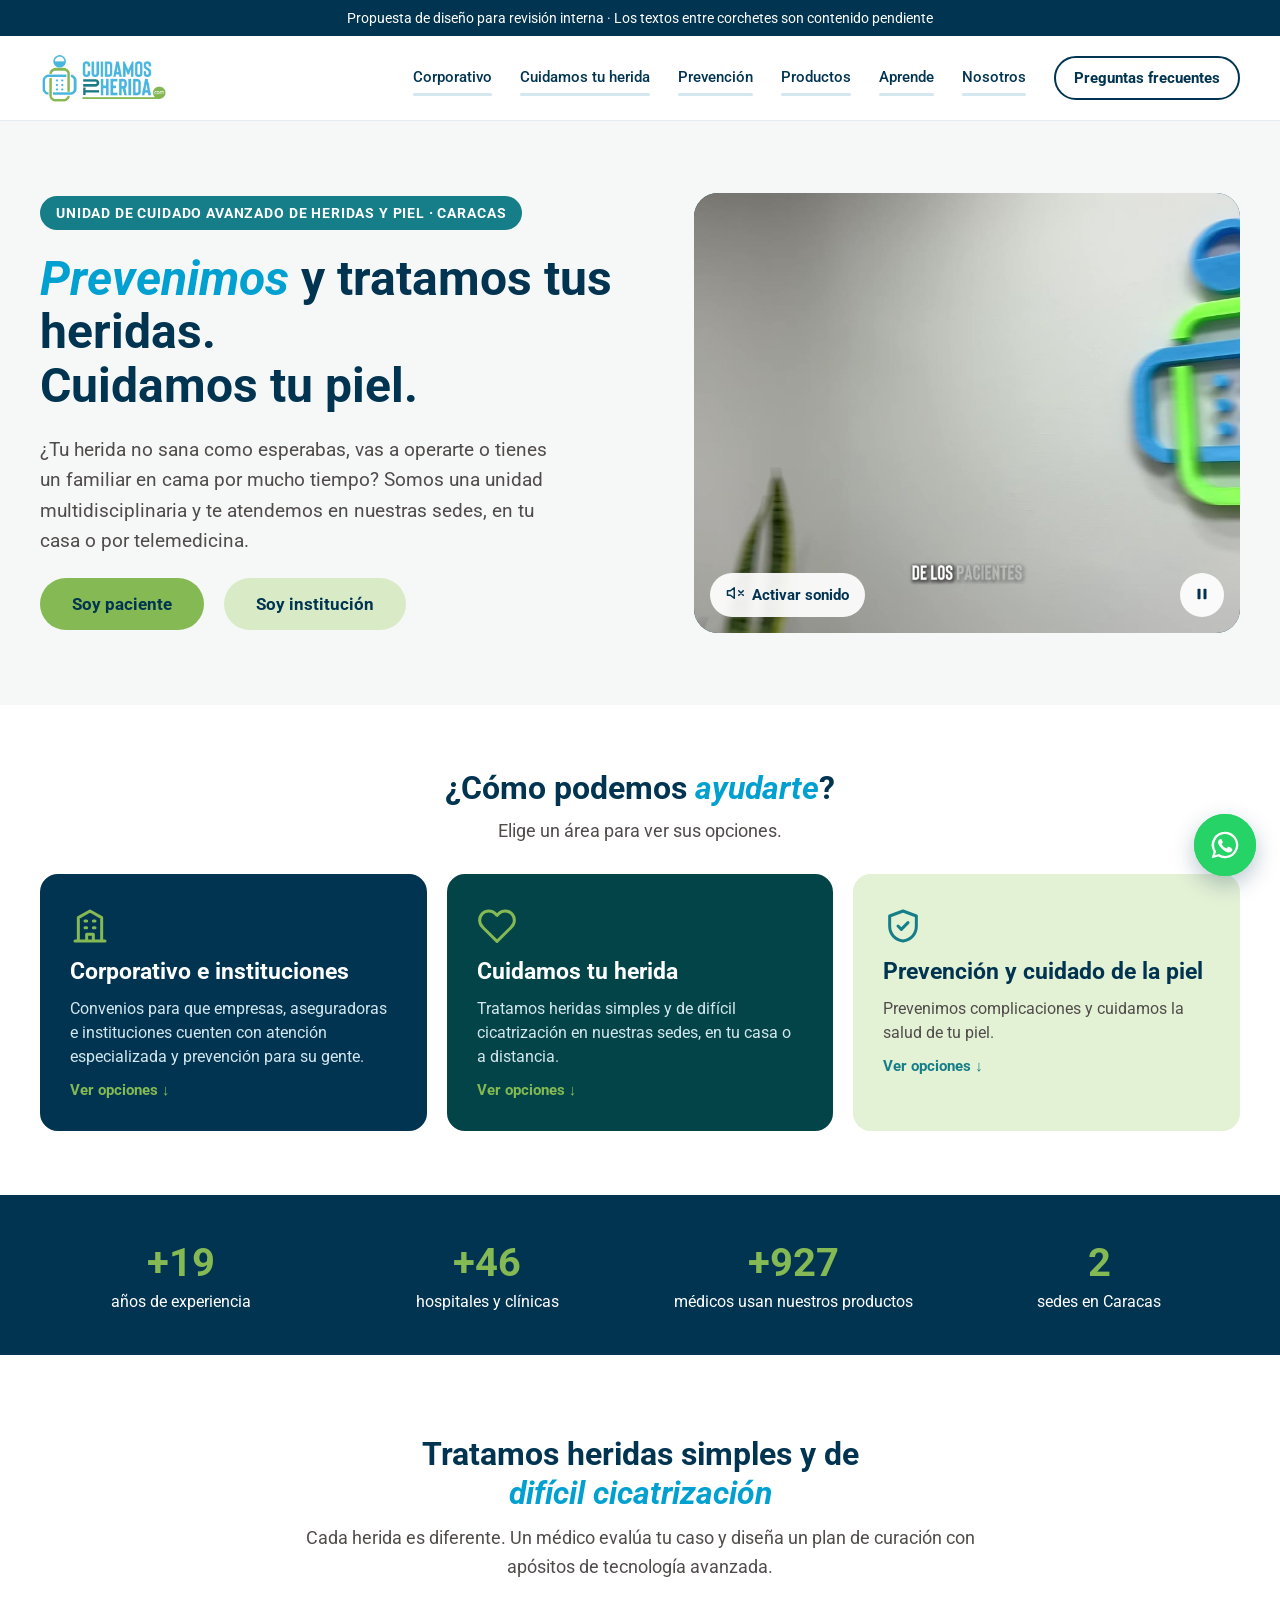
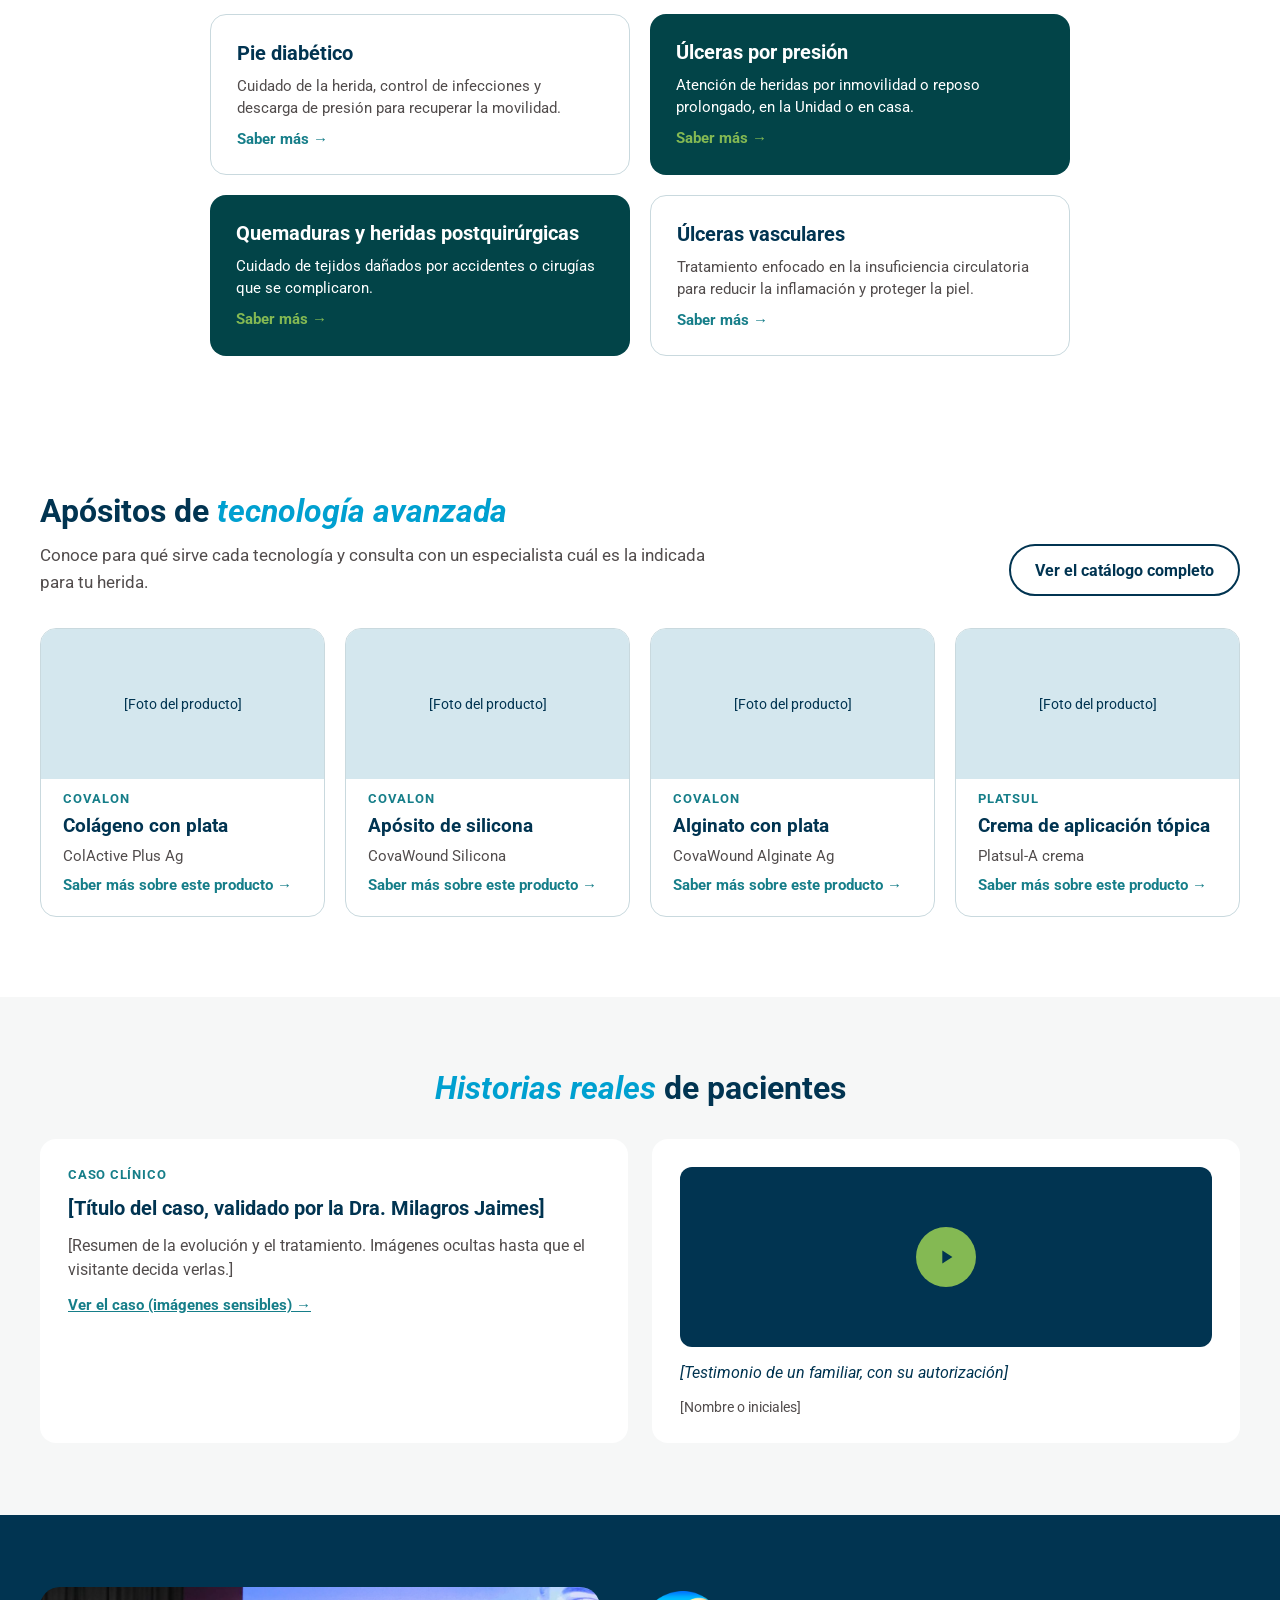
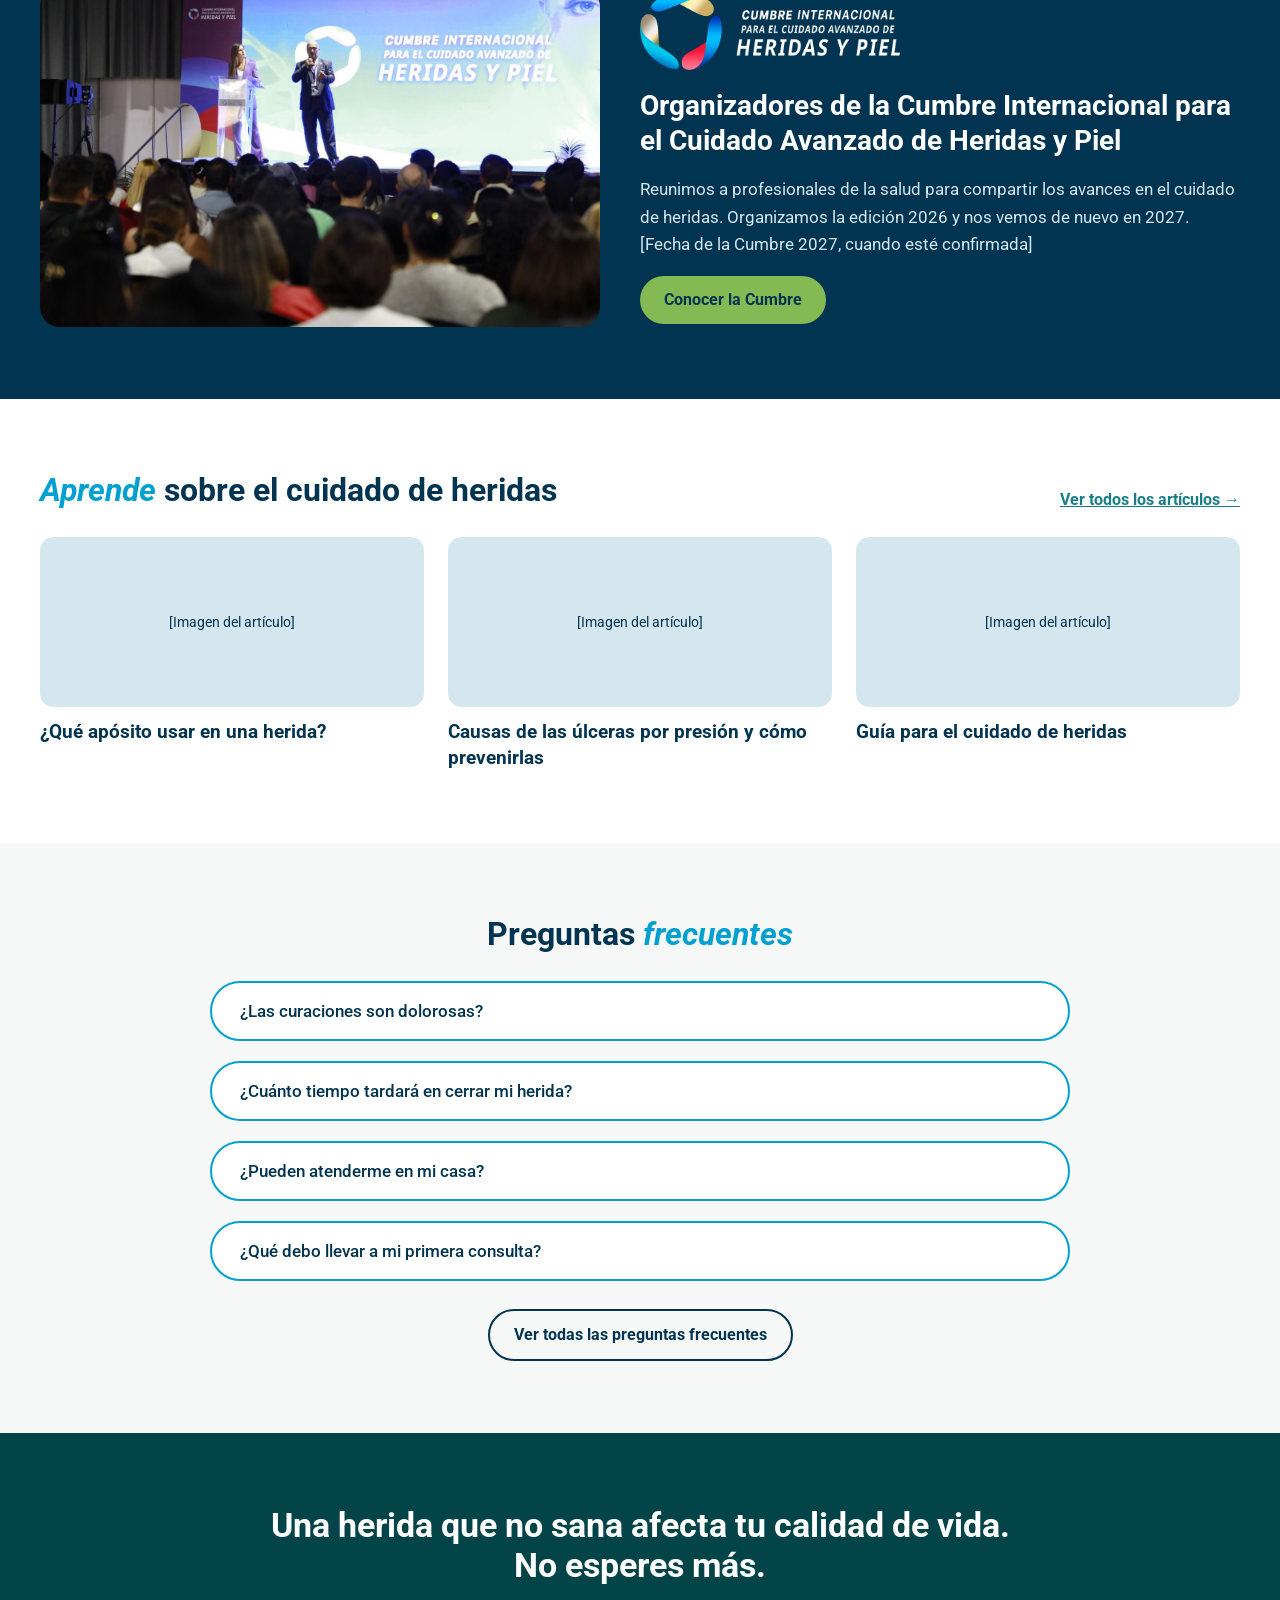
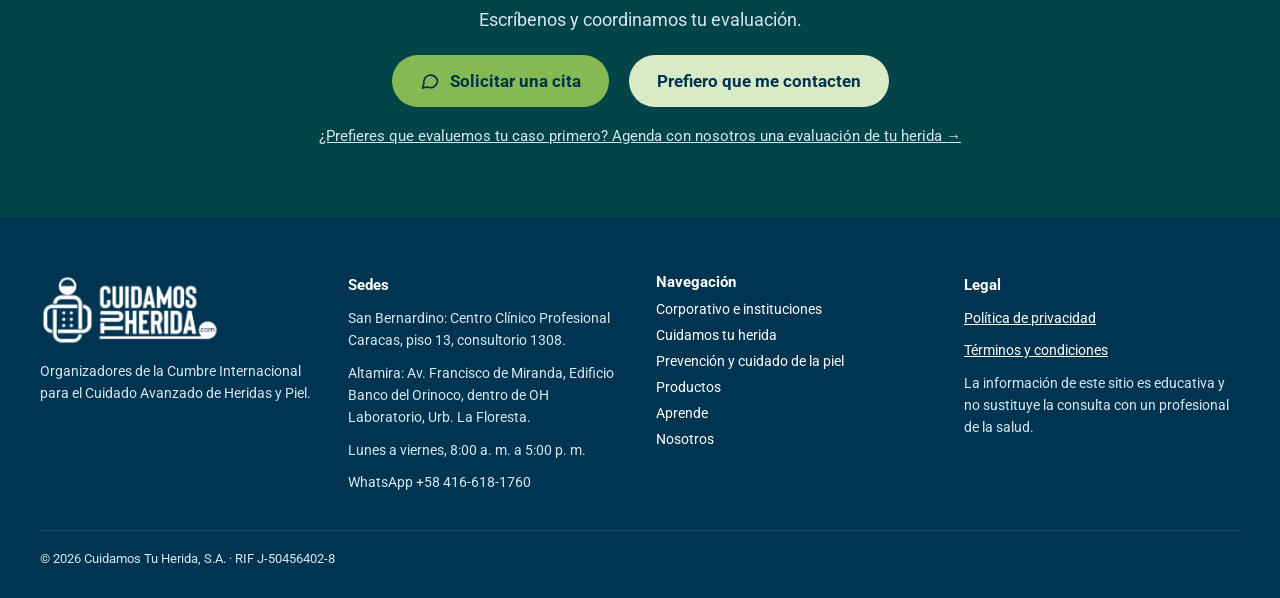
==== commit 3d73a246: "Espacios reservados para el ecosistema del Grupo Medical Shields (11 nov) - Reservas invisibles (dat" ====
--- a/index.html
+++ b/index.html
@@ -77,6 +77,8 @@
 </style>
 </head>
 <body>
+<!-- GRUPO MEDICAL SHIELDS · BARRA DEL GRUPO. Reservado e invisible hasta que el cliente apruebe el plan del ecosistema (doc «Grupo Medical Shields: un solo ecosistema web»). Franja delgada arriba de todo: «Grupo Medical Shields: Medical Shields · Cuidamos tu Herida · Cumbre · Ethical Shields», con Cuidamos tu Herida resaltada y las otras tres como enlaces. -->
+<div data-grupo="barra" hidden></div>
 <div role="note" style="background:#013451;color:#FFFFFF;font-family:Roboto,Arial,sans-serif;font-size:14px;text-align:center;padding:10px 16px;">Propuesta de diseño para revisión interna · Los textos entre corchetes son contenido pendiente</div>
 <div style="font-family: Roboto, Arial, sans-serif; color: #013451; background: #FFFFFF;">
 
@@ -210,6 +212,9 @@
 </div>
 </section>
 
+<!-- GRUPO MEDICAL SHIELDS · PUENTE A MEDICAL SHIELDS («Productos que usamos»). Reservado e invisible hasta que el cliente apruebe el plan del ecosistema (doc «Grupo Medical Shields: un solo ecosistema web»). Se presenta como criterio clínico, nunca como venta al paciente. El texto lo valida la Dra. Milagros Jaimes. -->
+<div data-grupo="puente-productos" hidden></div>
+
 <!-- PRODUCTOS -->
 <section id="productos" aria-labelledby="prod" style="background: #FFFFFF;">
 <div style="max-width: 1200px; margin: 0 auto; padding: 80px 24px; display: flex; flex-direction: column; gap: 32px;">
@@ -249,6 +254,9 @@
 </div>
 </section>
 
+<!-- GRUPO MEDICAL SHIELDS · SECCIÓN «UN SOLO ECOSISTEMA». Reservado e invisible hasta que el cliente apruebe el plan del ecosistema (doc «Grupo Medical Shields: un solo ecosistema web»). Texto de ejemplo para CTH: «Usamos productos de Medical Shields y nuestro equipo se forma con los mejores especialistas en la Cumbre». -->
+<section data-grupo="ecosistema" hidden></section>
+
 <!-- CUMBRE -->
 <section id="cumbre" aria-labelledby="cumbre-t" style="background: #013451; color: #FFFFFF;">
 <div style="max-width: 1200px; margin: 0 auto; padding: 72px 24px; display: flex; flex-wrap: wrap; gap: 40px; align-items: center;">
@@ -305,6 +313,9 @@
 </section>
 
 <!-- FOOTER -->
+<!-- GRUPO MEDICAL SHIELDS · PIE DEL GRUPO. Reservado e invisible hasta que el cliente apruebe el plan del ecosistema (doc «Grupo Medical Shields: un solo ecosistema web»). Va encima del pie de CTH: firma «Grupo Medical Shields · Ecosistema de Salud y Bienestar Integral», sello de cuatro anillos, logos y una línea por marca. -->
+<div data-grupo="pie" hidden></div>
+
 <footer style="background: #013451; color: #FFFFFF;">
 <div style="max-width: 1200px; margin: 0 auto; padding: 56px 24px 32px; display: flex; flex-direction: column; gap: 36px;">
 <div style="display: grid; grid-template-columns: repeat(auto-fit, minmax(220px, 1fr)); gap: 32px;">
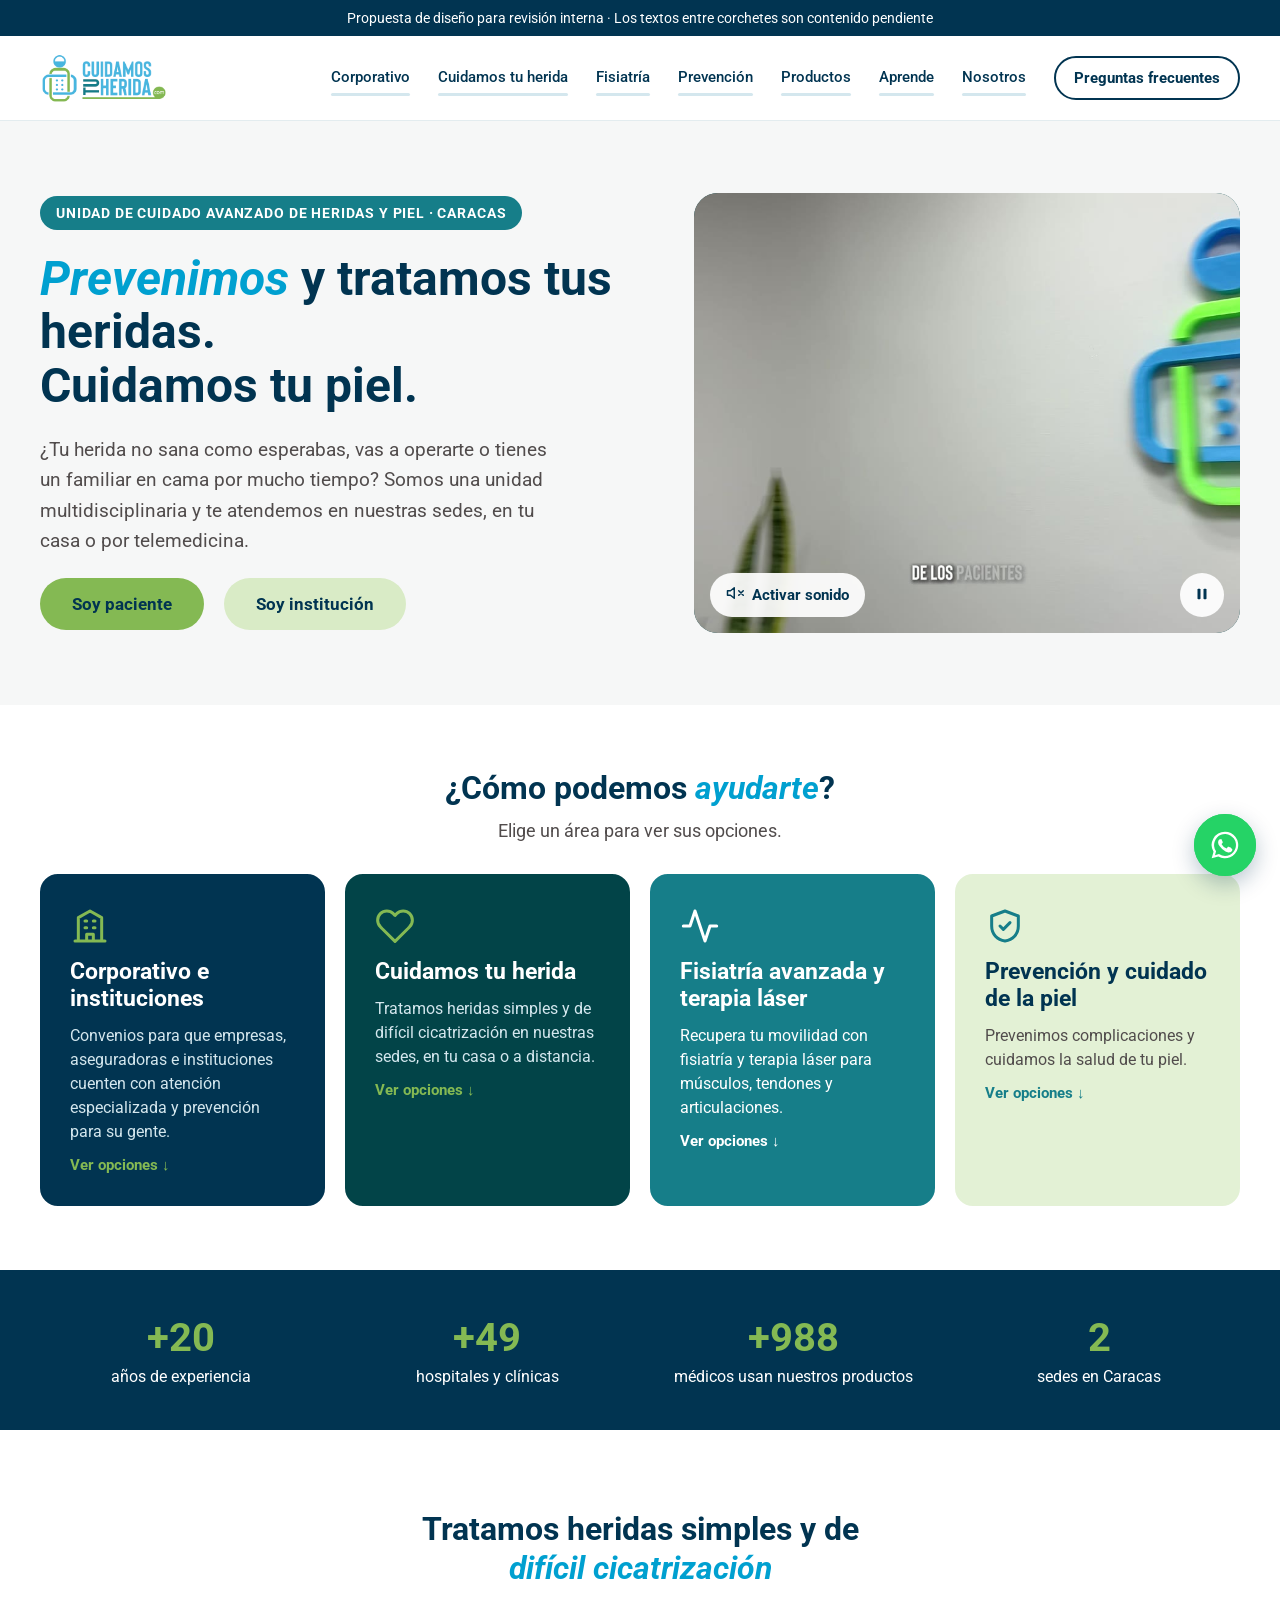
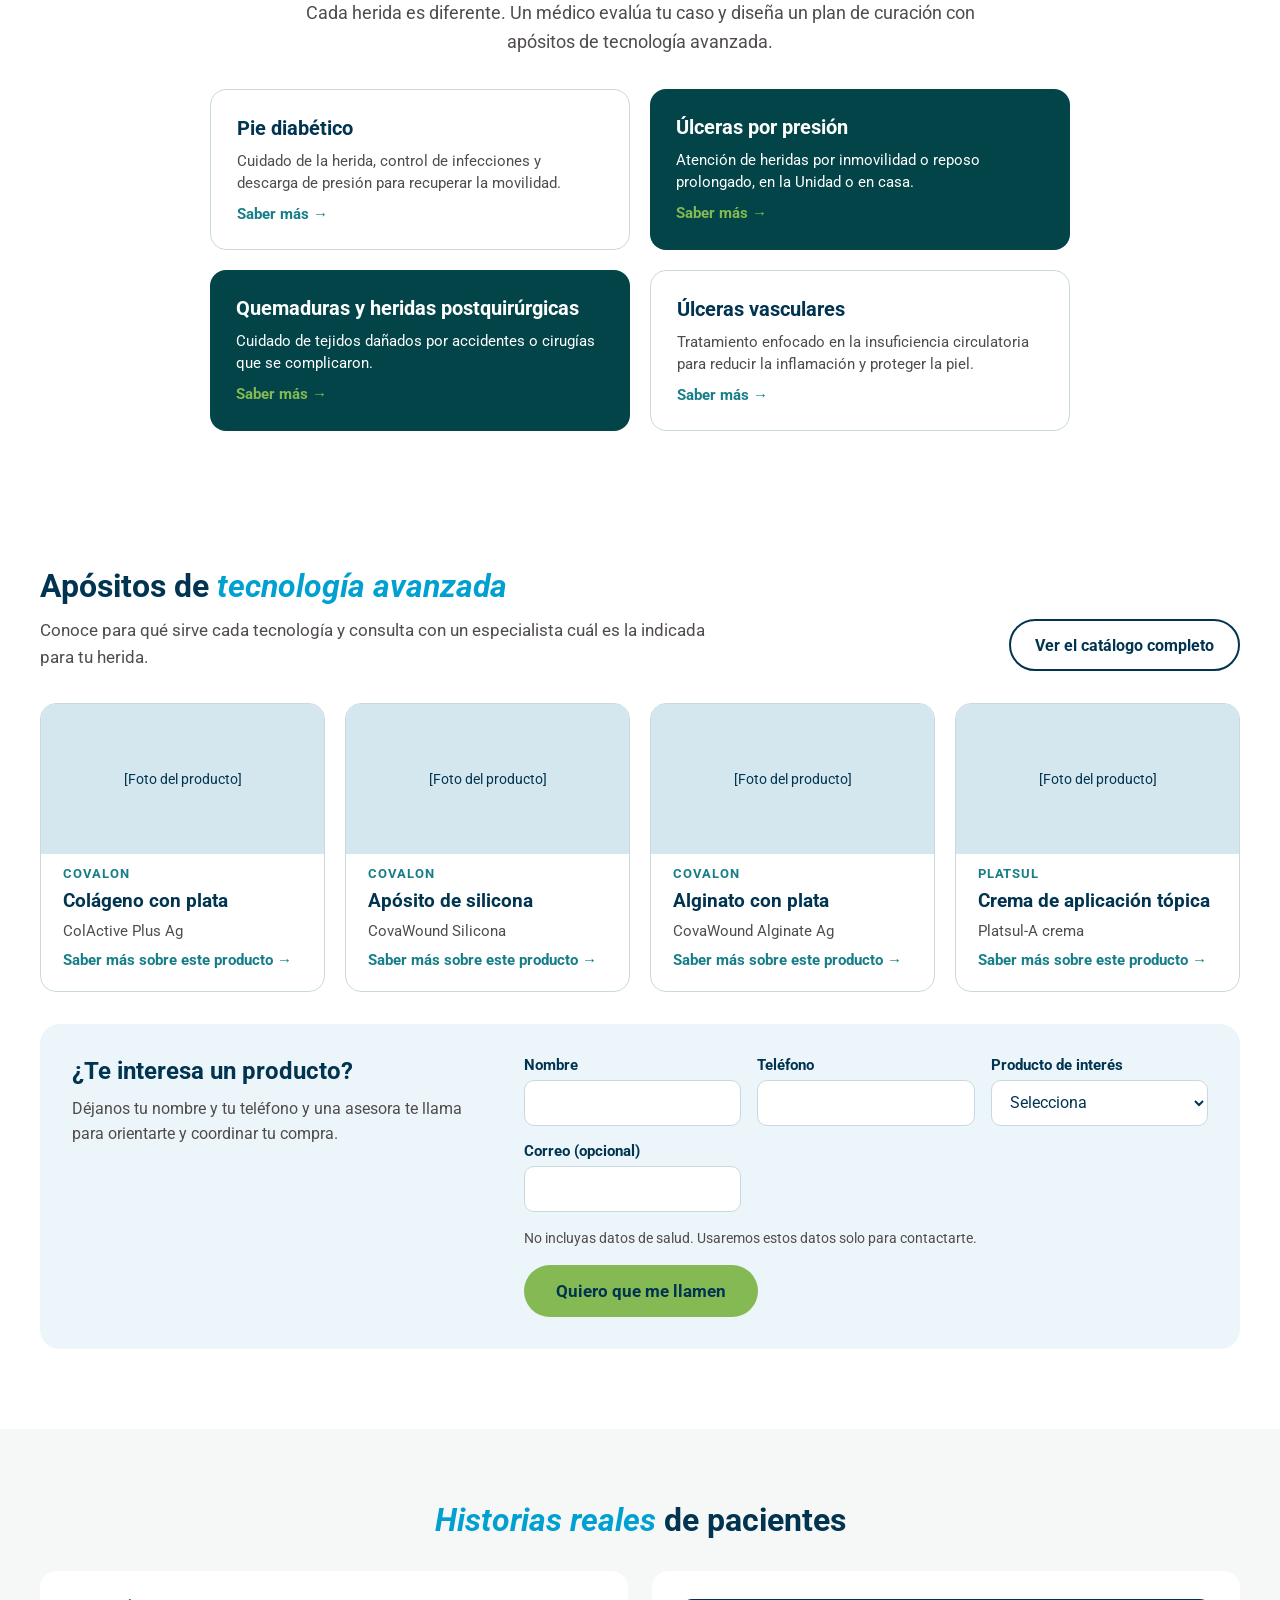
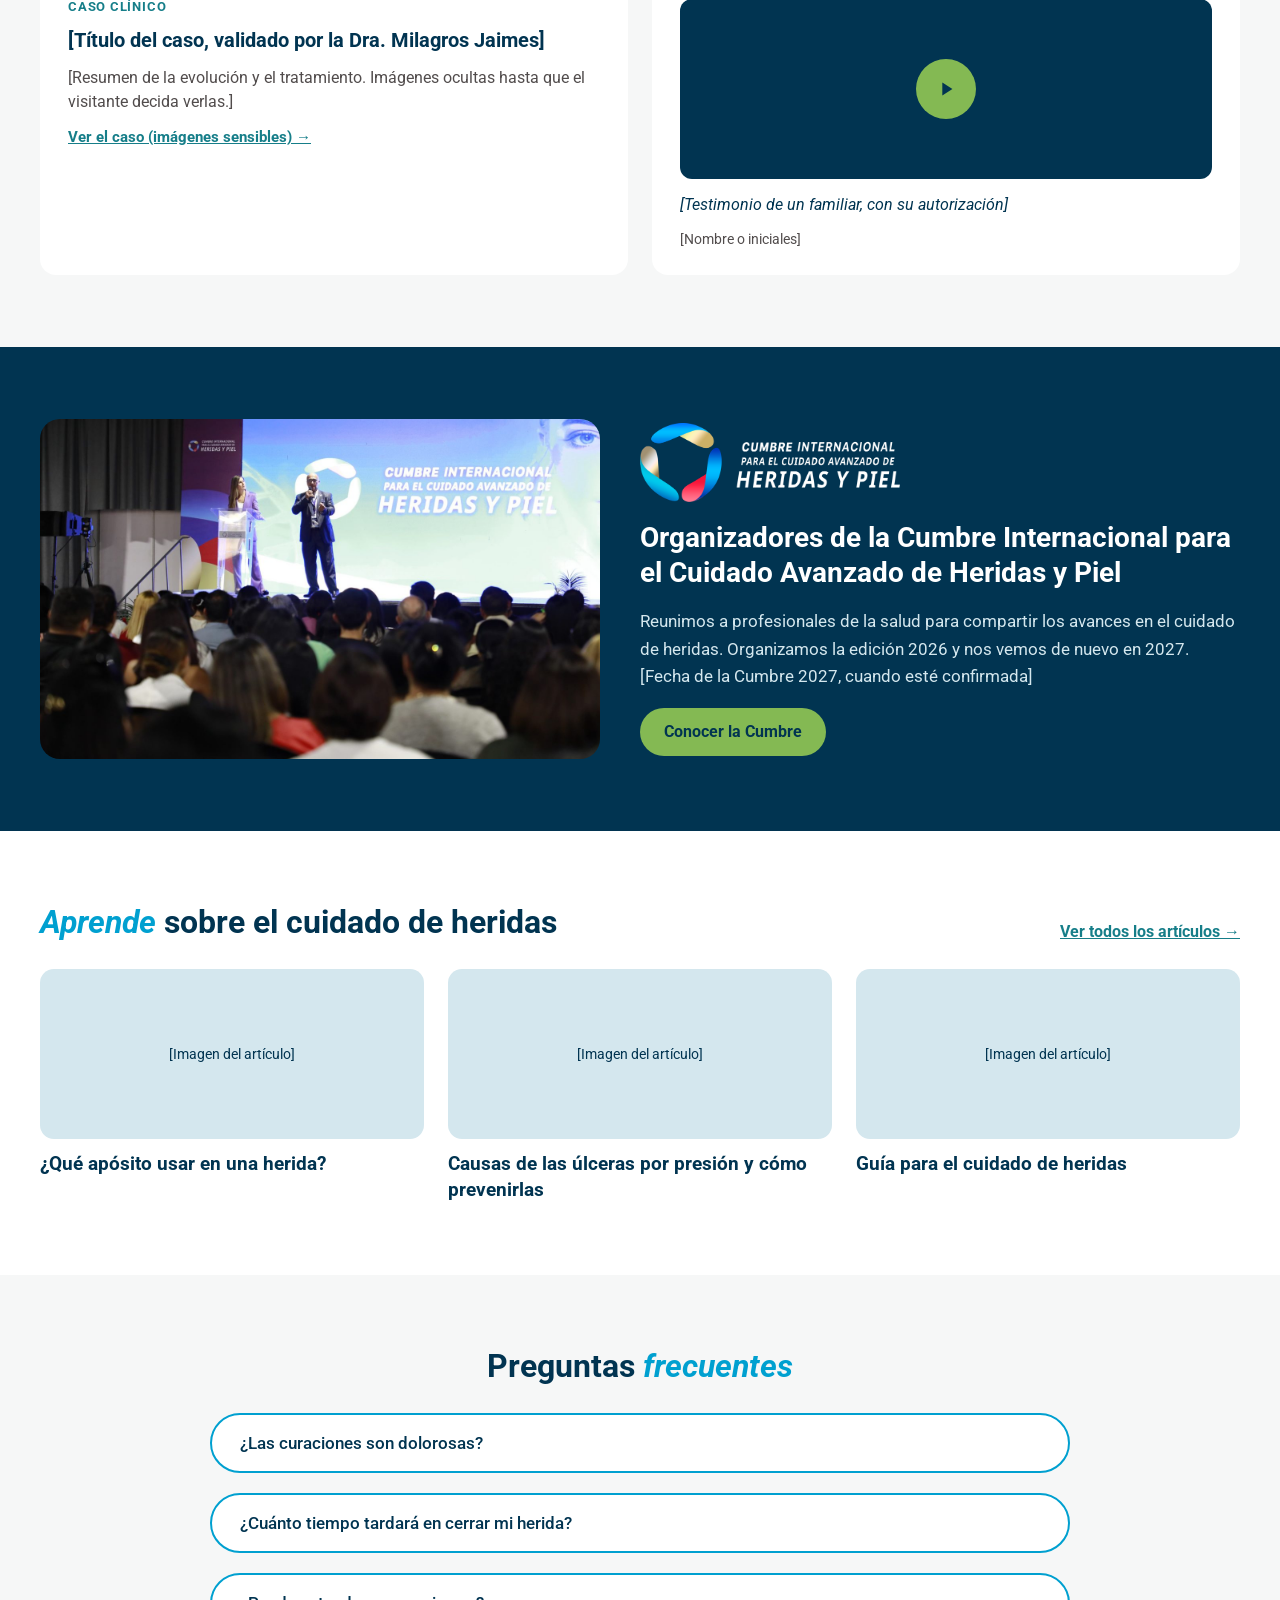
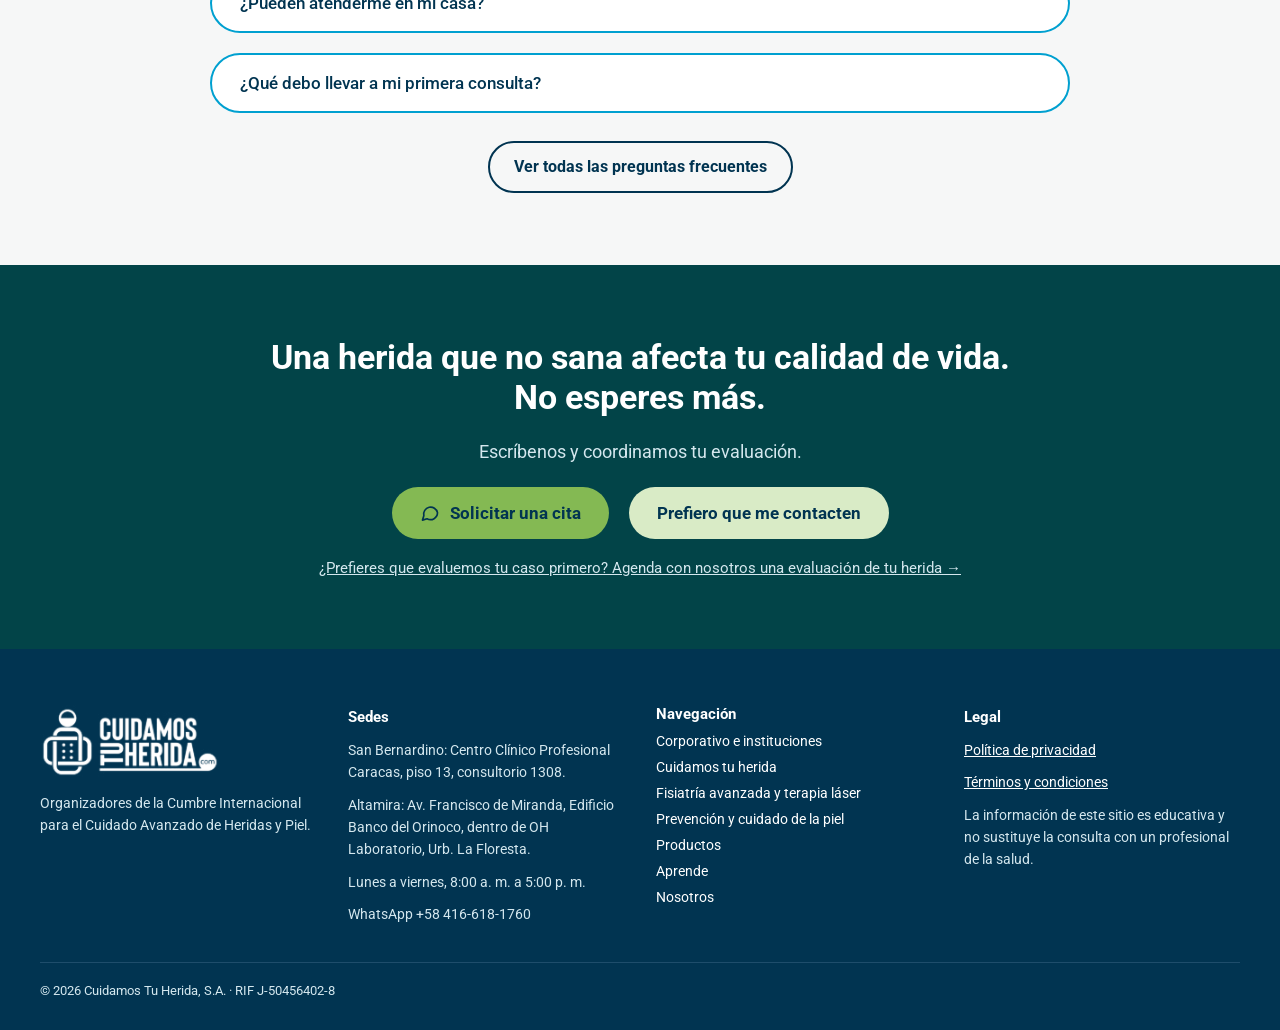
==== commit d018fce3: "Fisiatría como módulo, equipo de la Unidad, láser, ecografía y formulario de productos (11 nov) - Cu" ====
--- a/index.html
+++ b/index.html
@@ -25,6 +25,8 @@
 .nav-link:hover::after,.nav-link:focus-visible::after{background:#00A0D0;box-shadow:0 0 10px rgba(0,160,208,.8)}
 .nav-faq{transition:background .2s ease, color .2s ease}
 .nav-faq:hover,.nav-faq:focus-visible{background:#013451 !important;color:#FFFFFF !important}
+.nav-toggle{display:none;align-items:center;gap:8px;min-height:44px;padding:0 18px;border-radius:999px;border:2px solid #013451;background:#FFFFFF;color:#013451;font-family:Roboto,Arial,sans-serif;font-size:15px;font-weight:700;cursor:pointer}
+@media (max-width: 1099px){.nav-toggle{display:inline-flex}.nav-main{display:none !important;width:100%;flex-direction:column;align-items:stretch !important;gap:0 !important;padding:4px 0 8px;border-top:1px solid #E3ECEF}.nav-main.is-open{display:flex !important}.nav-main .nav-link{padding:14px 0}.nav-main .nav-faq{align-self:flex-start;margin-top:12px}}
 .inst-photos{-webkit-mask-image:linear-gradient(180deg,transparent,#000 8%,#000 92%,transparent);mask-image:linear-gradient(180deg,transparent,#000 8%,#000 92%,transparent)}
 .inst-col{display:flex;flex-direction:column;gap:12px;animation:instUp 32s linear infinite}
 .inst-down{animation-name:instDown;animation-duration:38s}
@@ -72,8 +74,12 @@
 .mod-sub-t{font-size:19px;font-weight:700}
 .mod-sub-d{font-size:15px;line-height:1.5;color:#514C4C}
 .mod-sub-l{font-size:15px;font-weight:700;color:#167E89;margin-top:auto}
-@media (min-width: 900px){.mod-grid{grid-template-columns:repeat(3,1fr)}.mod-panel{order:10;grid-column:1 / -1}}
+@media (min-width: 900px){.mod-grid{grid-template-columns:repeat(2,1fr)}.mod-panel{order:10;grid-column:1 / -1}}
+@media (min-width: 1100px){.mod-grid{grid-template-columns:repeat(4,1fr)}}
 @media (prefers-reduced-motion: reduce){.mod-card{transition:none}.mod-card:hover,.mod-card.is-active{transform:none}}
+.f-l{display:flex;flex-direction:column;gap:6px;font-size:15px;font-weight:700;color:#013451}
+.f-i{min-height:46px;padding:0 14px;border-radius:10px;border:1px solid #C9D9DE;font-family:Roboto,Arial,sans-serif;font-size:16px;font-weight:400;color:#013451;background:#FFFFFF;box-sizing:border-box;width:100%}
+.f-i:focus{outline:3px solid rgba(0,160,208,.35);border-color:#00A0D0}
 </style>
 </head>
 <body>
@@ -86,9 +92,11 @@
 <header style="border-bottom: 1px solid #E3ECEF; background: #FFFFFF;">
 <div style="max-width: 1200px; margin: 0 auto; padding: 16px 24px; display: flex; flex-wrap: wrap; align-items: center; justify-content: space-between; gap: 16px;">
 <a href="#inicio" style="display: flex; align-items: center;"><img src="assets/logo-cth.png" alt="Cuidamos Tu Herida" style="height: 52px; width: auto; display: block;"></a>
-<nav aria-label="Principal" style="display: flex; flex-wrap: wrap; gap: 28px; align-items: center; font-size: 15px; font-weight: 500;">
+<button type="button" class="nav-toggle" aria-expanded="false" aria-controls="nav-principal"><svg width="20" height="20" viewBox="0 0 24 24" fill="none" stroke="#013451" stroke-width="2" stroke-linecap="round" aria-hidden="true"><path d="M4 6h16M4 12h16M4 18h16"></path></svg><span class="nav-toggle-t">Menú</span></button>
+<nav id="nav-principal" class="nav-main" aria-label="Principal" style="display: flex; flex-wrap: wrap; gap: 28px; align-items: center; font-size: 15px; font-weight: 500;">
 <a class="nav-link" href="#corporativo" style="color: #013451; text-decoration: none;">Corporativo</a>
 <a class="nav-link" href="#cuidamos-tu-herida" style="color: #013451; text-decoration: none;">Cuidamos tu herida</a>
+<a class="nav-link" href="#fisiatria" style="color: #013451; text-decoration: none;">Fisiatría</a>
 <a class="nav-link" href="#prevencion-y-piel" style="color: #013451; text-decoration: none;">Prevención</a>
 <a class="nav-link" href="#productos" style="color: #013451; text-decoration: none;">Productos</a>
 <a class="nav-link" href="#aprende" style="color: #013451; text-decoration: none;">Aprende</a>
@@ -121,7 +129,7 @@
 </div>
 </section>
 
-<!-- CÓMO PODEMOS AYUDARTE: TRES MÓDULOS -->
+<!-- CÓMO PODEMOS AYUDARTE: CUATRO MÓDULOS (Fisiatría agregado el 11 nov 2026) -->
 <section id="servicios" aria-labelledby="modulos" style="background: #FFFFFF;">
 <div style="max-width: 1200px; margin: 0 auto; padding: 64px 24px; display: flex; flex-direction: column; gap: 28px;">
 <div style="display: flex; flex-direction: column; gap: 10px; text-align: center; align-items: center;">
@@ -162,6 +170,24 @@
 <a href="unidad.html" class="need-card mod-sub"><span class="mod-sub-t">Unidad</span><span class="mod-sub-d">Dos sedes en Caracas, San Bernardino y Altamira, con un equipo multidisciplinario.</span><span class="mod-sub-l">Ver más →</span></a>
 <a href="atencion-domiciliaria.html" class="need-card mod-sub"><span class="mod-sub-t">Atención domiciliaria</span><span class="mod-sub-d">Te atendemos en tu casa si no puedes trasladarte.</span><span class="mod-sub-l">Ver más →</span></a>
 <a href="telemedicina.html" class="need-card mod-sub"><span class="mod-sub-t">Telemedicina</span><span class="mod-sub-d">Consulta y seguimiento de tu herida a distancia.</span><span class="mod-sub-l">Ver más →</span></a>
+<a href="fisiatria.html" class="need-card mod-sub"><span class="mod-sub-t">Fisiatría y terapia láser</span><span class="mod-sub-d">Rehabilitación y terapia láser para músculos, tendones y articulaciones.</span><span class="mod-sub-l">Ver más →</span></a>
+</div>
+</div>
+</div>
+<div id="fisiatria" class="mod-slot">
+<button type="button" data-class="modFisCls" data-click="pickModFis" data-attr-aria-expanded="modFisOpen" aria-controls="mod-fis" class="mod-card" style="background: #167E89; color: #FFFFFF; border-color: #167E89;">
+<svg width="40" height="40" viewBox="0 0 24 24" fill="none" stroke="#FFFFFF" stroke-width="1.8" stroke-linecap="round" stroke-linejoin="round" aria-hidden="true"><path d="M22 12h-4l-3 9L9 3l-3 9H2"></path></svg>
+<span style="font-size: 23px; font-weight: 700;">Fisiatría avanzada y terapia láser</span>
+<span style="font-size: 16px; line-height: 1.5; color: #FFFFFF;">Recupera tu movilidad con fisiatría y terapia láser para músculos, tendones y articulaciones.</span>
+<span style="font-size: 15px; font-weight: 700; color: #FFFFFF;"><span data-text="modFisHint"></span></span>
+</button>
+</div>
+<div id="mod-fis" class="mod-panel" data-if="modFisOpen" hidden aria-live="polite">
+<div class="step-panel mod-panel-in">
+<p style="margin: 0; font-size: 17px; line-height: 1.6; color: #514C4C;">Nuestros fisiatras evalúan tu caso y definen tu plan, con el mismo equipo láser que usamos en la cicatrización avanzada de heridas.</p>
+<div class="mod-subgrid">
+<a href="fisiatria.html" class="need-card mod-sub"><span class="mod-sub-t">Terapia láser musculoesquelética</span><span class="mod-sub-d">Tendinitis, fascitis plantar, lesiones deportivas, dolores de columna, artrosis y artritis.</span><span class="mod-sub-l">Ver más →</span></a>
+<a href="fisiatria.html#equipo" class="need-card mod-sub"><span class="mod-sub-t">Consulta de fisiatría</span><span class="mod-sub-d">Evaluación y rehabilitación física con nuestros especialistas.</span><span class="mod-sub-l">Ver más →</span></a>
 </div>
 </div>
 </div>
@@ -230,6 +256,22 @@
 <a href="#productos" style="display: flex; flex-direction: column; gap: 12px; border-radius: 16px; border: 1px solid #C9D9DE; overflow: hidden; color: #013451; text-decoration: none;"><div style="height: 150px; background: #D4E7EE; display: flex; align-items: center; justify-content: center; font-size: 14px;">[Foto del producto]</div><div style="padding: 0 22px 22px; display: flex; flex-direction: column; gap: 8px;"><span style="font-size: 13px; font-weight: 700; color: #167E89; text-transform: uppercase; letter-spacing: 0.06em;">Covalon</span><span style="font-size: 19px; font-weight: 700;">Apósito de silicona</span><span style="font-size: 15px; line-height: 1.5; color: #514C4C;">CovaWound Silicona</span><span style="font-size: 15px; font-weight: 700; color: #167E89;">Saber más sobre este producto →</span></div></a>
 <a href="#productos" style="display: flex; flex-direction: column; gap: 12px; border-radius: 16px; border: 1px solid #C9D9DE; overflow: hidden; color: #013451; text-decoration: none;"><div style="height: 150px; background: #D4E7EE; display: flex; align-items: center; justify-content: center; font-size: 14px;">[Foto del producto]</div><div style="padding: 0 22px 22px; display: flex; flex-direction: column; gap: 8px;"><span style="font-size: 13px; font-weight: 700; color: #167E89; text-transform: uppercase; letter-spacing: 0.06em;">Covalon</span><span style="font-size: 19px; font-weight: 700;">Alginato con plata</span><span style="font-size: 15px; line-height: 1.5; color: #514C4C;">CovaWound Alginate Ag</span><span style="font-size: 15px; font-weight: 700; color: #167E89;">Saber más sobre este producto →</span></div></a>
 <a href="#productos" style="display: flex; flex-direction: column; gap: 12px; border-radius: 16px; border: 1px solid #C9D9DE; overflow: hidden; color: #013451; text-decoration: none;"><div style="height: 150px; background: #D4E7EE; display: flex; align-items: center; justify-content: center; font-size: 14px;">[Foto del producto]</div><div style="padding: 0 22px 22px; display: flex; flex-direction: column; gap: 8px;"><span style="font-size: 13px; font-weight: 700; color: #167E89; text-transform: uppercase; letter-spacing: 0.06em;">Platsul</span><span style="font-size: 19px; font-weight: 700;">Crema de aplicación tópica</span><span style="font-size: 15px; line-height: 1.5; color: #514C4C;">Platsul-A crema</span><span style="font-size: 15px; font-weight: 700; color: #167E89;">Saber más sobre este producto →</span></div></a>
+</div>
+<!-- FORMULARIO DE PRODUCTOS (11 nov 2026). La web no vende: el dato llega a la ejecutiva de telemarketing de CTH, que llama a la persona. Fase 1: lo envía la función de Netlify por correo (destino por confirmar). Sin datos clínicos. -->
+<div id="info-producto" style="padding: 32px; border-radius: 20px; background: #ECF5F9; display: flex; flex-wrap: wrap; gap: 24px 40px; align-items: flex-start;">
+<div style="flex: 1 1 280px; display: flex; flex-direction: column; gap: 10px;">
+<h3 style="margin: 0; font-size: 24px; line-height: 1.25; font-weight: 700; color: #013451;">¿Te interesa un producto?</h3>
+<p style="margin: 0; font-size: 16px; line-height: 1.6; color: #514C4C;">Déjanos tu nombre y tu teléfono y una asesora te llama para orientarte y coordinar tu compra.</p>
+</div>
+<form onsubmit="return false;" style="flex: 2 1 420px; display: grid; grid-template-columns: repeat(auto-fit, minmax(200px, 1fr)); gap: 16px; font-family: Roboto, Arial, sans-serif;">
+<input type="hidden" name="origen" value="WEB-PRODUCTOS">
+<label class="f-l">Nombre<input class="f-i" type="text" name="nombre" autocomplete="name" required></label>
+<label class="f-l">Teléfono<input class="f-i" type="tel" name="telefono" autocomplete="tel" required></label>
+<label class="f-l">Producto de interés<select class="f-i" name="producto"><option value="">Selecciona</option><option>Colágeno con plata</option><option>Apósito de silicona</option><option>Alginato con plata</option><option>Crema de aplicación tópica</option><option>Otro o no estoy seguro</option></select></label>
+<label class="f-l">Correo (opcional)<input class="f-i" type="email" name="correo" autocomplete="email"></label>
+<p style="grid-column: 1 / -1; margin: 0; font-size: 14px; line-height: 1.5; color: #514C4C;">No incluyas datos de salud. Usaremos estos datos solo para contactarte.</p>
+<button type="submit" style="grid-column: 1 / -1; justify-self: start; min-height: 52px; padding: 0 32px; border-radius: 999px; border: none; background: #84B953; color: #013451; font-family: Roboto, Arial, sans-serif; font-weight: 700; font-size: 17px; cursor: pointer;">Quiero que me llamen</button>
+</form>
 </div>
 </div>
 </section>
@@ -334,6 +376,7 @@
 <span style="font-size: 15px; font-weight: 700;">Navegación</span>
 <a href="#corporativo" style="color: #FFFFFF; text-decoration: none;">Corporativo e instituciones</a>
 <a href="#cuidamos-tu-herida" style="color: #FFFFFF; text-decoration: none;">Cuidamos tu herida</a>
+<a href="#fisiatria" style="color: #FFFFFF; text-decoration: none;">Fisiatría avanzada y terapia láser</a>
 <a href="#prevencion-y-piel" style="color: #FFFFFF; text-decoration: none;">Prevención y cuidado de la piel</a>
 <a href="#productos" style="color: #FFFFFF; text-decoration: none;">Productos</a>
 <a href="#aprende" style="color: #FFFFFF; text-decoration: none;">Aprende</a>
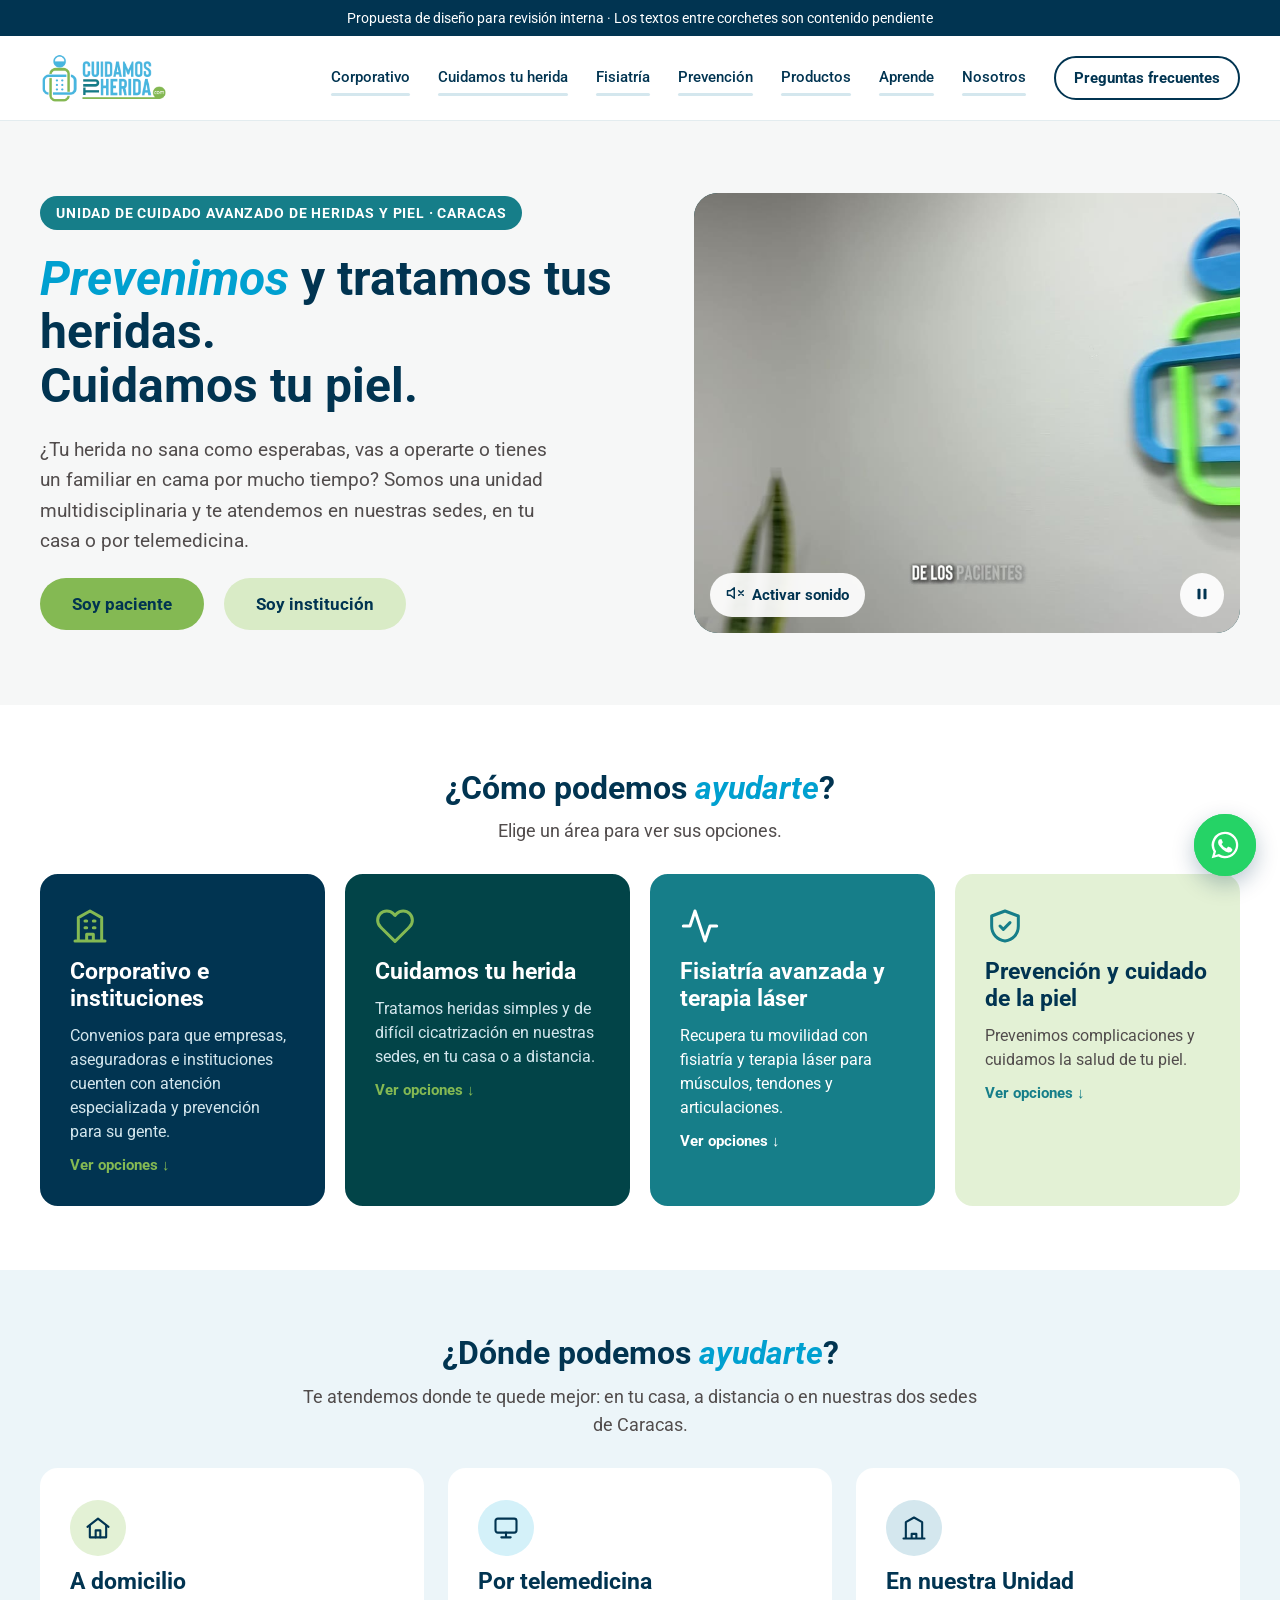
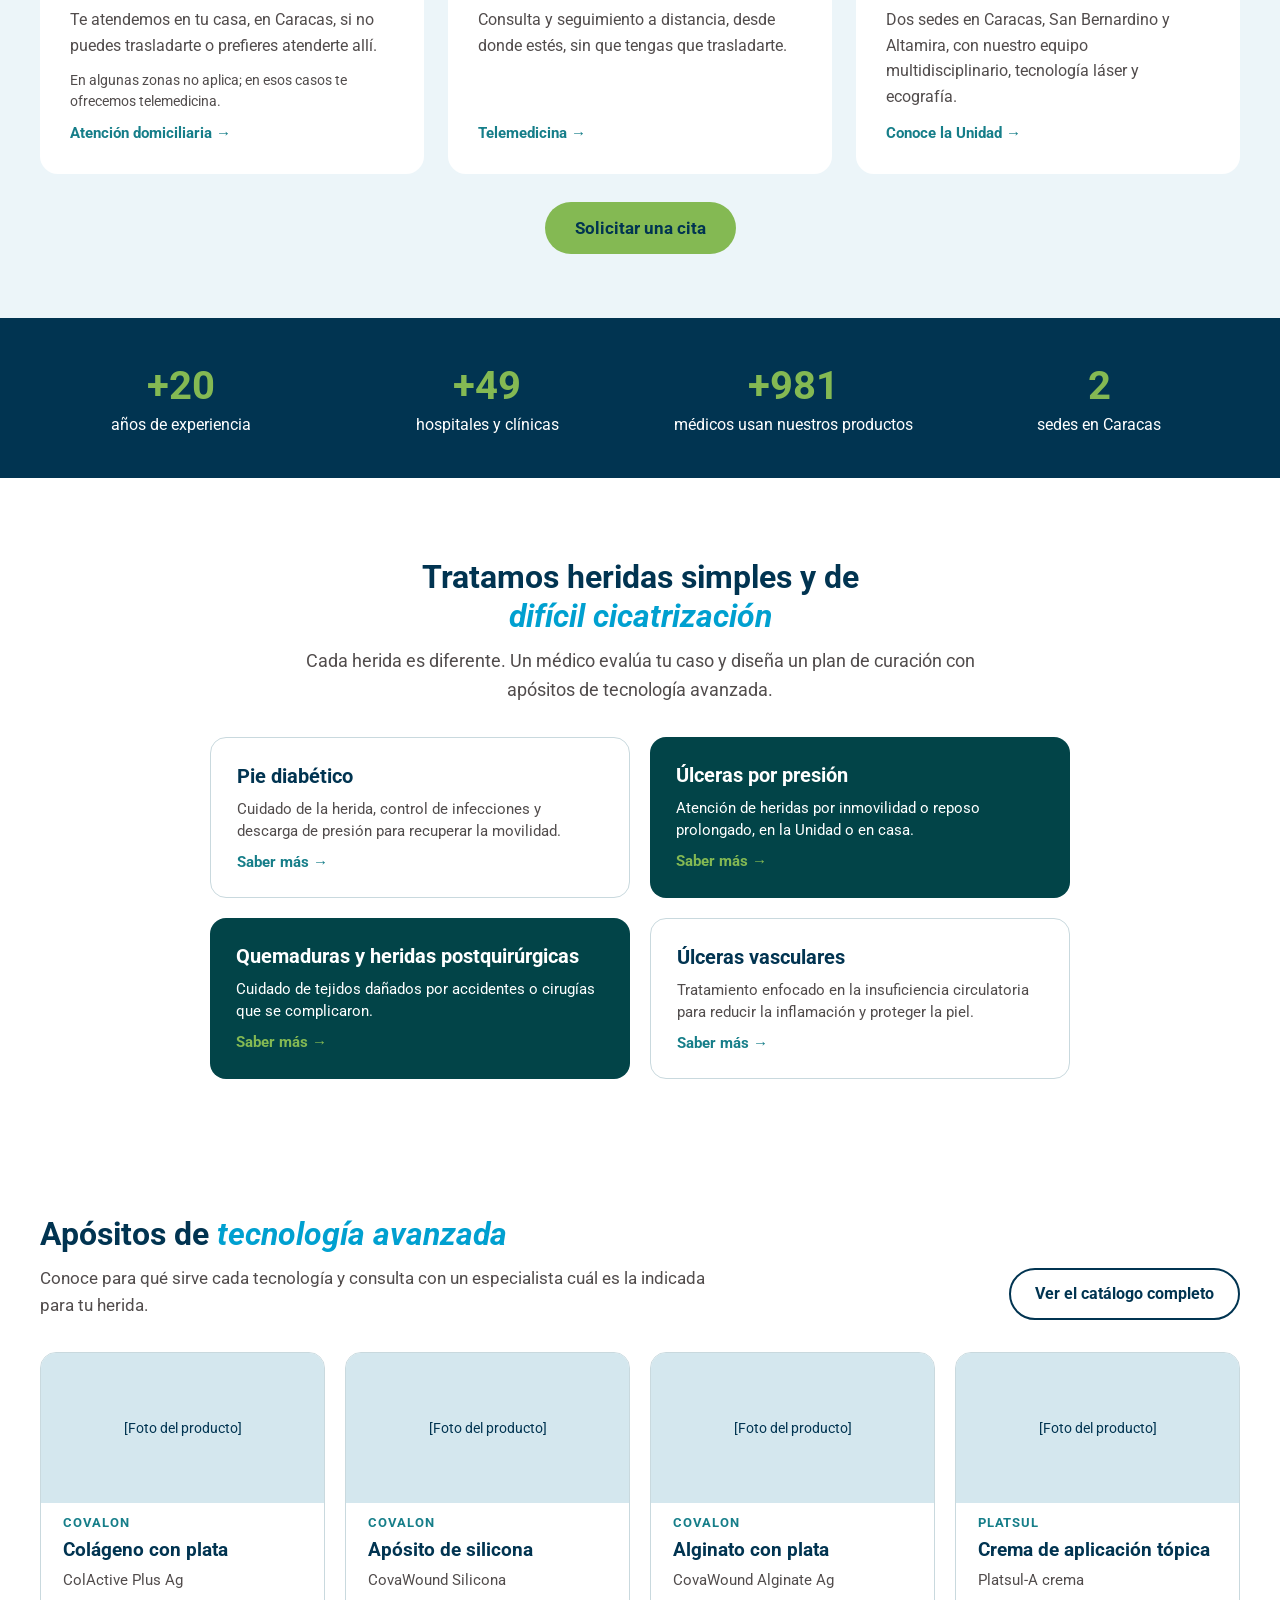
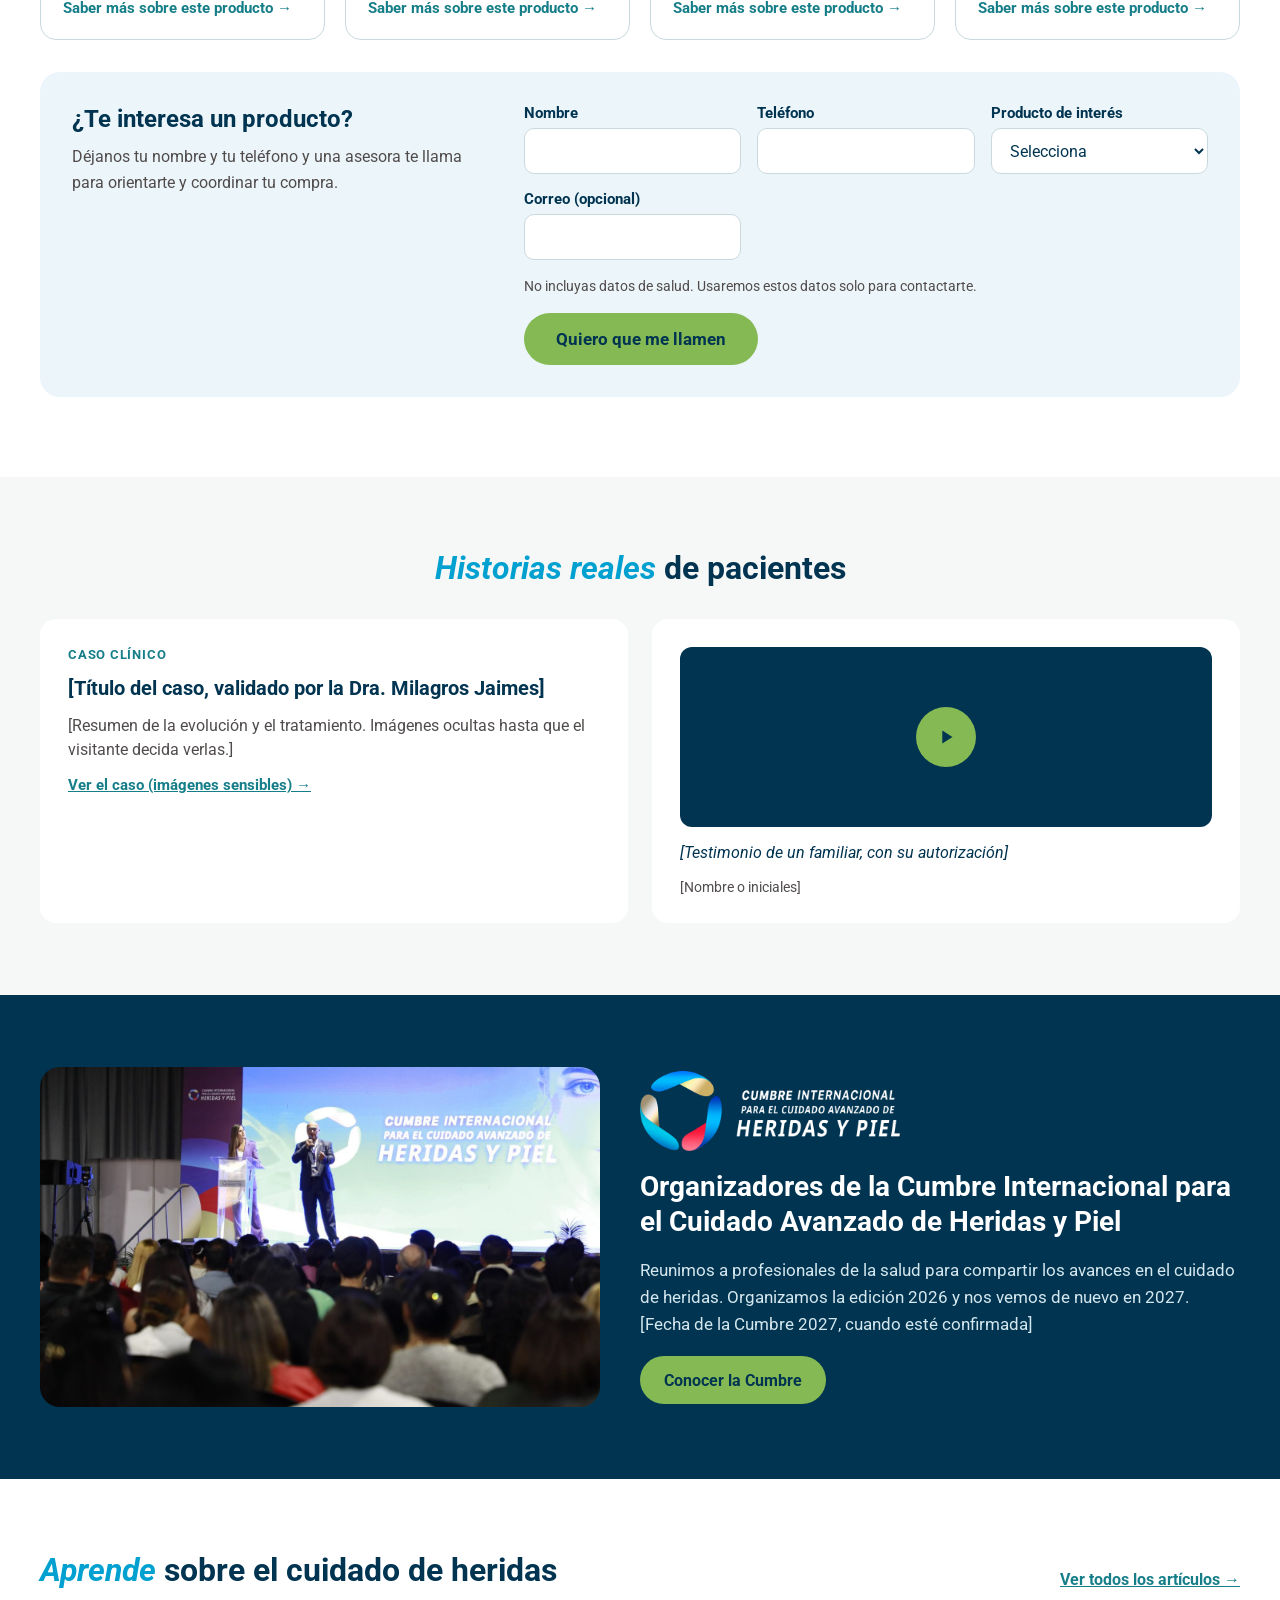
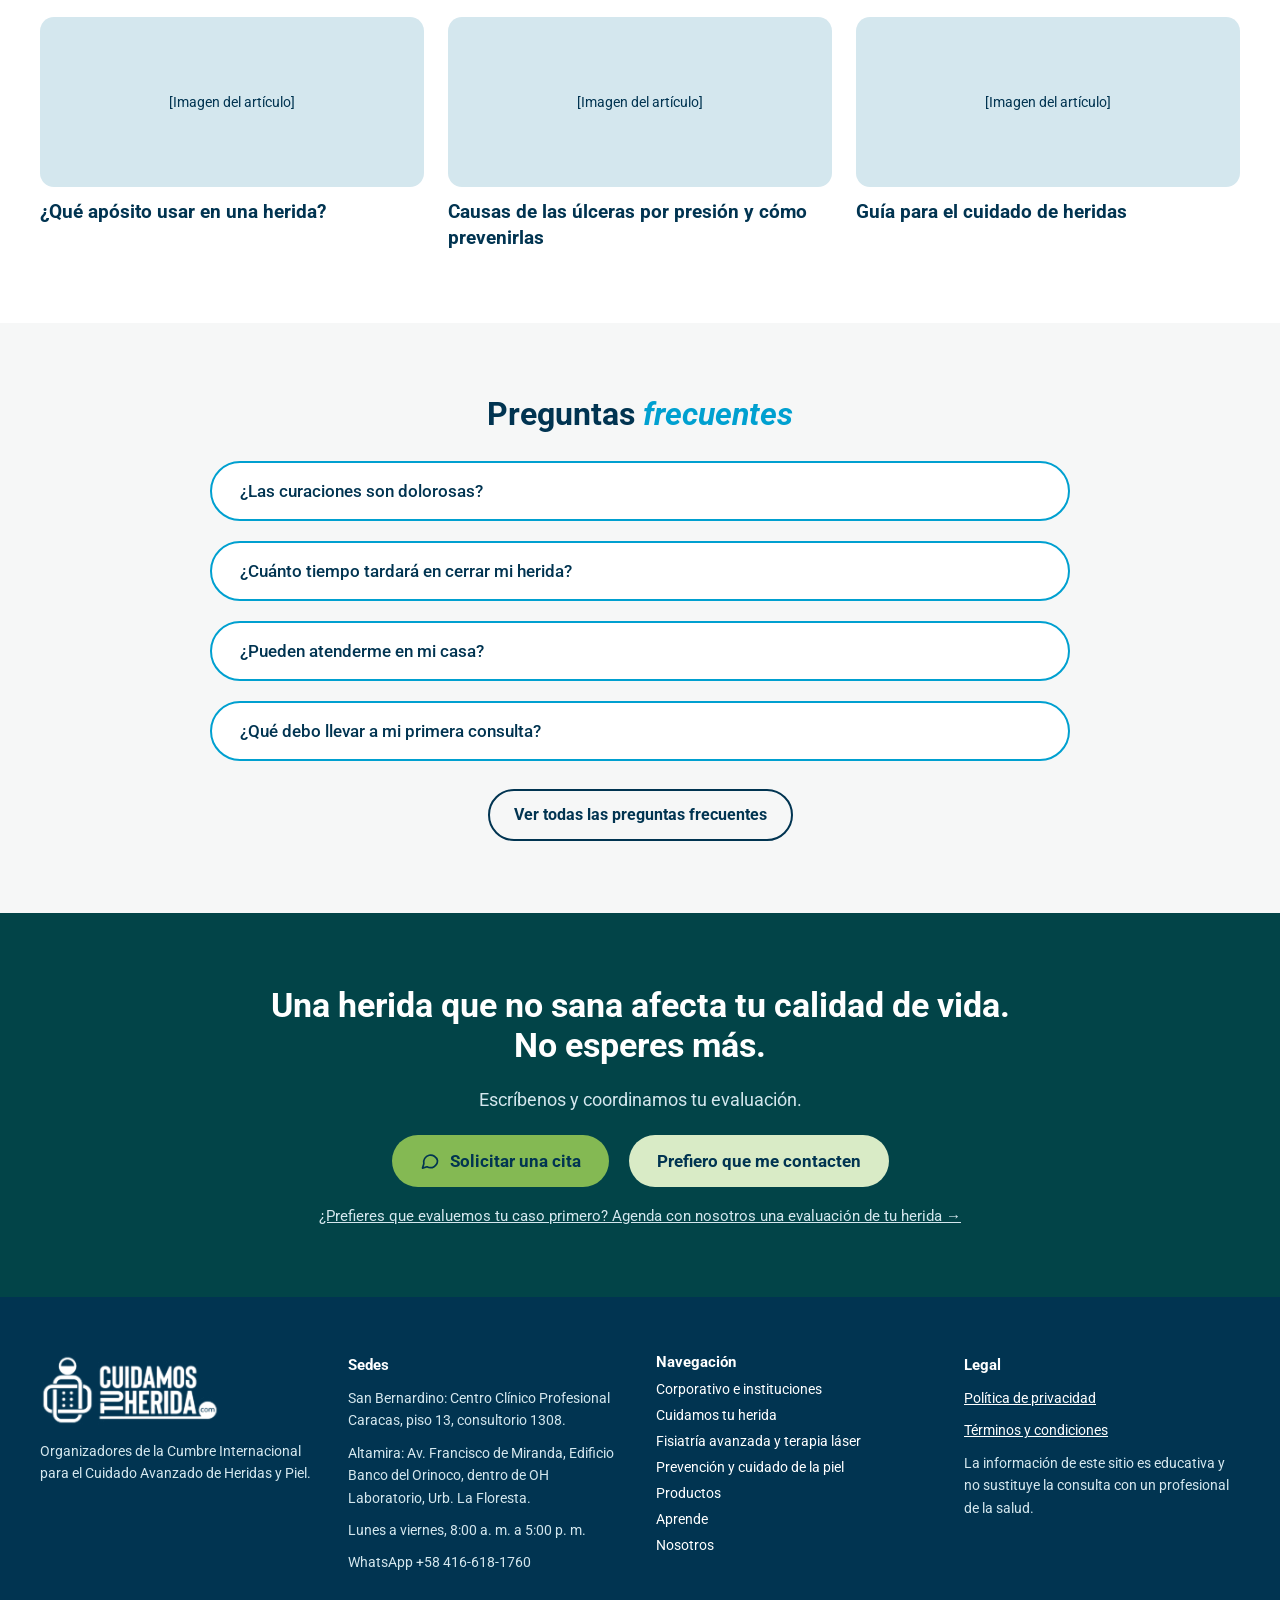
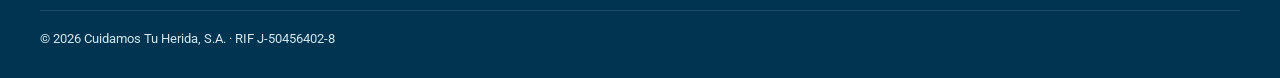
==== commit 96aa4cfb: "Sección «¿Dónde podemos ayudarte?» en el inicio (11 nov)  - Las tres modalidades como segmento propi" ====
--- a/index.html
+++ b/index.html
@@ -212,6 +212,22 @@
 </div>
 </section>
 
+<!-- DÓNDE PODEMOS AYUDARTE (11 nov 2026, pedido del cliente): las tres modalidades como segmento propio, después de los módulos. -->
+<section id="donde" aria-labelledby="donde-t" style="background: #ECF5F9;">
+<div style="max-width: 1200px; margin: 0 auto; padding: 64px 24px; display: flex; flex-direction: column; gap: 28px;">
+<div style="display: flex; flex-direction: column; gap: 10px; text-align: center; align-items: center;">
+<h2 id="donde-t" style="margin: 0; font-size: 32px; line-height: 1.2; font-weight: 700;">¿Dónde podemos <em style="color: #00A0D0;">ayudarte</em>?</h2>
+<p style="margin: 0; font-size: 18px; line-height: 1.6; color: #514C4C; max-width: 680px;">Te atendemos donde te quede mejor: en tu casa, a distancia o en nuestras dos sedes de Caracas.</p>
+</div>
+<div style="display: grid; grid-template-columns: repeat(auto-fit, minmax(260px, 1fr)); gap: 24px;">
+<a href="atencion-domiciliaria.html" class="need-card" style="padding: 30px 28px; border-radius: 18px; background: #FFFFFF; border: 2px solid #FFFFFF; color: #013451; text-decoration: none; display: flex; flex-direction: column; gap: 12px;"><span style="width: 56px; height: 56px; border-radius: 999px; background: #E3F1D5; display: flex; align-items: center; justify-content: center;"><svg width="28" height="28" viewBox="0 0 24 24" fill="none" stroke="#013451" stroke-width="1.8" stroke-linecap="round" stroke-linejoin="round" aria-hidden="true"><path d="M3 11 12 4l9 7"></path><path d="M5 10v10h14V10"></path><path d="M10 20v-6h4v6"></path></svg></span><span style="font-size: 23px; font-weight: 700;">A domicilio</span><span style="font-size: 16px; line-height: 1.6; color: #514C4C;">Te atendemos en tu casa, en Caracas, si no puedes trasladarte o prefieres atenderte allí.</span><span style="font-size: 14px; line-height: 1.5; color: #514C4C;">En algunas zonas no aplica; en esos casos te ofrecemos telemedicina.</span><span style="margin-top: auto; font-size: 15px; font-weight: 700; color: #167E89;">Atención domiciliaria →</span></a>
+<a href="telemedicina.html" class="need-card" style="padding: 30px 28px; border-radius: 18px; background: #FFFFFF; border: 2px solid #FFFFFF; color: #013451; text-decoration: none; display: flex; flex-direction: column; gap: 12px;"><span style="width: 56px; height: 56px; border-radius: 999px; background: #D4F1F9; display: flex; align-items: center; justify-content: center;"><svg width="28" height="28" viewBox="0 0 24 24" fill="none" stroke="#013451" stroke-width="1.8" stroke-linecap="round" stroke-linejoin="round" aria-hidden="true"><rect x="3" y="4" width="18" height="12" rx="2"></rect><path d="M8 20h8M12 16v4"></path></svg></span><span style="font-size: 23px; font-weight: 700;">Por telemedicina</span><span style="font-size: 16px; line-height: 1.6; color: #514C4C;">Consulta y seguimiento a distancia, desde donde estés, sin que tengas que trasladarte.</span><span style="margin-top: auto; font-size: 15px; font-weight: 700; color: #167E89;">Telemedicina →</span></a>
+<a href="unidad.html" class="need-card" style="padding: 30px 28px; border-radius: 18px; background: #FFFFFF; border: 2px solid #FFFFFF; color: #013451; text-decoration: none; display: flex; flex-direction: column; gap: 12px;"><span style="width: 56px; height: 56px; border-radius: 999px; background: #D4E7EE; display: flex; align-items: center; justify-content: center;"><svg width="28" height="28" viewBox="0 0 24 24" fill="none" stroke="#013451" stroke-width="1.8" stroke-linecap="round" stroke-linejoin="round" aria-hidden="true"><path d="M3 21h18M5 21V7l7-4 7 4v14M10 21v-4h4v4"></path></svg></span><span style="font-size: 23px; font-weight: 700;">En nuestra Unidad</span><span style="font-size: 16px; line-height: 1.6; color: #514C4C;">Dos sedes en Caracas, San Bernardino y Altamira, con nuestro equipo multidisciplinario, tecnología láser y ecografía.</span><span style="margin-top: auto; font-size: 15px; font-weight: 700; color: #167E89;">Conoce la Unidad →</span></a>
+</div>
+<a href="https://wa.me/584166181760?text=Hola%2C%20quiero%20informaci%C3%B3n%20(WEB-INICIO)" target="_blank" rel="noopener" style="align-self: center; display: inline-flex; align-items: center; min-height: 52px; padding: 0 30px; border-radius: 999px; background: #84B953; color: #013451; font-weight: 700; font-size: 17px; text-decoration: none;">Solicitar una cita</a>
+</div>
+</section>
+
 <!-- CIFRAS -->
 <section data-ref="setBand" aria-label="Datos de confianza" style="background: #013451; color: #FFFFFF;">
 <div style="max-width: 1200px; margin: 0 auto; padding: 44px 24px; display: grid; grid-template-columns: repeat(auto-fit, minmax(220px, 1fr)); gap: 24px; text-align: center;">
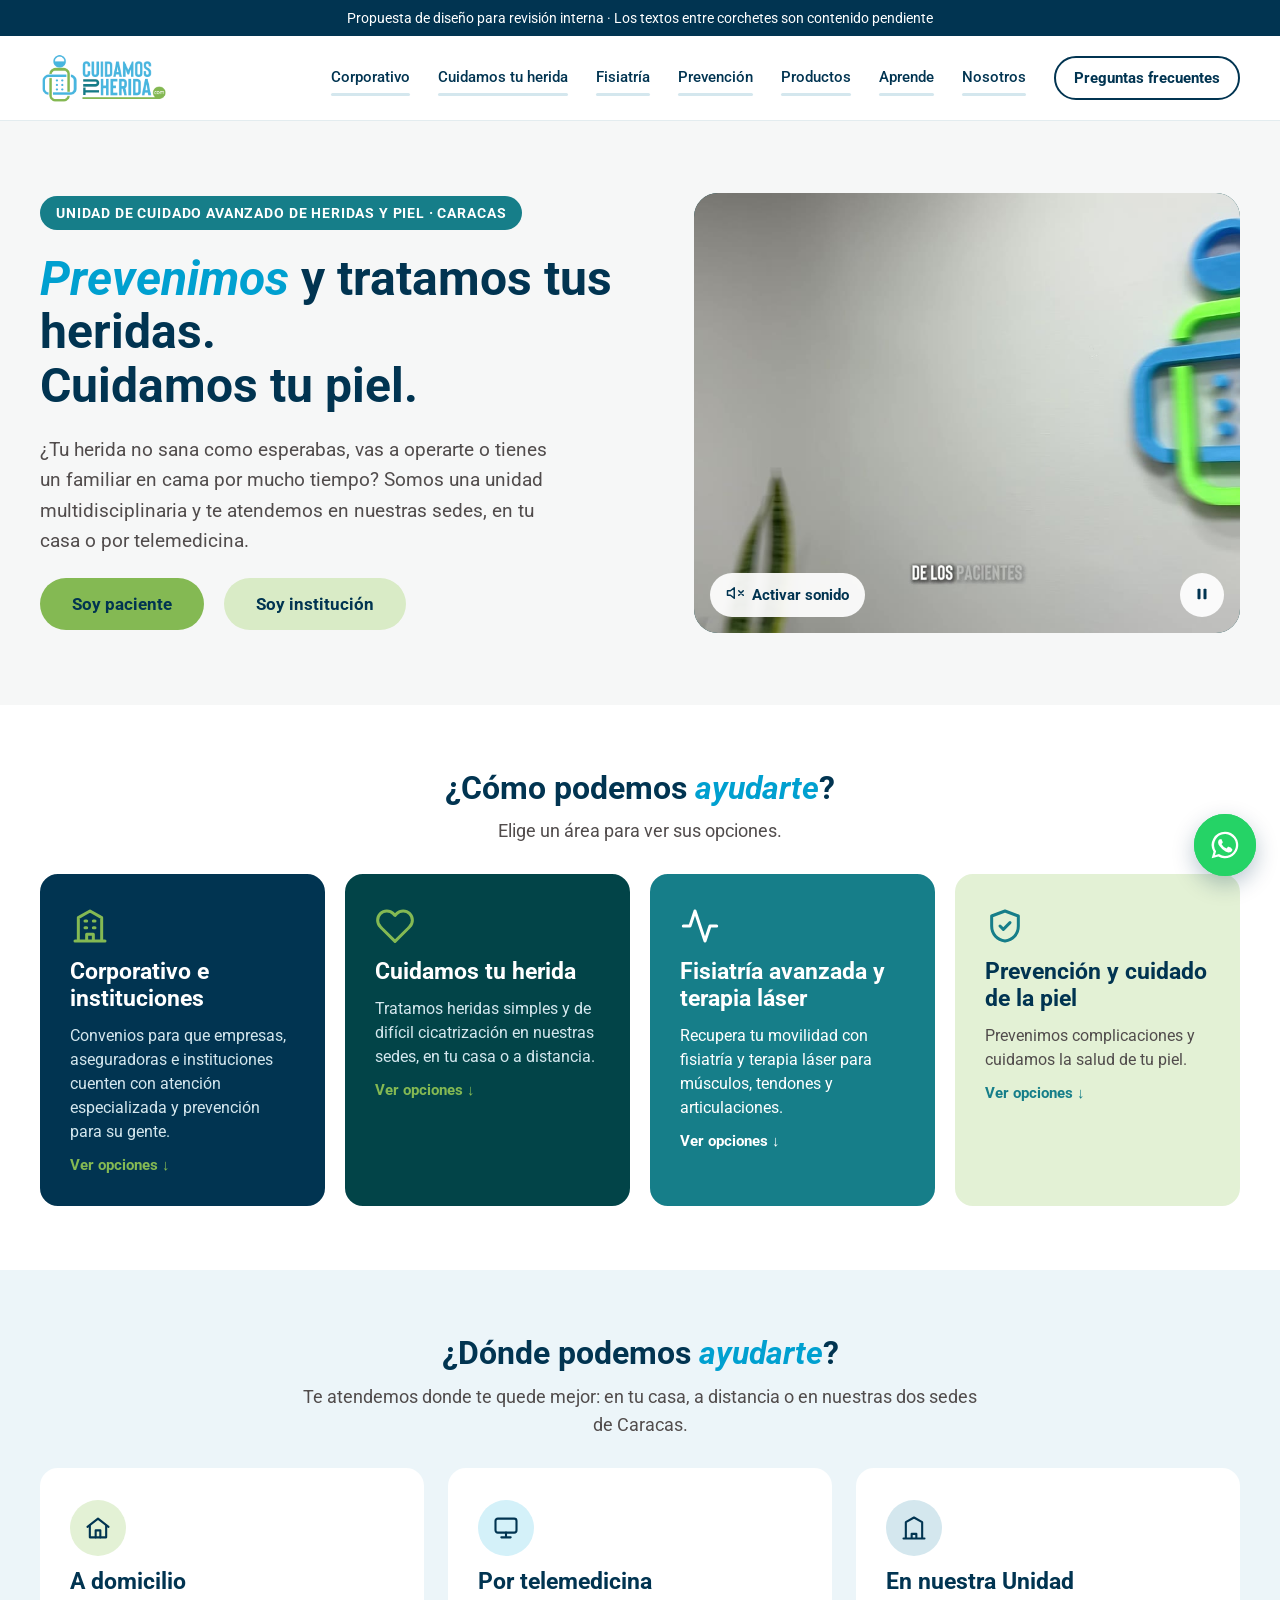
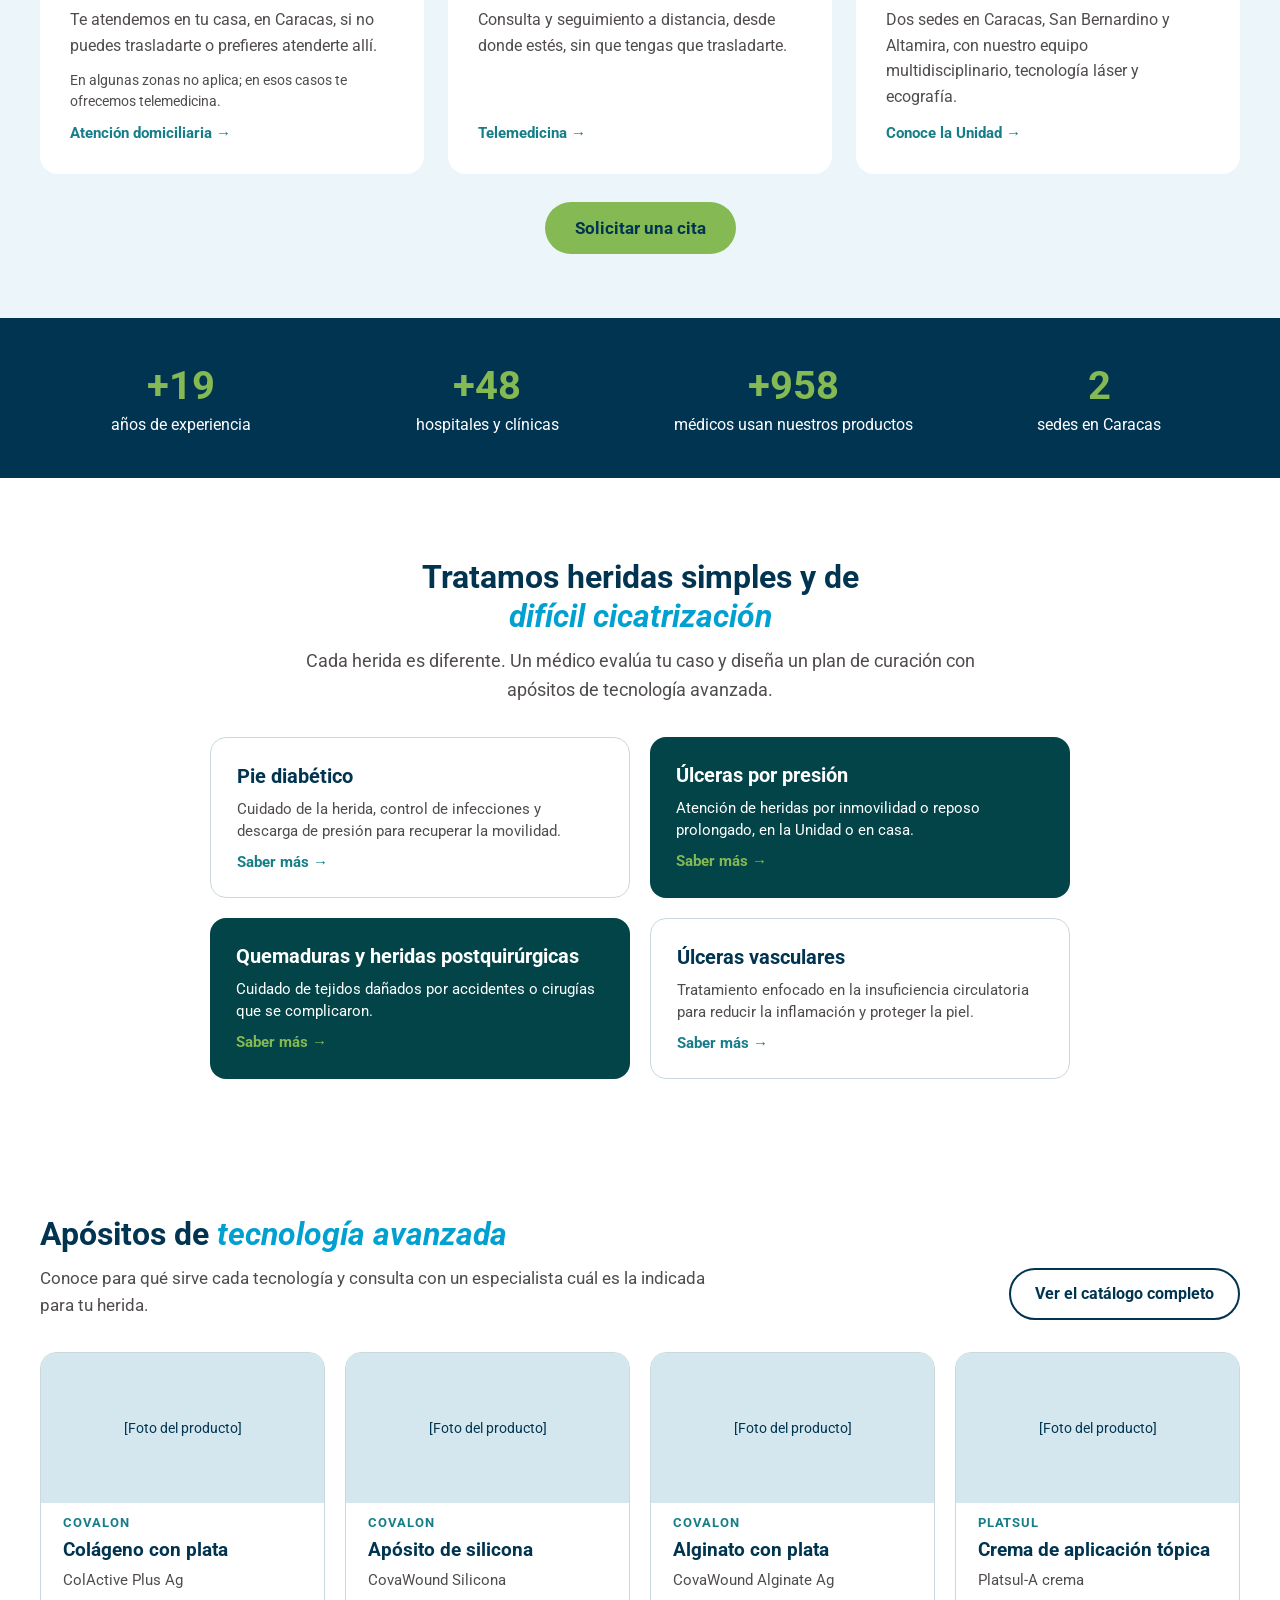
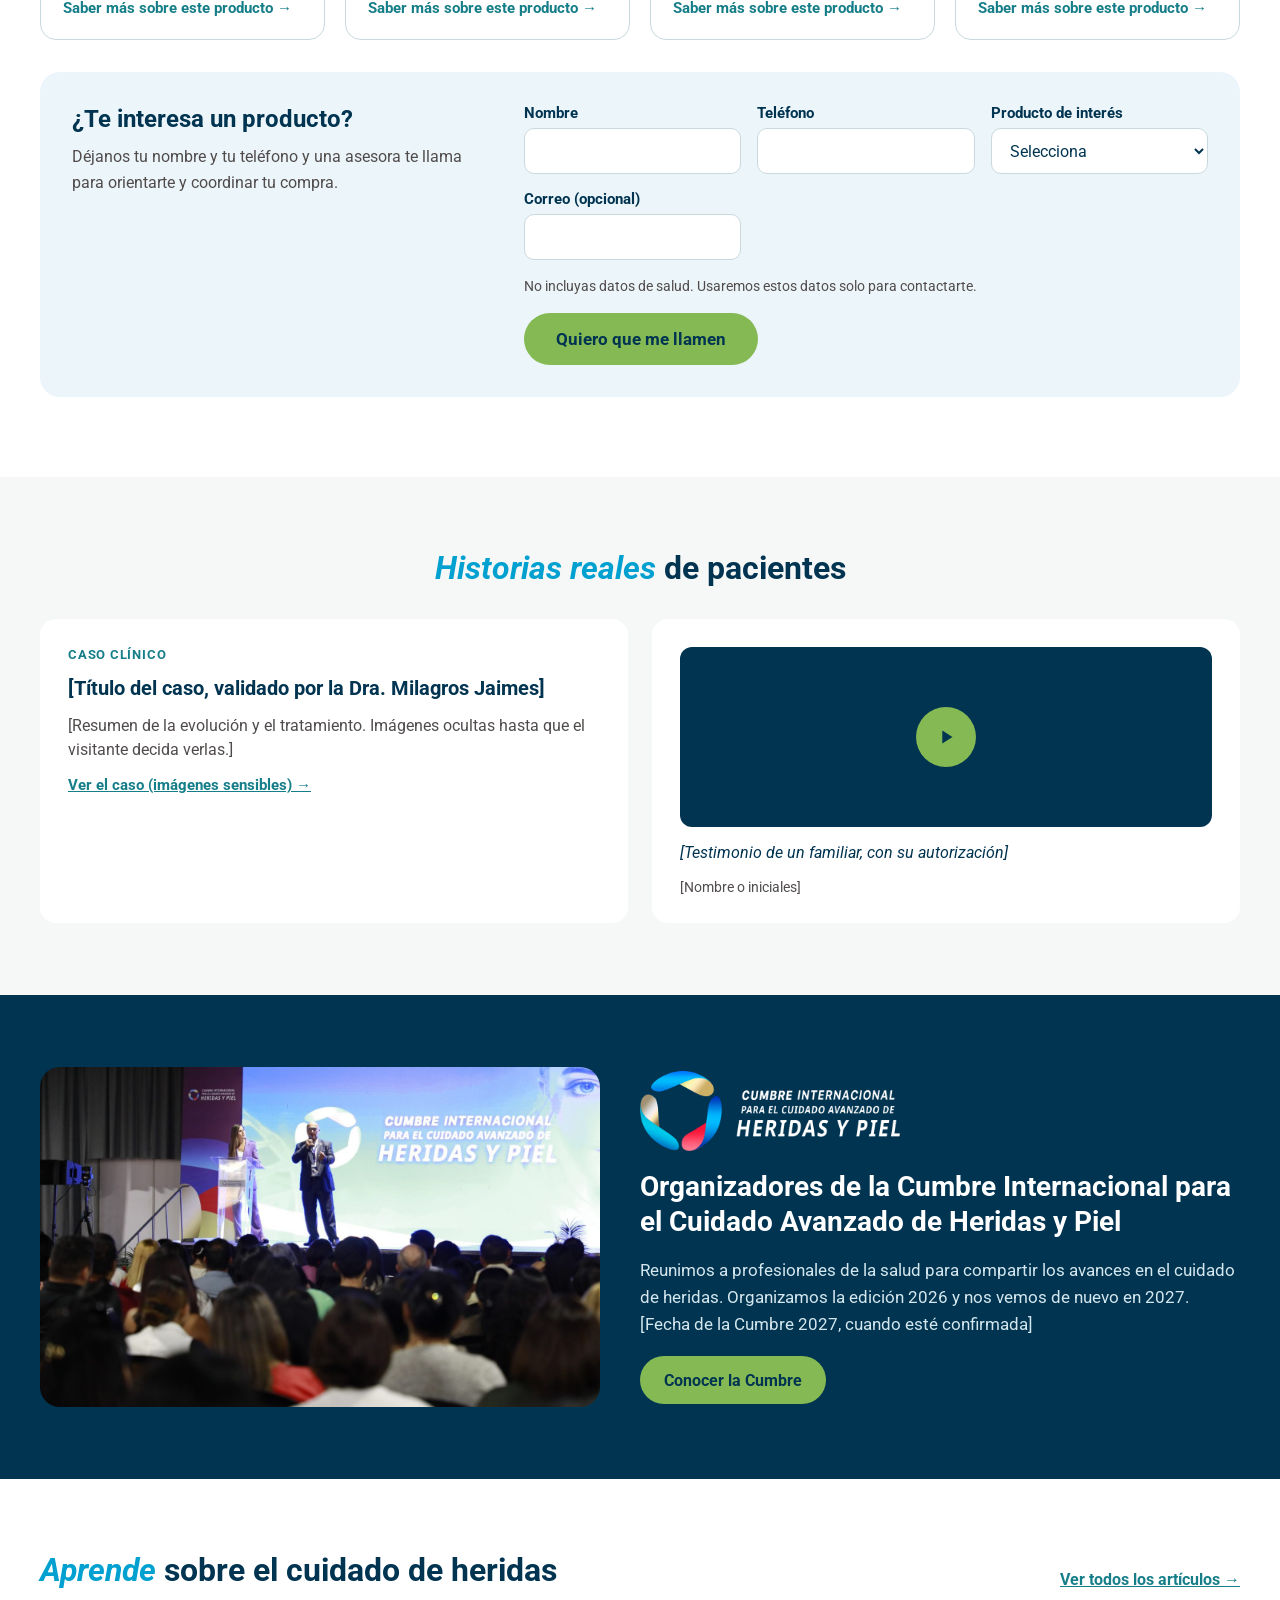
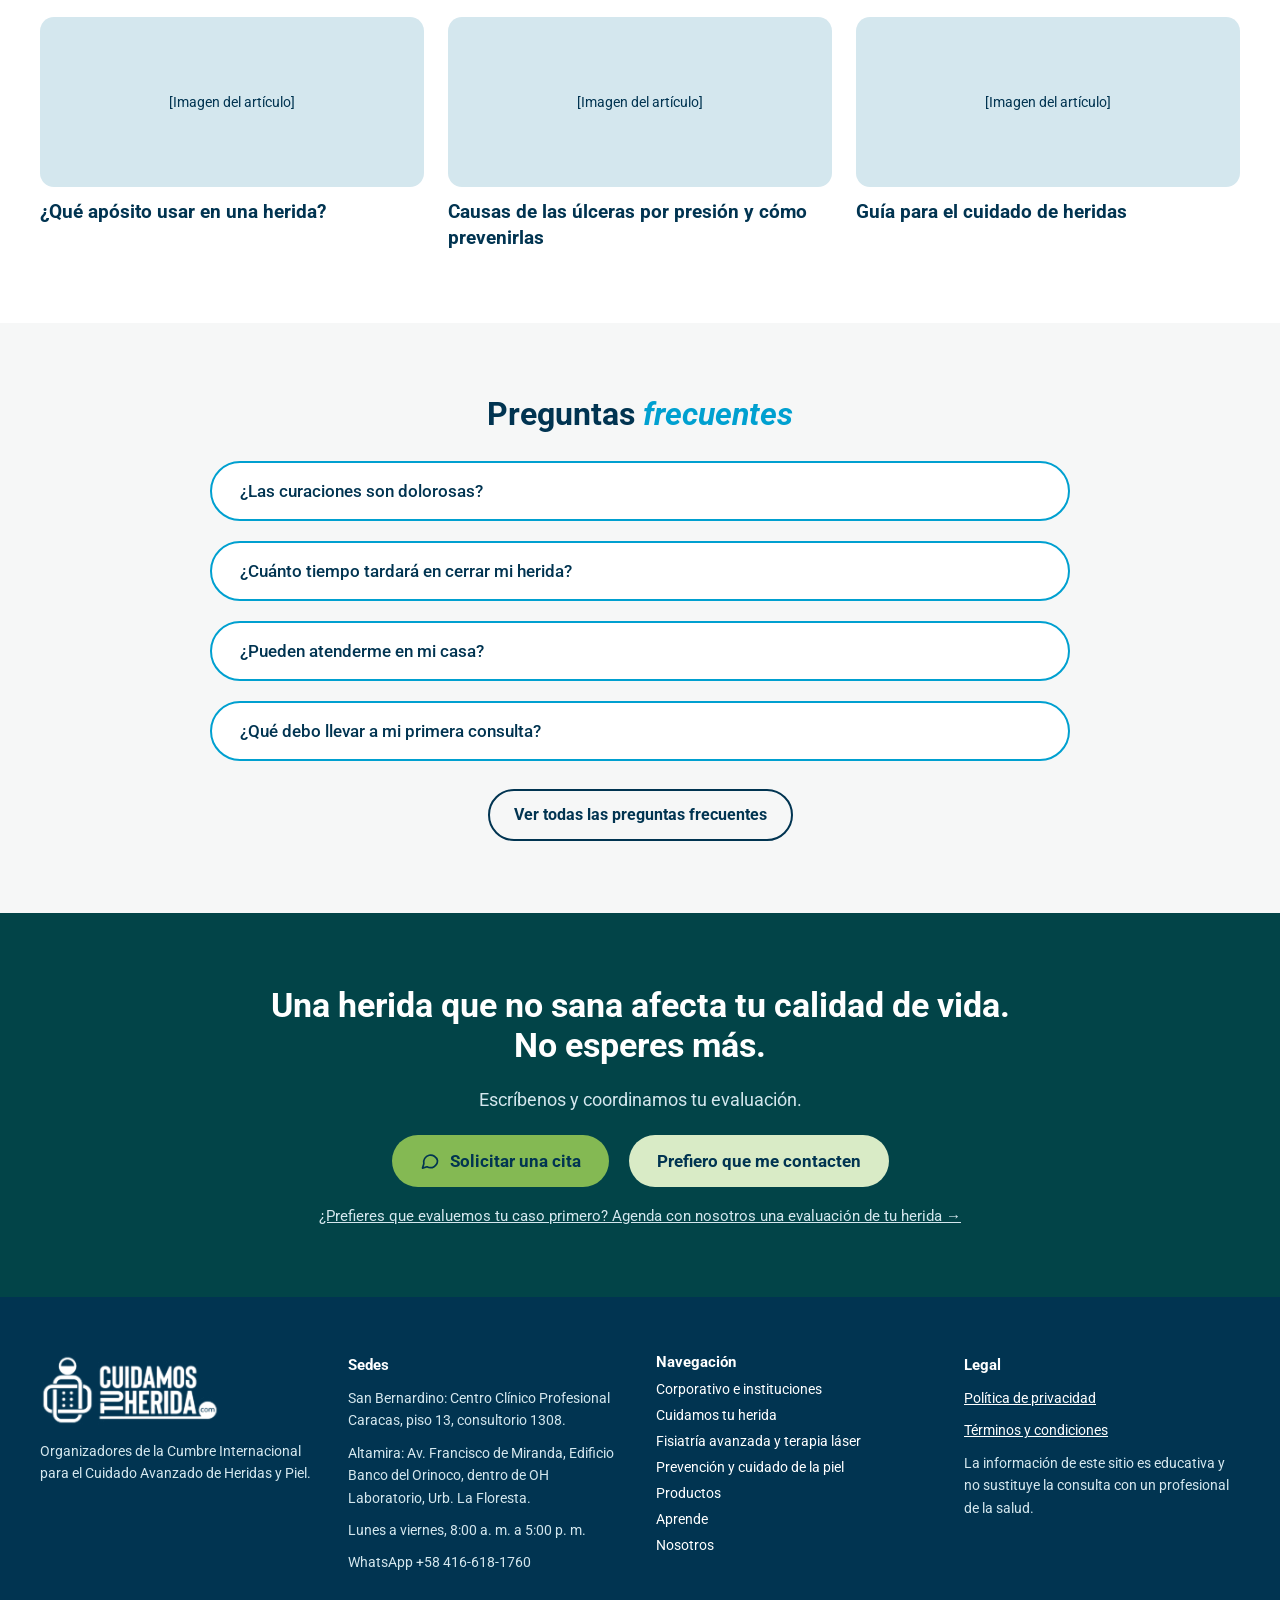
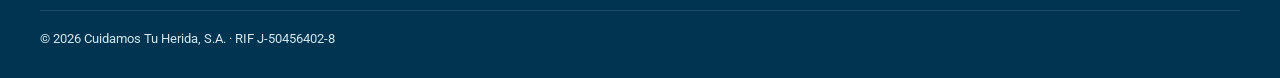
==== commit 776c86e9: "Alineación con Ethical Shields Group y Cloudflare (19 nov) - Espacios reservados del grupo en las nu" ====
--- a/index.html
+++ b/index.html
@@ -83,7 +83,7 @@
 </style>
 </head>
 <body>
-<!-- GRUPO MEDICAL SHIELDS · BARRA DEL GRUPO. Reservado e invisible hasta que el cliente apruebe el plan del ecosistema (doc «Grupo Medical Shields: un solo ecosistema web»). Franja delgada arriba de todo: «Grupo Medical Shields: Medical Shields · Cuidamos tu Herida · Cumbre · Ethical Shields», con Cuidamos tu Herida resaltada y las otras tres como enlaces. -->
+<!-- ETHICAL SHIELDS GROUP · ENCABEZADO DEL GRUPO. Reservado e invisible: se aplica al migrar CTH a Cloudflare Pages (regla del grupo del 19 nov 2026, en cumbre-web/docs/DECISIONES-VIGENTES.md). Franja arriba de todo. En computadora y tablet: «Parte de» + logo compacto del grupo (logo-esg-compacto-claro.svg u -oscuro.svg, sin descriptor) + línea divisoria + «Salud · Tecnología · Innovación» como texto legible (14 px) + botón «Conoce el grupo». En teléfono: «Parte de» + logo compacto + «Conoce el grupo», sin descriptor. «Conoce el grupo» no es un enlace: abre la lista de las cuatro marcas (Medical Shields · Cuidamos tu Herida · Cumbre · Ethical Shields AI, el mismo orden de la Cumbre) con «Estás aquí» en Cuidamos tu Herida. Referencia: encabezado de la Cumbre en cumbrechp.pages.dev. -->
 <div data-grupo="barra" hidden></div>
 <div role="note" style="background:#013451;color:#FFFFFF;font-family:Roboto,Arial,sans-serif;font-size:14px;text-align:center;padding:10px 16px;">Propuesta de diseño para revisión interna · Los textos entre corchetes son contenido pendiente</div>
 <div style="font-family: Roboto, Arial, sans-serif; color: #013451; background: #FFFFFF;">
@@ -254,7 +254,7 @@
 </div>
 </section>
 
-<!-- GRUPO MEDICAL SHIELDS · PUENTE A MEDICAL SHIELDS («Productos que usamos»). Reservado e invisible hasta que el cliente apruebe el plan del ecosistema (doc «Grupo Medical Shields: un solo ecosistema web»). Se presenta como criterio clínico, nunca como venta al paciente. El texto lo valida la Dra. Milagros Jaimes. -->
+<!-- ETHICAL SHIELDS GROUP · PUENTE A MEDICAL SHIELDS («Productos que usamos»). Reservado e invisible: se aplica al migrar CTH a Cloudflare Pages (regla del grupo del 19 nov 2026, en cumbre-web/docs/DECISIONES-VIGENTES.md). Se presenta como criterio clínico, nunca como venta al paciente. El texto lo valida la Dra. Milagros Jaimes. -->
 <div data-grupo="puente-productos" hidden></div>
 
 <!-- PRODUCTOS -->
@@ -273,7 +273,7 @@
 <a href="#productos" style="display: flex; flex-direction: column; gap: 12px; border-radius: 16px; border: 1px solid #C9D9DE; overflow: hidden; color: #013451; text-decoration: none;"><div style="height: 150px; background: #D4E7EE; display: flex; align-items: center; justify-content: center; font-size: 14px;">[Foto del producto]</div><div style="padding: 0 22px 22px; display: flex; flex-direction: column; gap: 8px;"><span style="font-size: 13px; font-weight: 700; color: #167E89; text-transform: uppercase; letter-spacing: 0.06em;">Covalon</span><span style="font-size: 19px; font-weight: 700;">Alginato con plata</span><span style="font-size: 15px; line-height: 1.5; color: #514C4C;">CovaWound Alginate Ag</span><span style="font-size: 15px; font-weight: 700; color: #167E89;">Saber más sobre este producto →</span></div></a>
 <a href="#productos" style="display: flex; flex-direction: column; gap: 12px; border-radius: 16px; border: 1px solid #C9D9DE; overflow: hidden; color: #013451; text-decoration: none;"><div style="height: 150px; background: #D4E7EE; display: flex; align-items: center; justify-content: center; font-size: 14px;">[Foto del producto]</div><div style="padding: 0 22px 22px; display: flex; flex-direction: column; gap: 8px;"><span style="font-size: 13px; font-weight: 700; color: #167E89; text-transform: uppercase; letter-spacing: 0.06em;">Platsul</span><span style="font-size: 19px; font-weight: 700;">Crema de aplicación tópica</span><span style="font-size: 15px; line-height: 1.5; color: #514C4C;">Platsul-A crema</span><span style="font-size: 15px; font-weight: 700; color: #167E89;">Saber más sobre este producto →</span></div></a>
 </div>
-<!-- FORMULARIO DE PRODUCTOS (11 nov 2026). La web no vende: el dato llega a la ejecutiva de telemarketing de CTH, que llama a la persona. Fase 1: lo envía la función de Netlify por correo (destino por confirmar). Sin datos clínicos. -->
+<!-- FORMULARIO DE PRODUCTOS (11 nov 2026). La web no vende: el dato llega a la ejecutiva de telemarketing de CTH, que llama a la persona. Fase 1: el envío está pendiente; se define al migrar CTH a Cloudflare Pages, junto con la evaluación de seguridad de los datos de CTH (destino por confirmar). Sin datos clínicos. -->
 <div id="info-producto" style="padding: 32px; border-radius: 20px; background: #ECF5F9; display: flex; flex-wrap: wrap; gap: 24px 40px; align-items: flex-start;">
 <div style="flex: 1 1 280px; display: flex; flex-direction: column; gap: 10px;">
 <h3 style="margin: 0; font-size: 24px; line-height: 1.25; font-weight: 700; color: #013451;">¿Te interesa un producto?</h3>
@@ -312,7 +312,7 @@
 </div>
 </section>
 
-<!-- GRUPO MEDICAL SHIELDS · SECCIÓN «UN SOLO ECOSISTEMA». Reservado e invisible hasta que el cliente apruebe el plan del ecosistema (doc «Grupo Medical Shields: un solo ecosistema web»). Texto de ejemplo para CTH: «Usamos productos de Medical Shields y nuestro equipo se forma con los mejores especialistas en la Cumbre». -->
+<!-- ETHICAL SHIELDS GROUP · SECCIÓN «UN SOLO ECOSISTEMA». Reservado e invisible: se aplica al migrar CTH a Cloudflare Pages (regla del grupo del 19 nov 2026, en cumbre-web/docs/DECISIONES-VIGENTES.md). «Parte de Ethical Shields Group», logo completo del grupo y cuatro tarjetas del mismo peso, en este orden y con las mismas líneas de la Cumbre (assets/js/ecosistema-propuesta.js): Medical Shields: «Suministro de productos y tecnología para el cuidado de heridas y piel.» · Cuidamos tu Herida: «Atención médica de heridas y piel y fisiatría avanzada, en sede, a domicilio y por telemedicina.» · Cumbre: «Formación y comunidad de los especialistas.» · Ethical Shields AI: «Inteligencia artificial para empresas» y «Implementación de inteligencia artificial en empresas. GesPro, su panel de control financiero.», sin enlace por ahora. Texto de ejemplo para CTH: «Usamos productos de Medical Shields y nuestro equipo se forma con los mejores especialistas en la Cumbre». -->
 <section data-grupo="ecosistema" hidden></section>
 
 <!-- CUMBRE -->
@@ -371,8 +371,6 @@
 </section>
 
 <!-- FOOTER -->
-<!-- GRUPO MEDICAL SHIELDS · PIE DEL GRUPO. Reservado e invisible hasta que el cliente apruebe el plan del ecosistema (doc «Grupo Medical Shields: un solo ecosistema web»). Va encima del pie de CTH: firma «Grupo Medical Shields · Ecosistema de Salud y Bienestar Integral», sello de cuatro anillos, logos y una línea por marca. -->
-<div data-grupo="pie" hidden></div>
 
 <footer style="background: #013451; color: #FFFFFF;">
 <div style="max-width: 1200px; margin: 0 auto; padding: 56px 24px 32px; display: flex; flex-direction: column; gap: 36px;">
@@ -408,6 +406,8 @@
 <p style="margin: 0; padding-top: 20px; border-top: 1px solid #1E4D6B; font-size: 13px; color: #D4E7EE;">© 2026 Cuidamos Tu Herida, S.A. · RIF J-50456402-8</p>
 </div>
 </footer>
+<!-- ETHICAL SHIELDS GROUP · PIE DEL GRUPO. Reservado e invisible: se aplica al migrar CTH a Cloudflare Pages (regla del grupo del 19 nov 2026, en cumbre-web/docs/DECISIONES-VIGENTES.md). Va debajo del pie de CTH, como en la Cumbre. Logo completo del grupo (logo-esg-horizontal-claro.svg u -oscuro.svg, con «Salud · Tecnología · Innovación» debajo) en tamaño legible (en la Cumbre: 80 px de alto en computadora y tablet, 70 px en teléfono), y el resto como el pie del grupo de la Cumbre. Sin «Página del grupo: próximamente». -->
+<div data-grupo="pie" hidden></div>
 
 <a class="wa-float" href="https://wa.me/584166181760?text=Hola%2C%20quiero%20informaci%C3%B3n%20(WEB-INICIO)" target="_blank" rel="noopener" aria-label="Escríbenos por WhatsApp"><svg width="32" height="32" viewBox="0 0 24 24" fill="#FFFFFF" aria-hidden="true"><path d="M12 2a10 10 0 0 0-8.6 15.1L2 22l5-1.3A10 10 0 1 0 12 2zm0 18.2a8.2 8.2 0 0 1-4.2-1.2l-.3-.2-3 .8.8-2.9-.2-.3A8.2 8.2 0 1 1 12 20.2zm4.5-6.1c-.2-.1-1.5-.7-1.7-.8-.2-.1-.4-.1-.6.1l-.8 1c-.1.2-.3.2-.5.1a6.7 6.7 0 0 1-3.3-2.9c-.3-.4.2-.4.7-1.4.1-.2 0-.3 0-.4l-.8-1.8c-.2-.5-.4-.4-.6-.4h-.5a1 1 0 0 0-.7.3 3 3 0 0 0-.9 2.2 5.1 5.1 0 0 0 1.1 2.7 11.7 11.7 0 0 0 4.5 4c1.7.7 2.3.8 3.2.7.5-.1 1.5-.6 1.7-1.2.2-.6.2-1.1.2-1.2-.1-.1-.3-.2-.5-.3z"></path></svg><span class="wa-tip" aria-hidden="true">Escríbenos por WhatsApp</span></a>
 </div>
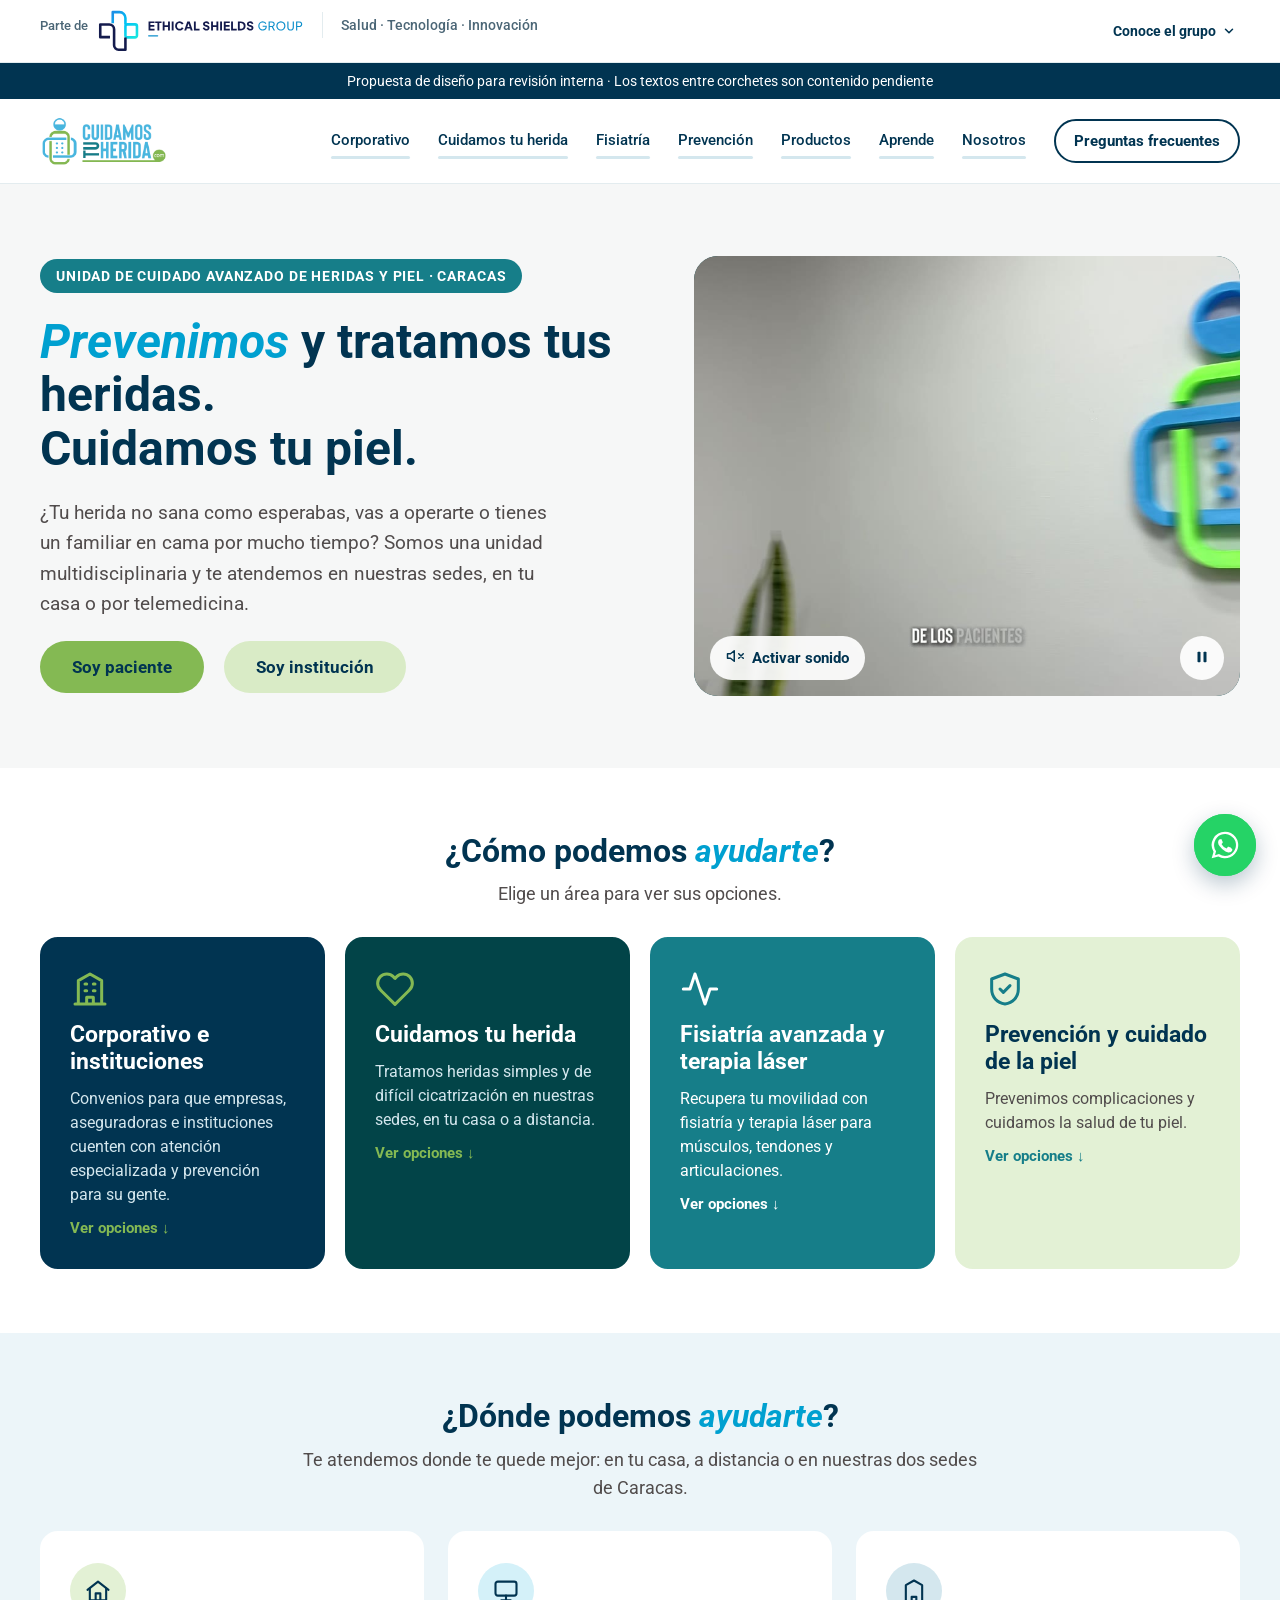
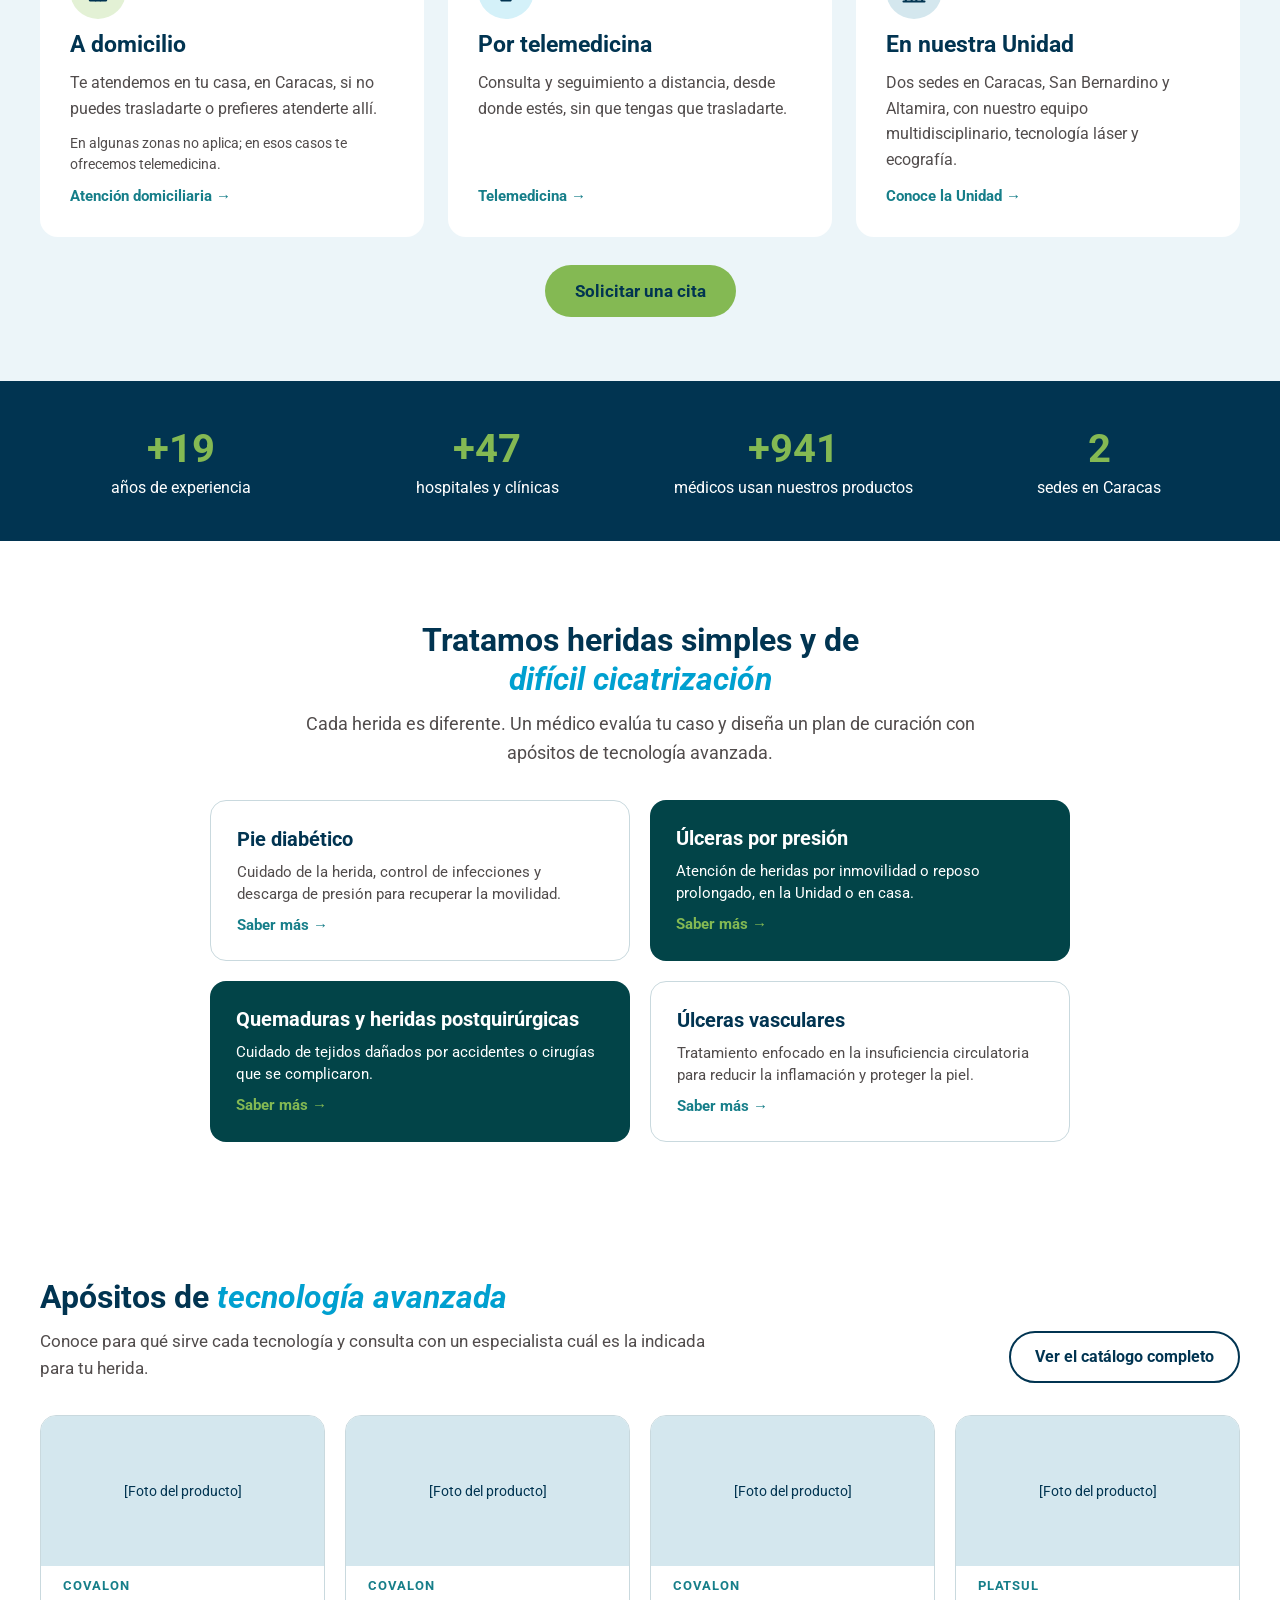
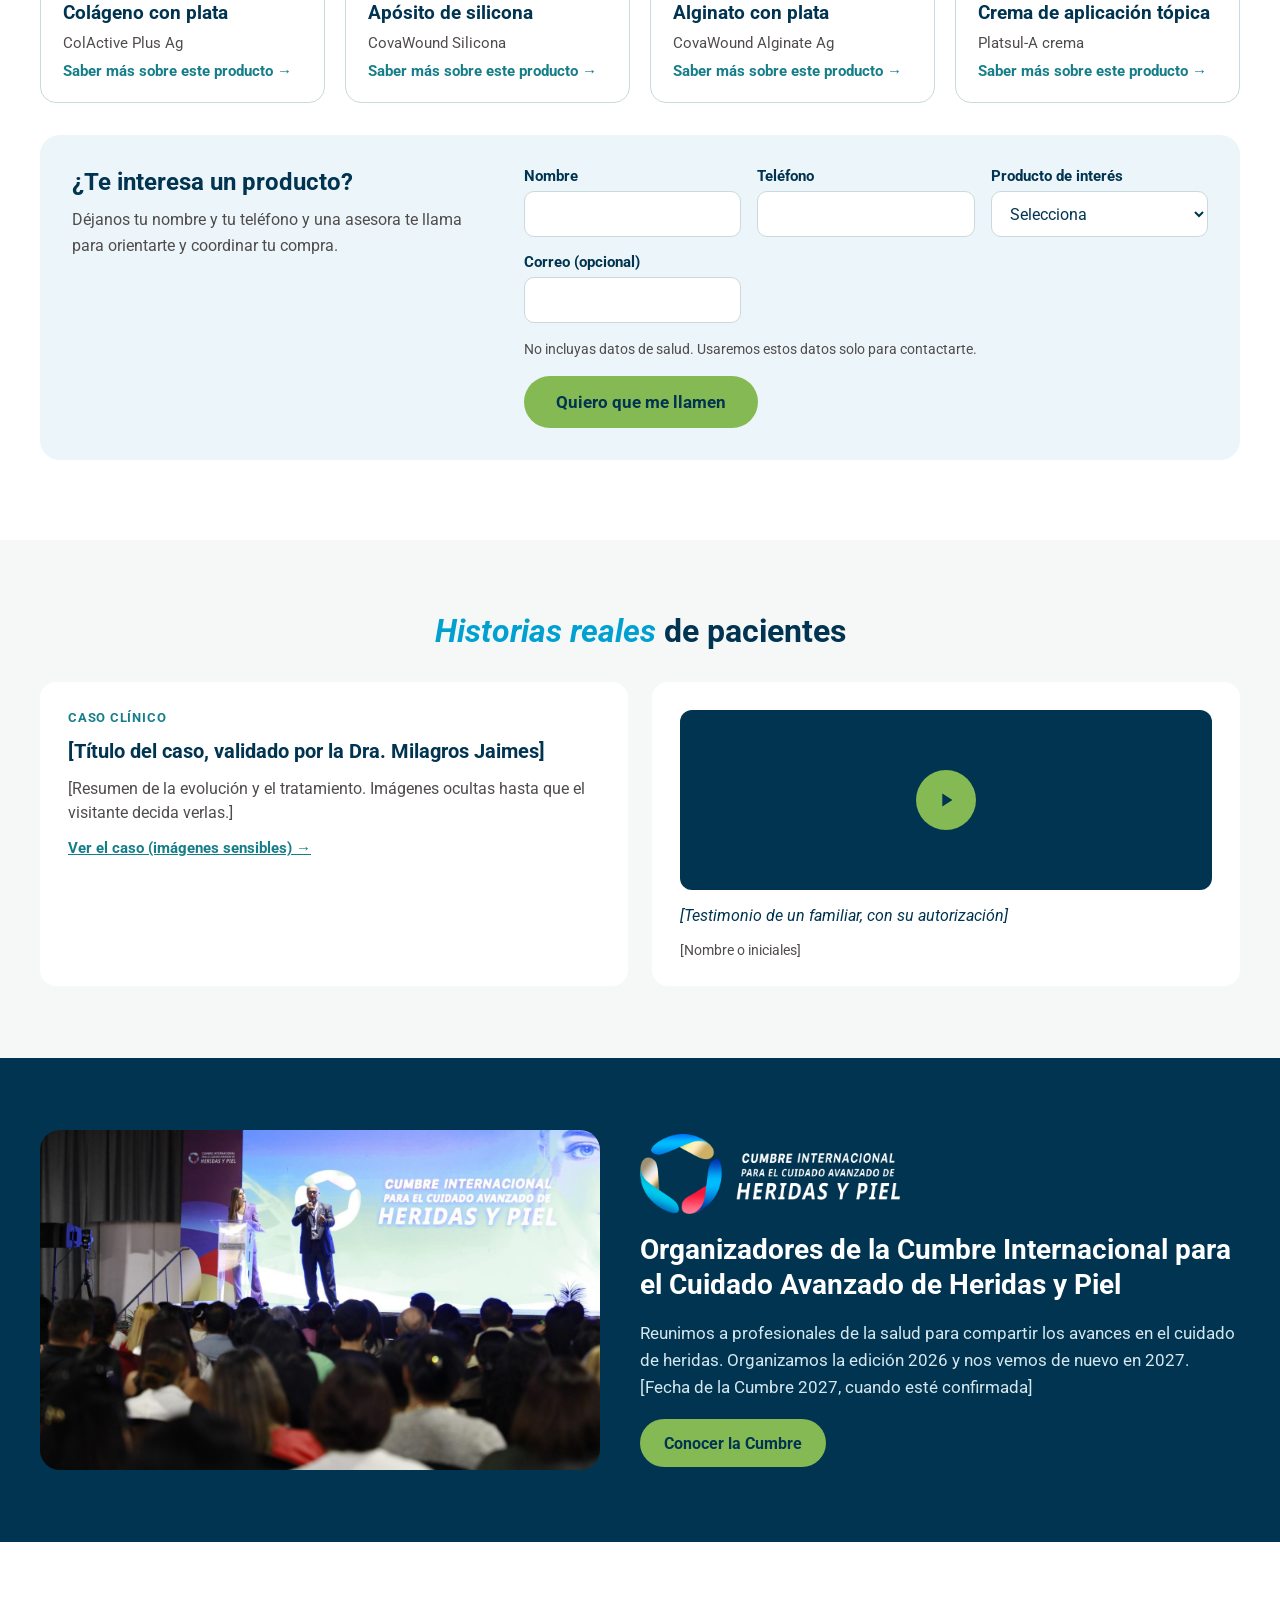
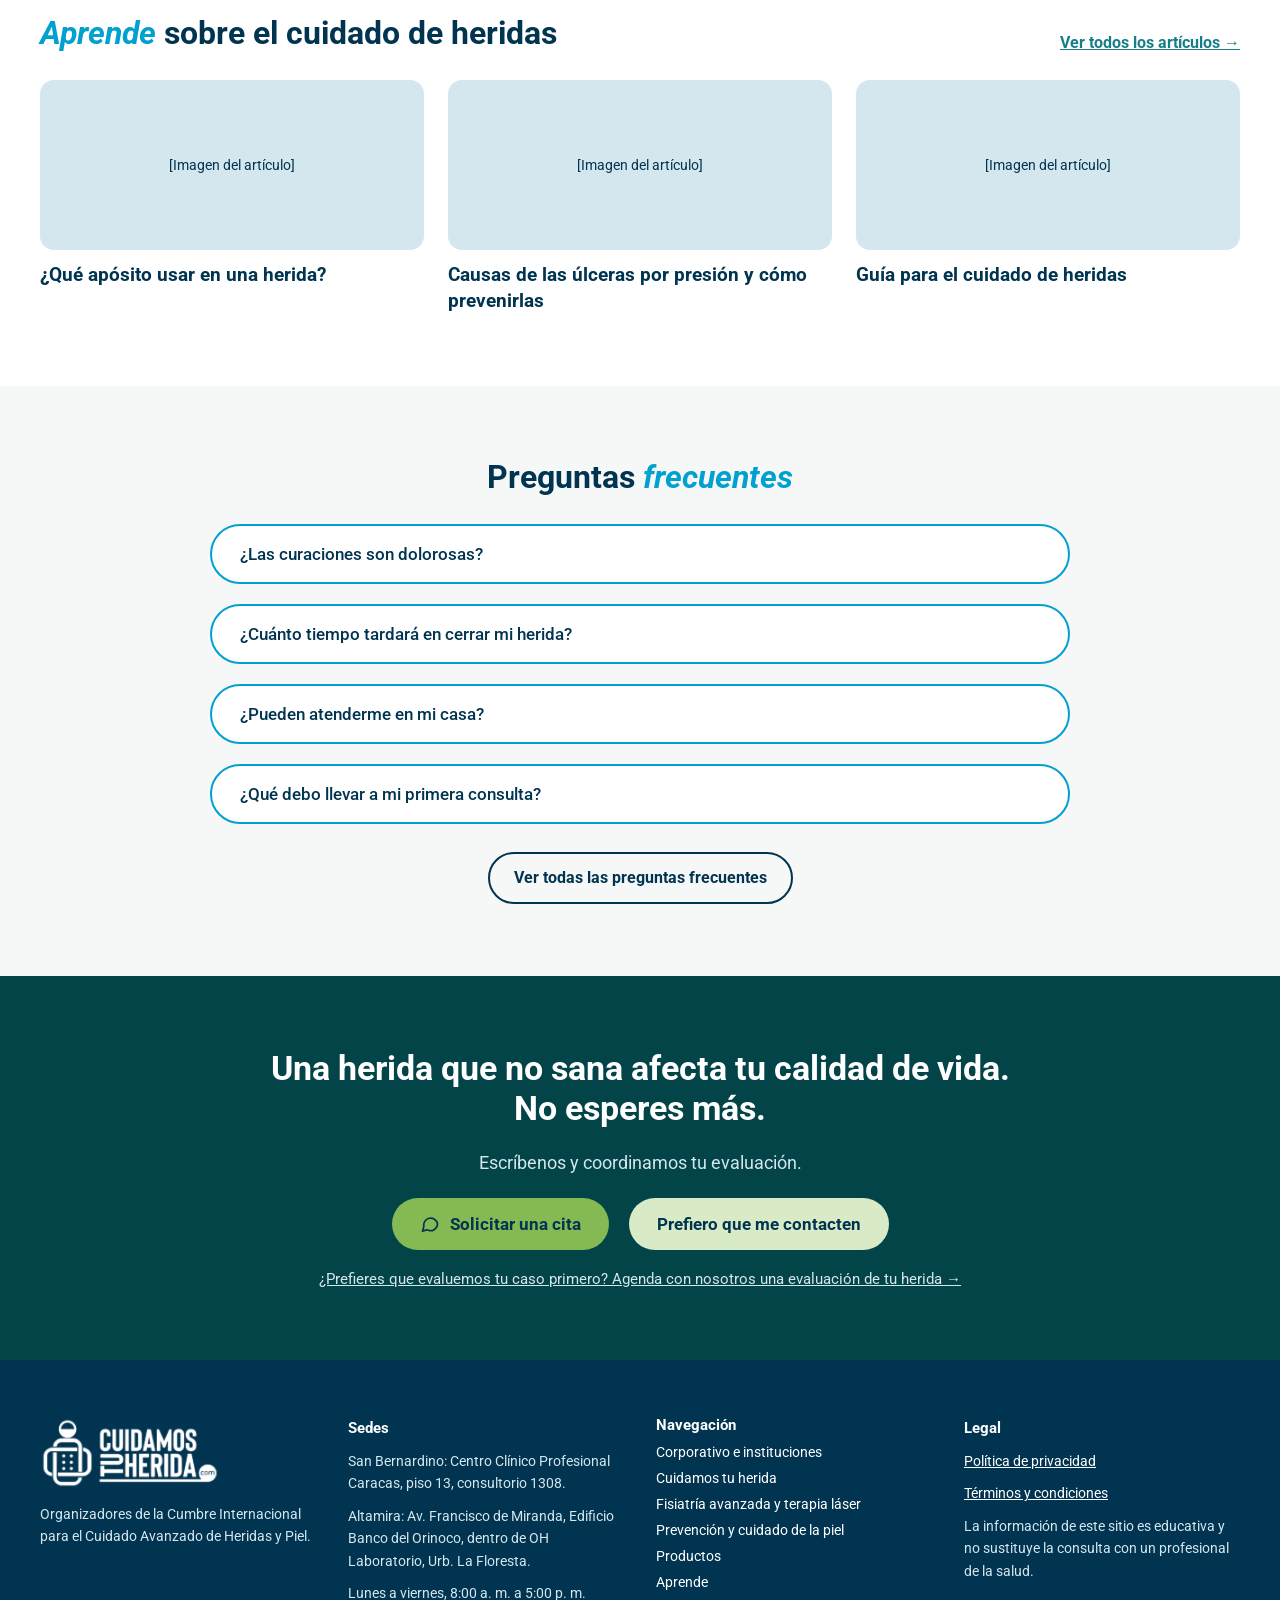
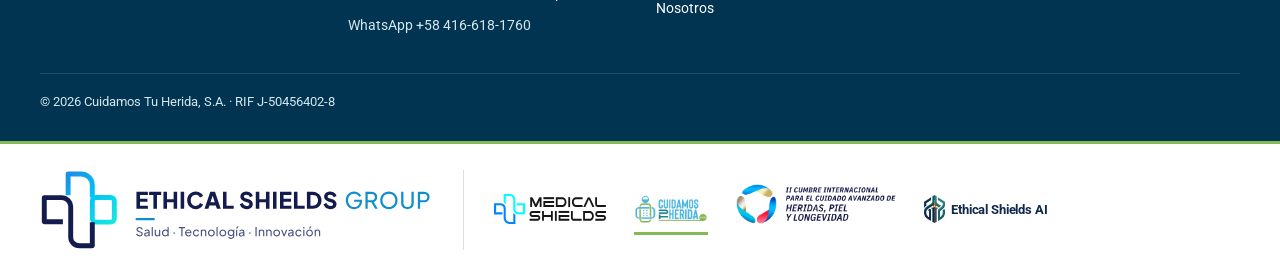
==== commit 2b7ed1ec: "Encabezado y pie del grupo visibles en la propuesta (19 nov) - Ethical Shields Group en las nueve pá" ====
--- a/index.html
+++ b/index.html
@@ -81,10 +81,11 @@
 .f-i{min-height:46px;padding:0 14px;border-radius:10px;border:1px solid #C9D9DE;font-family:Roboto,Arial,sans-serif;font-size:16px;font-weight:400;color:#013451;background:#FFFFFF;box-sizing:border-box;width:100%}
 .f-i:focus{outline:3px solid rgba(0,160,208,.35);border-color:#00A0D0}
 </style>
+<link rel="stylesheet" href="assets/grupo.css">
 </head>
 <body>
-<!-- ETHICAL SHIELDS GROUP · ENCABEZADO DEL GRUPO. Reservado e invisible: se aplica al migrar CTH a Cloudflare Pages (regla del grupo del 19 nov 2026, en cumbre-web/docs/DECISIONES-VIGENTES.md). Franja arriba de todo. En computadora y tablet: «Parte de» + logo compacto del grupo (logo-esg-compacto-claro.svg u -oscuro.svg, sin descriptor) + línea divisoria + «Salud · Tecnología · Innovación» como texto legible (14 px) + botón «Conoce el grupo». En teléfono: «Parte de» + logo compacto + «Conoce el grupo», sin descriptor. «Conoce el grupo» no es un enlace: abre la lista de las cuatro marcas (Medical Shields · Cuidamos tu Herida · Cumbre · Ethical Shields AI, el mismo orden de la Cumbre) con «Estás aquí» en Cuidamos tu Herida. Referencia: encabezado de la Cumbre en cumbrechp.pages.dev. -->
-<div data-grupo="barra" hidden></div>
+<!-- ETHICAL SHIELDS GROUP · ENCABEZADO DEL GRUPO. Visible en la propuesta desde el 19 nov 2026 (pedido de Jenny, para que el equipo lo revise). Lo arma assets/grupo.js con assets/grupo.css; un cambio se hace allí, no en las nueve páginas. Regla del grupo del 19 nov (cumbre-web/docs/DECISIONES-VIGENTES.md): en computadora y tablet, «Parte de» + logo compacto + línea divisoria + «Salud · Tecnología · Innovación» + «Conoce el grupo»; en teléfono, sin descriptor. «Conoce el grupo» no es un enlace: abre la lista de las cuatro marcas con «Estás aquí» en CTH. -->
+<div data-grupo="barra" class="gbar"></div>
 <div role="note" style="background:#013451;color:#FFFFFF;font-family:Roboto,Arial,sans-serif;font-size:14px;text-align:center;padding:10px 16px;">Propuesta de diseño para revisión interna · Los textos entre corchetes son contenido pendiente</div>
 <div style="font-family: Roboto, Arial, sans-serif; color: #013451; background: #FFFFFF;">
 
@@ -406,12 +407,13 @@
 <p style="margin: 0; padding-top: 20px; border-top: 1px solid #1E4D6B; font-size: 13px; color: #D4E7EE;">© 2026 Cuidamos Tu Herida, S.A. · RIF J-50456402-8</p>
 </div>
 </footer>
-<!-- ETHICAL SHIELDS GROUP · PIE DEL GRUPO. Reservado e invisible: se aplica al migrar CTH a Cloudflare Pages (regla del grupo del 19 nov 2026, en cumbre-web/docs/DECISIONES-VIGENTES.md). Va debajo del pie de CTH, como en la Cumbre. Logo completo del grupo (logo-esg-horizontal-claro.svg u -oscuro.svg, con «Salud · Tecnología · Innovación» debajo) en tamaño legible (en la Cumbre: 80 px de alto en computadora y tablet, 70 px en teléfono), y el resto como el pie del grupo de la Cumbre. Sin «Página del grupo: próximamente». -->
-<div data-grupo="pie" hidden></div>
+<!-- ETHICAL SHIELDS GROUP · PIE DEL GRUPO. Visible en la propuesta desde el 19 nov 2026 (pedido de Jenny). Debajo del pie de CTH, como en la Cumbre. Lo arma assets/grupo.js: logo completo del grupo en tamaño legible y los logos de las cuatro marcas. -->
+<div data-grupo="pie" class="gpie"></div>
 
 <a class="wa-float" href="https://wa.me/584166181760?text=Hola%2C%20quiero%20informaci%C3%B3n%20(WEB-INICIO)" target="_blank" rel="noopener" aria-label="Escríbenos por WhatsApp"><svg width="32" height="32" viewBox="0 0 24 24" fill="#FFFFFF" aria-hidden="true"><path d="M12 2a10 10 0 0 0-8.6 15.1L2 22l5-1.3A10 10 0 1 0 12 2zm0 18.2a8.2 8.2 0 0 1-4.2-1.2l-.3-.2-3 .8.8-2.9-.2-.3A8.2 8.2 0 1 1 12 20.2zm4.5-6.1c-.2-.1-1.5-.7-1.7-.8-.2-.1-.4-.1-.6.1l-.8 1c-.1.2-.3.2-.5.1a6.7 6.7 0 0 1-3.3-2.9c-.3-.4.2-.4.7-1.4.1-.2 0-.3 0-.4l-.8-1.8c-.2-.5-.4-.4-.6-.4h-.5a1 1 0 0 0-.7.3 3 3 0 0 0-.9 2.2 5.1 5.1 0 0 0 1.1 2.7 11.7 11.7 0 0 0 4.5 4c1.7.7 2.3.8 3.2.7.5-.1 1.5-.6 1.7-1.2.2-.6.2-1.1.2-1.2-.1-.1-.3-.2-.5-.3z"></path></svg><span class="wa-tip" aria-hidden="true">Escríbenos por WhatsApp</span></a>
 </div>
 
 <script src="assets/app.js"></script>
+<script src="assets/grupo.js"></script>
 </body>
 </html>
--- a/assets/grupo.css
+++ b/assets/grupo.css
@@ -0,0 +1,110 @@
+/* Ethical Shields Group · encabezado y pie del grupo en la propuesta de CTH (19 nov 2026)
+   Regla del grupo del 19 nov (cumbre-web/docs/DECISIONES-VIGENTES.md), con la misma estructura y medidas
+   que la Cumbre (cumbre-web/assets/css/ecosistema-propuesta.css) y los colores de CTH.
+   Lo arma assets/grupo.js dentro de los contenedores data-grupo="barra" y data-grupo="pie". */
+
+:root{
+  --grp-navy:#013451;
+  --grp-gris:#4B6676;
+  --grp-borde:#E3ECEF;
+  --grp-verde:#84B953;
+  --grp-verde-claro:#D9EBC6;
+  --grp-fondo:#F4F9F1;
+}
+
+/* ---------- Logo del grupo ---------- */
+.glogo{display:inline-flex;align-items:center;line-height:1}
+.glogo img{display:block;height:var(--gl-h,32px);width:auto;flex:none}
+
+/* ---------- Encabezado del grupo ---------- */
+.gbar{position:relative;z-index:65;background:#FFFFFF;border-bottom:1px solid var(--grp-borde);font-family:Roboto,Arial,sans-serif;color:var(--grp-navy)}
+/* Se reserva el alto antes de que el JS lo arme, para que la página no salte. */
+.gbar:empty{min-height:53px}
+.gbar-in{max-width:1248px;margin:0 auto;padding:8px 24px;min-height:52px;box-sizing:border-box;display:flex;align-items:center;gap:18px}
+.gbar .glogo{min-height:46px}
+.gbar-pde{font-size:13px;font-weight:500;color:var(--grp-gris);white-space:nowrap;margin-right:-8px}
+.gbar-sep{width:1px;height:26px;background:var(--grp-borde);flex:none}
+.gbar-parte{font-size:14px;font-weight:500;color:var(--grp-gris);white-space:nowrap}
+/* El nombre del logo compacto está por encima del centro del símbolo: el texto se alinea con el nombre (como en la Cumbre). */
+.gbar-pde,.gbar-sep,.gbar-parte{position:relative;top:-6px}
+.gbar-esp{flex:1}
+.gbar-btn{font:inherit;font-size:14px;font-weight:700;color:var(--grp-navy);background:transparent;border:0;padding:8px 4px;cursor:pointer;display:inline-flex;align-items:center;gap:6px;white-space:nowrap}
+.gbar-btn:hover{text-decoration:underline}
+.gbar-btn:focus-visible{outline:2px solid var(--grp-navy);outline-offset:2px;border-radius:4px}
+.gbar-btn svg{transition:transform 200ms ease}
+.gbar-btn[aria-expanded="true"] svg{transform:rotate(180deg)}
+
+/* Lista de las cuatro marcas («Conoce el grupo») */
+.gsel{position:absolute;right:max(24px,calc((100% - 1248px) / 2 + 24px));top:calc(100% + 8px);width:min(420px,calc(100vw - 32px));background:#FFFFFF;border:1px solid var(--grp-borde);border-radius:18px;box-shadow:0 24px 60px rgba(1,52,81,0.22);padding:10px;z-index:90;box-sizing:border-box}
+.gsel[hidden]{display:none}
+.gsel-tit{padding:8px 10px 12px;border-bottom:1px solid var(--grp-borde);margin-bottom:6px}
+.gsel a,.gsel .gsel-item{display:grid;grid-template-columns:120px 1fr auto;align-items:center;gap:14px;padding:12px 10px;border-radius:12px;text-decoration:none;color:var(--grp-navy)}
+.gsel a:hover{background:#F3F8FA}
+.gsel a[aria-current="page"]{background:var(--grp-fondo)}
+.gsel-logo{height:34px;display:flex;align-items:center}
+.gsel-logo img{max-height:34px;max-width:120px;width:auto;display:block}
+.gsel-item[data-marca="cumbre"] .gsel-logo img,.gsel a[data-marca="cumbre"] .gsel-logo img{max-height:40px}
+.gsel-txt{display:flex;flex-direction:column;gap:2px;font-size:13px;color:var(--grp-gris)}
+.gsel-txt strong{font-size:15px;color:var(--grp-navy)}
+.gsel-aqui{font-size:12px;font-weight:700;color:var(--grp-navy);background:var(--grp-verde-claro);padding:4px 10px;border-radius:999px;white-space:nowrap}
+.gsel-ir{color:var(--grp-gris)}
+
+/* Logo de Ethical Shields AI: su marca y su nombre, como en la Cumbre */
+.es-logo{display:inline-flex;align-items:center;gap:6px;font-weight:700;letter-spacing:-0.01em;color:#10294D;white-space:nowrap;line-height:1}
+.es-logo img{height:100%;width:auto;display:block}
+.gsel-logo .es-logo{height:30px;font-size:11px}
+
+/* ---------- Pie del grupo (debajo del pie de CTH) ---------- */
+.gpie{background:#FFFFFF;color:var(--grp-navy);border-top:3px solid var(--grp-verde);font-family:Roboto,Arial,sans-serif}
+.gpie:empty{min-height:132px}
+.gpie-in{max-width:1248px;margin:0 auto;padding:26px 24px;display:flex;align-items:center;gap:30px;flex-wrap:wrap;box-sizing:border-box}
+.gpie-sep{width:1px;align-self:stretch;min-height:48px;background:currentColor;opacity:0.15}
+.gpie-logos{display:flex;align-items:flex-end;gap:28px;flex-wrap:nowrap;flex:1;min-width:300px}
+.gpie-logos a,.gpie-logos span.gpie-marca{display:flex;align-items:center;height:30px;padding-bottom:8px;border-bottom:3px solid transparent;text-decoration:none}
+.gpie-logos a[aria-current="page"]{border-bottom-color:var(--grp-verde)}
+.gpie-logos img{max-height:30px;width:auto;display:block}
+.gpie-logos [data-marca="cumbre"]{height:40px}
+.gpie-logos [data-marca="cumbre"] img{max-height:40px}
+.gpie-logos .es-logo{height:28px;font-size:13px}
+
+/* ---------- Tablet ----------
+   CTH es más angosto que la Cumbre (columna de 1200 px más 24 px de margen a cada lado): desde 1100 px el logo del grupo pasa a su propia fila
+   y los logos de las marcas pueden bajar de línea, para que nada se salga del ancho. */
+@media (max-width: 1100px){
+  .gpie-logos{flex-wrap:wrap}
+  /* El logo del grupo ocupa su propia fila en el pie, grande y sin apretar los logos de las empresas. */
+  .gpie-in > .glogo{flex-basis:100%}
+  .gpie-in > .glogo + .gpie-sep{display:none}
+}
+/* ---------- Teléfono: «Parte de» + logo compacto + «Conoce el grupo», sin descriptor ---------- */
+@media (max-width: 760px){
+  .gbar:empty{min-height:47px}
+  .gbar-in{gap:10px;padding:6px 24px;min-height:46px}
+  .gbar-parte,.gbar-sep{display:none!important}
+  .gbar-pde{font-size:12px;margin-right:-4px;top:-4px}
+  .gbar .glogo{min-height:34px;--gl-h:30px!important}
+  .gbar-btn{font-size:13px;padding:6px 0}
+  .gsel{right:8px;left:8px;width:auto}
+  .gsel a,.gsel .gsel-item{grid-template-columns:92px 1fr auto;gap:10px}
+  .gsel-logo img{max-width:88px}
+  .gsel-logo .es-logo{font-size:9px}
+  .gsel-tit .glogo{--gl-h:56px!important}
+  .gpie .glogo{--gl-h:70px!important}
+  .gpie-in{padding:22px 24px;flex-direction:column;align-items:flex-start;gap:18px}
+  .gpie-sep{display:none}
+  .gpie-logos{gap:18px;min-width:0}
+}
+@media (max-width: 380px){
+  /* Con los márgenes de 24 px de CTH, el logo completo del pie se reduce un poco para que entre a lo ancho. */
+  .gpie .glogo{--gl-h:62px!important}
+  .gbar .glogo{--gl-h:26px!important}
+  .gbar-pde{font-size:11px;top:-3px}
+  .gbar-btn{font-size:12px}
+}
+@media (max-width: 340px){
+  .gpie .glogo{--gl-h:54px!important}
+  .gbar-in{padding-left:16px;padding-right:16px}
+  .gbar .glogo{--gl-h:24px!important}
+  .gbar-btn svg{display:none}
+}
+@media (prefers-reduced-motion: reduce){.gbar-btn svg{transition:none}}
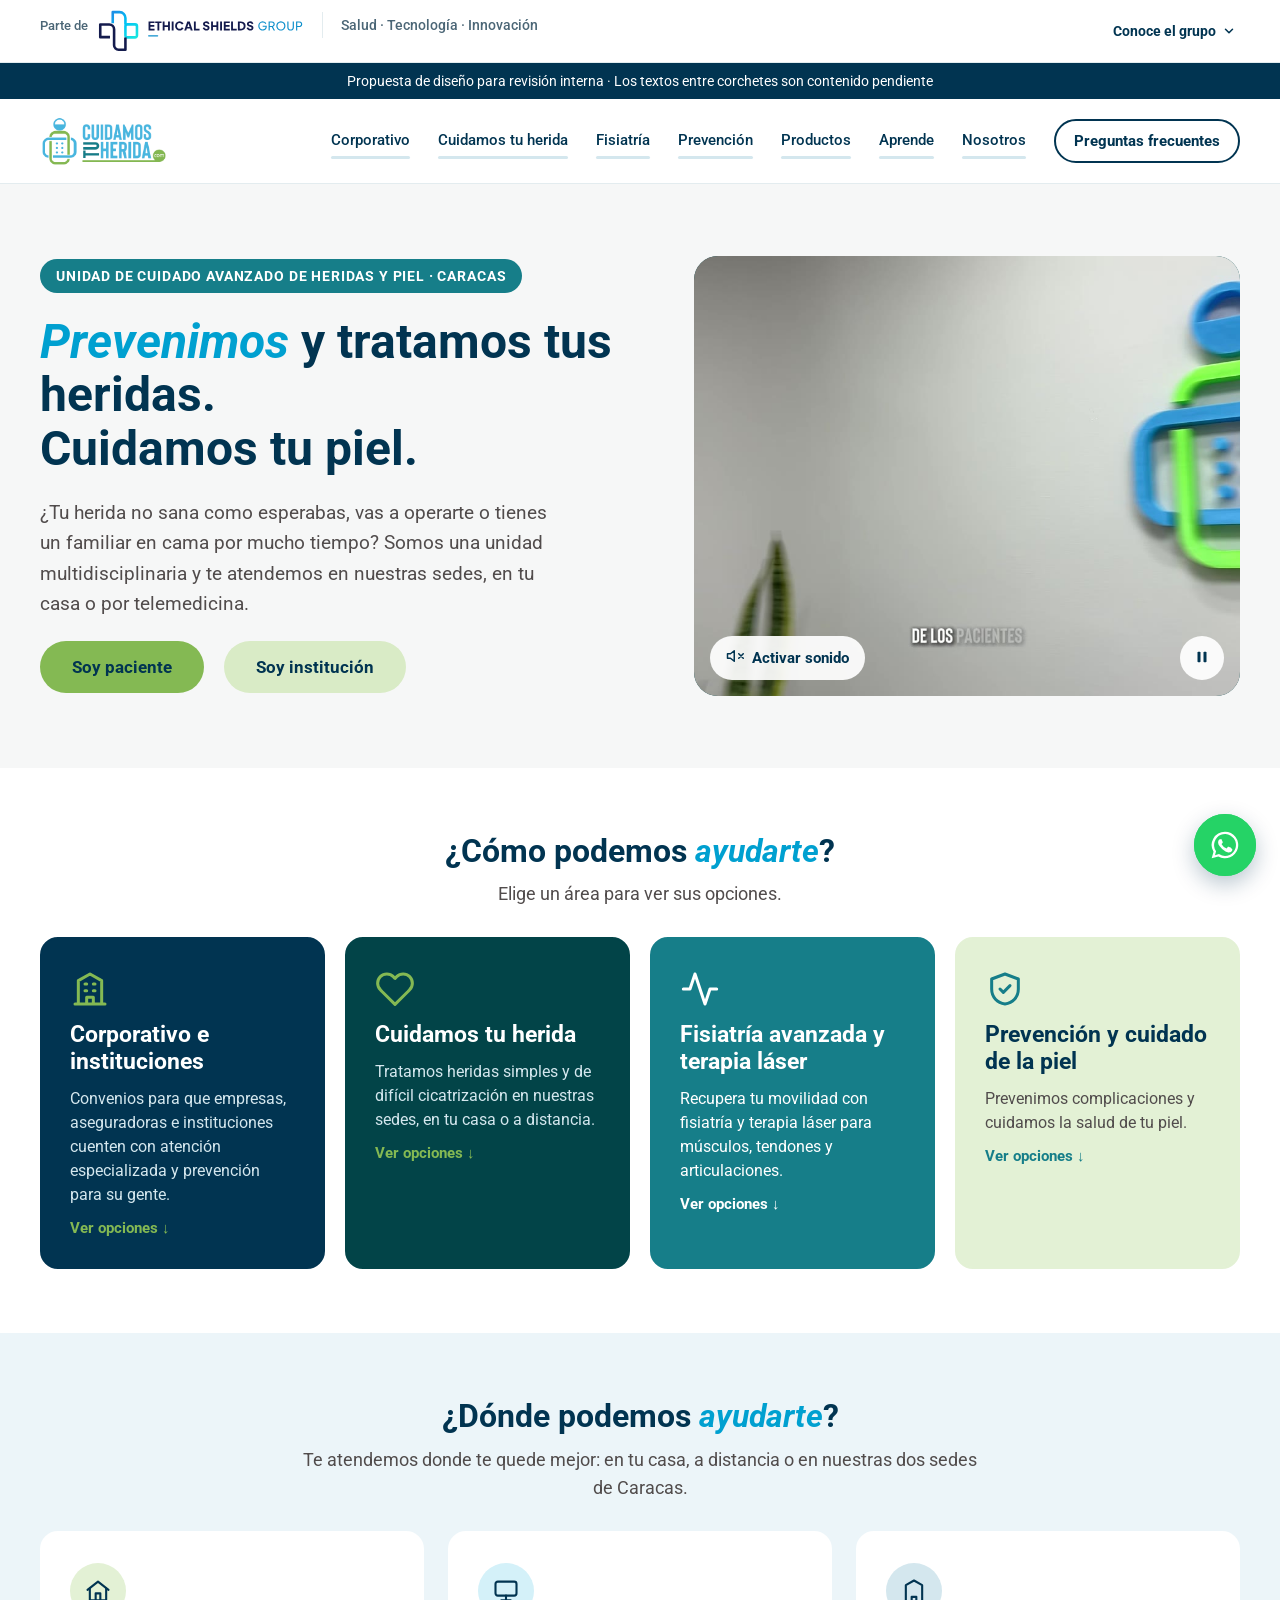
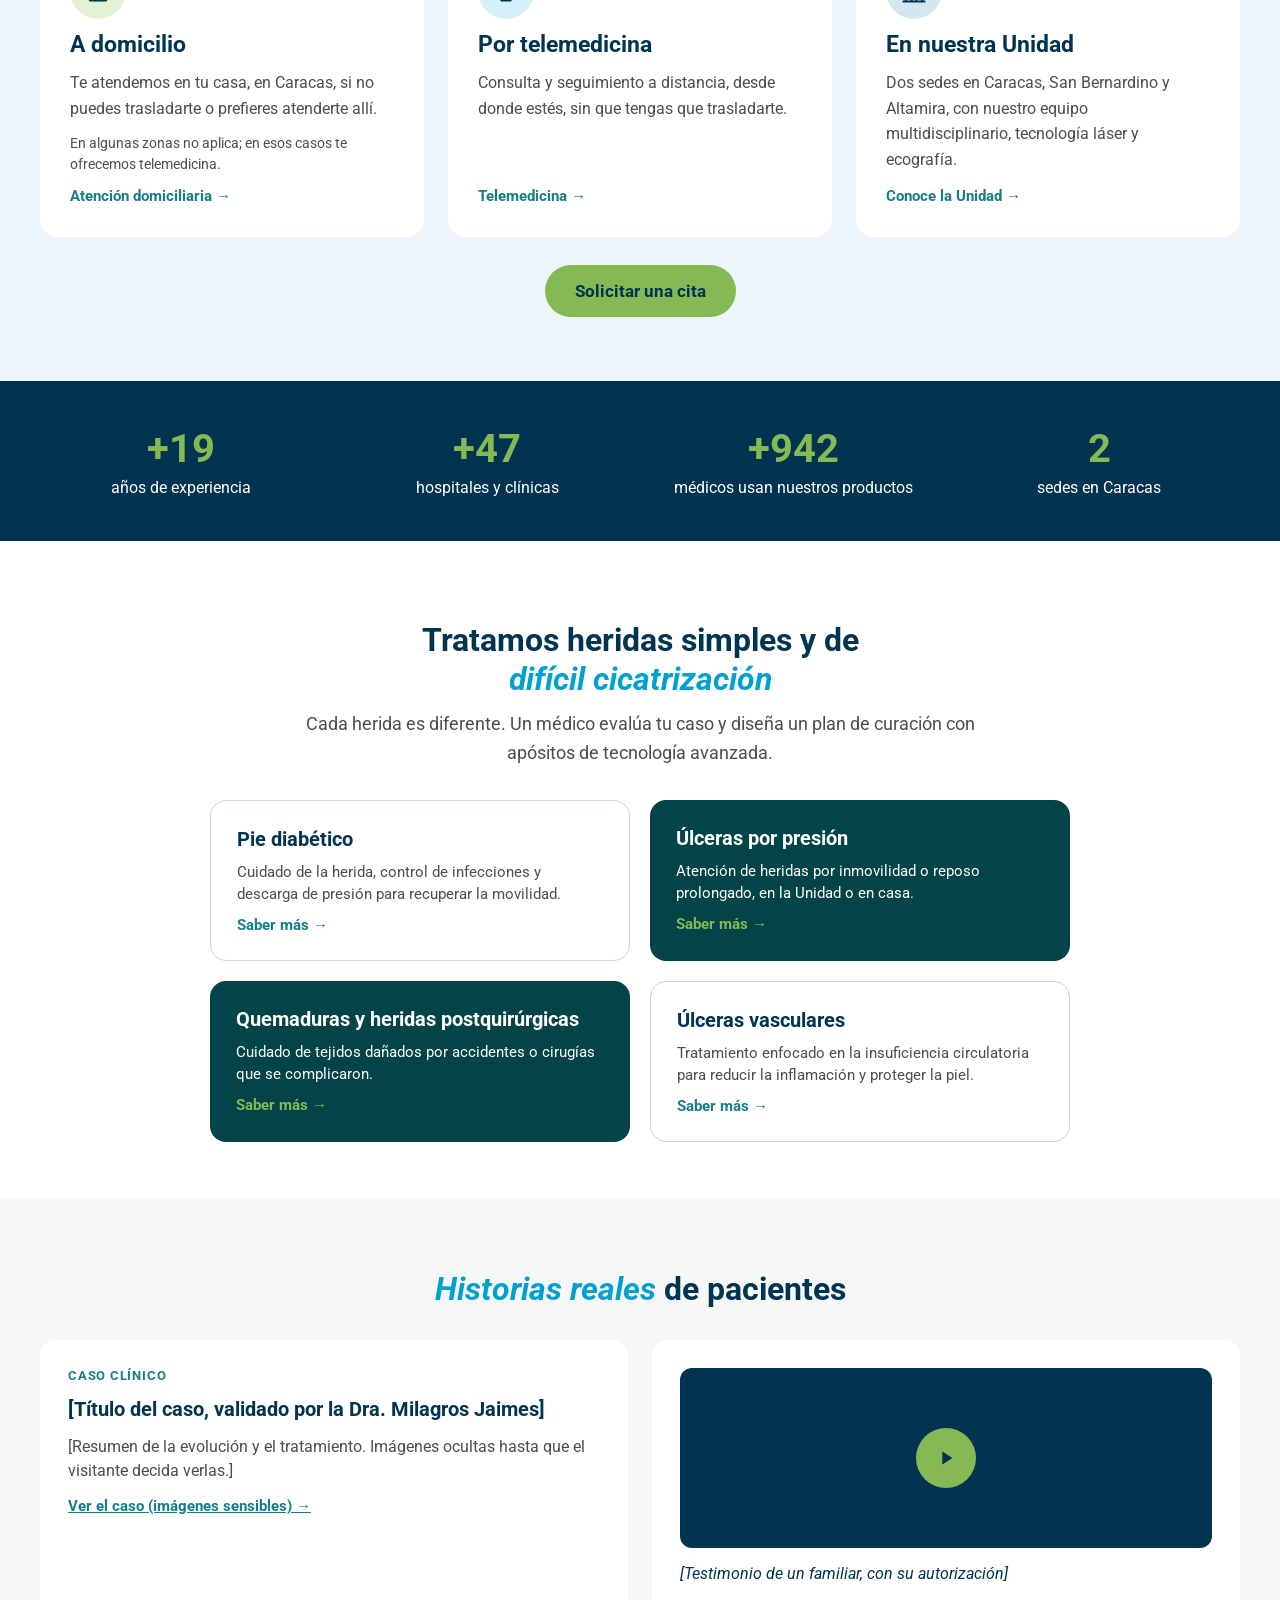
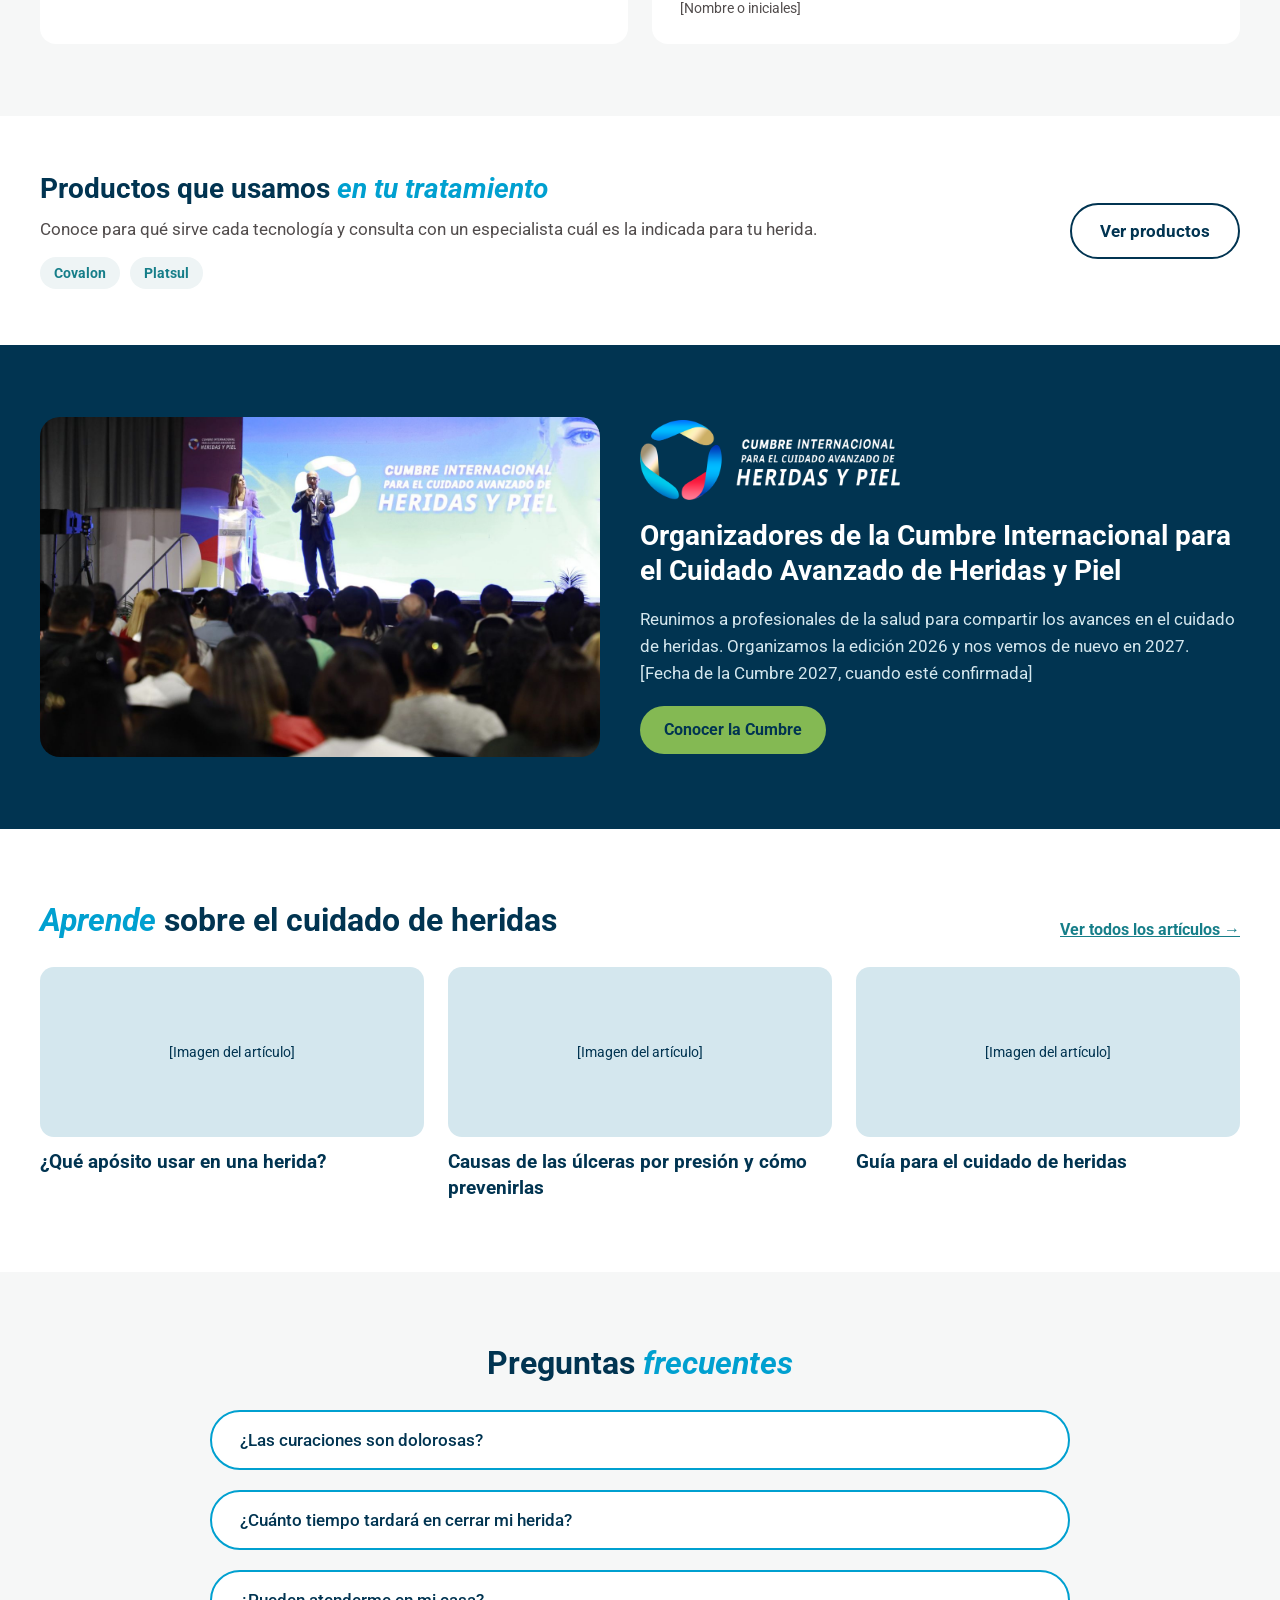
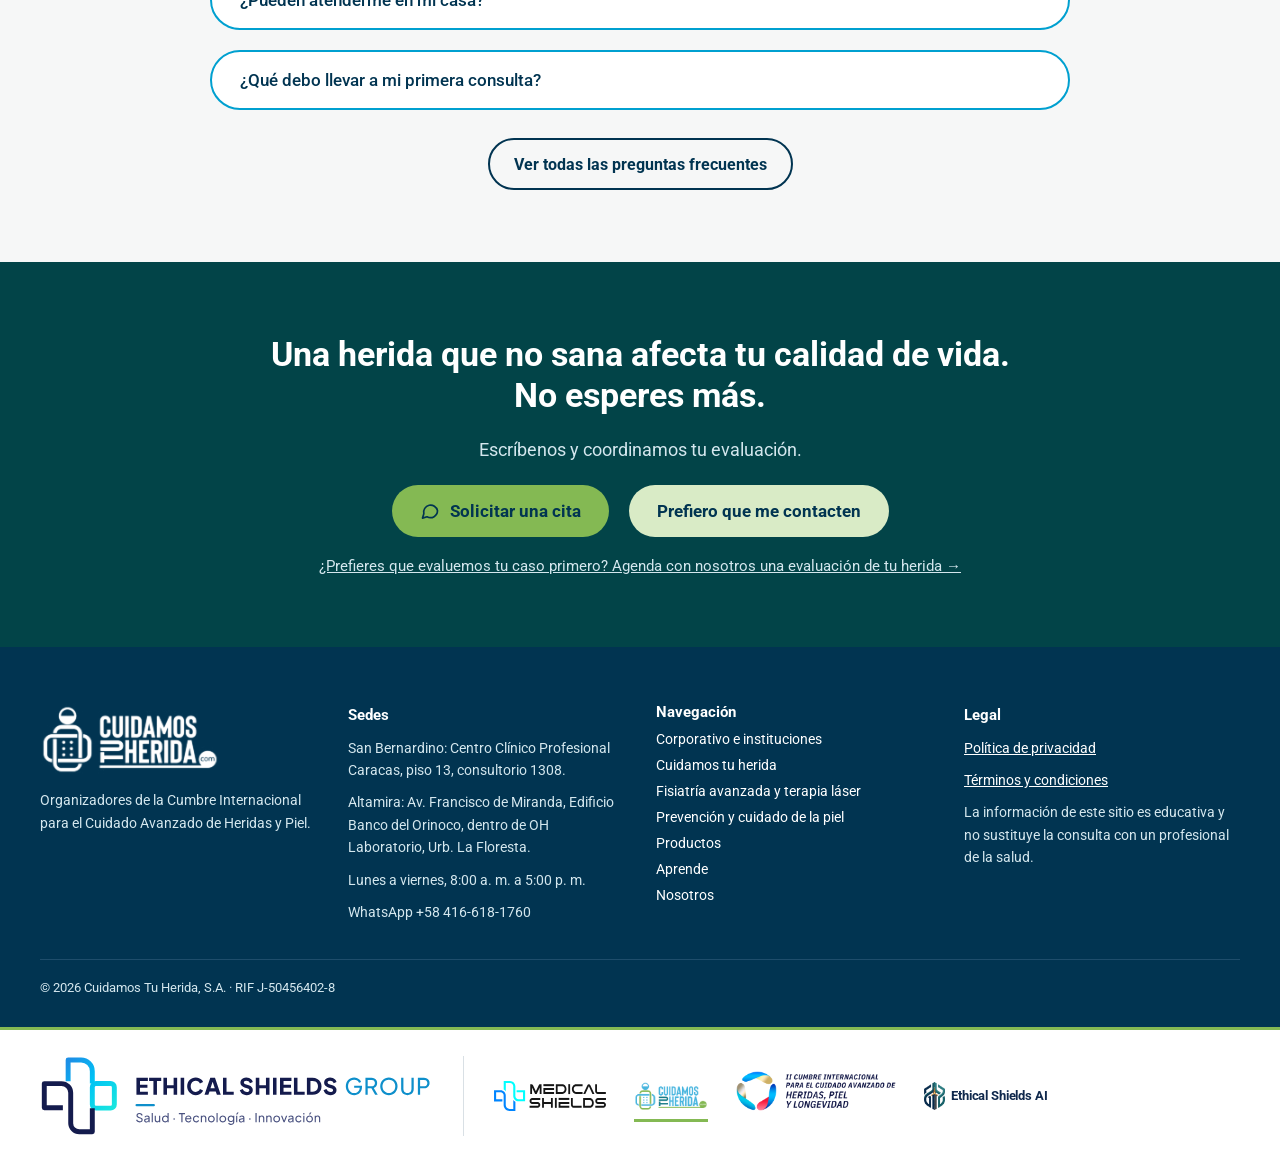
==== commit daf2ba89: "Formularios, WhatsApp, productos y cierre de los ajustes del grupo (19 y 20 nov) - Formulario de pac" ====
--- a/index.html
+++ b/index.html
@@ -84,7 +84,7 @@
 <link rel="stylesheet" href="assets/grupo.css">
 </head>
 <body>
-<!-- ETHICAL SHIELDS GROUP · ENCABEZADO DEL GRUPO. Visible en la propuesta desde el 19 nov 2026 (pedido de Jenny, para que el equipo lo revise). Lo arma assets/grupo.js con assets/grupo.css; un cambio se hace allí, no en las nueve páginas. Regla del grupo del 19 nov (cumbre-web/docs/DECISIONES-VIGENTES.md): en computadora y tablet, «Parte de» + logo compacto + línea divisoria + «Salud · Tecnología · Innovación» + «Conoce el grupo»; en teléfono, sin descriptor. «Conoce el grupo» no es un enlace: abre la lista de las cuatro marcas con «Estás aquí» en CTH. -->
+<!-- ETHICAL SHIELDS GROUP · ENCABEZADO DEL GRUPO. Visible en la propuesta desde el 19 nov 2026 (pedido de Jenny, para que el equipo lo revise). Lo arma assets/grupo.js con assets/grupo.css; un cambio se hace allí, no en las doce páginas. Regla del grupo del 19 nov (cumbre-web/docs/DECISIONES-VIGENTES.md): en computadora y tablet, «Parte de» + logo compacto + línea divisoria + «Salud · Tecnología · Innovación» + «Conoce el grupo»; en teléfono, sin descriptor. «Conoce el grupo» no es un enlace: abre la lista de las cuatro marcas con «Estás aquí» en CTH. -->
 <div data-grupo="barra" class="gbar"></div>
 <div role="note" style="background:#013451;color:#FFFFFF;font-family:Roboto,Arial,sans-serif;font-size:14px;text-align:center;padding:10px 16px;">Propuesta de diseño para revisión interna · Los textos entre corchetes son contenido pendiente</div>
 <div style="font-family: Roboto, Arial, sans-serif; color: #013451; background: #FFFFFF;">
@@ -99,7 +99,7 @@
 <a class="nav-link" href="#cuidamos-tu-herida" style="color: #013451; text-decoration: none;">Cuidamos tu herida</a>
 <a class="nav-link" href="#fisiatria" style="color: #013451; text-decoration: none;">Fisiatría</a>
 <a class="nav-link" href="#prevencion-y-piel" style="color: #013451; text-decoration: none;">Prevención</a>
-<a class="nav-link" href="#productos" style="color: #013451; text-decoration: none;">Productos</a>
+<a class="nav-link" href="productos.html" style="color: #013451; text-decoration: none;">Productos</a>
 <a class="nav-link" href="#aprende" style="color: #013451; text-decoration: none;">Aprende</a>
 <a class="nav-link" href="#cumbre" style="color: #013451; text-decoration: none;">Nosotros</a>
 <a class="nav-faq" href="preguntas-frecuentes.html" style="display: inline-flex; align-items: center; min-height: 40px; padding: 0 18px; border-radius: 999px; border: 2px solid #013451; color: #013451; text-decoration: none; font-weight: 700;">Preguntas frecuentes</a>
@@ -225,7 +225,7 @@
 <a href="telemedicina.html" class="need-card" style="padding: 30px 28px; border-radius: 18px; background: #FFFFFF; border: 2px solid #FFFFFF; color: #013451; text-decoration: none; display: flex; flex-direction: column; gap: 12px;"><span style="width: 56px; height: 56px; border-radius: 999px; background: #D4F1F9; display: flex; align-items: center; justify-content: center;"><svg width="28" height="28" viewBox="0 0 24 24" fill="none" stroke="#013451" stroke-width="1.8" stroke-linecap="round" stroke-linejoin="round" aria-hidden="true"><rect x="3" y="4" width="18" height="12" rx="2"></rect><path d="M8 20h8M12 16v4"></path></svg></span><span style="font-size: 23px; font-weight: 700;">Por telemedicina</span><span style="font-size: 16px; line-height: 1.6; color: #514C4C;">Consulta y seguimiento a distancia, desde donde estés, sin que tengas que trasladarte.</span><span style="margin-top: auto; font-size: 15px; font-weight: 700; color: #167E89;">Telemedicina →</span></a>
 <a href="unidad.html" class="need-card" style="padding: 30px 28px; border-radius: 18px; background: #FFFFFF; border: 2px solid #FFFFFF; color: #013451; text-decoration: none; display: flex; flex-direction: column; gap: 12px;"><span style="width: 56px; height: 56px; border-radius: 999px; background: #D4E7EE; display: flex; align-items: center; justify-content: center;"><svg width="28" height="28" viewBox="0 0 24 24" fill="none" stroke="#013451" stroke-width="1.8" stroke-linecap="round" stroke-linejoin="round" aria-hidden="true"><path d="M3 21h18M5 21V7l7-4 7 4v14M10 21v-4h4v4"></path></svg></span><span style="font-size: 23px; font-weight: 700;">En nuestra Unidad</span><span style="font-size: 16px; line-height: 1.6; color: #514C4C;">Dos sedes en Caracas, San Bernardino y Altamira, con nuestro equipo multidisciplinario, tecnología láser y ecografía.</span><span style="margin-top: auto; font-size: 15px; font-weight: 700; color: #167E89;">Conoce la Unidad →</span></a>
 </div>
-<a href="https://wa.me/584166181760?text=Hola%2C%20quiero%20informaci%C3%B3n%20(WEB-INICIO)" target="_blank" rel="noopener" style="align-self: center; display: inline-flex; align-items: center; min-height: 52px; padding: 0 30px; border-radius: 999px; background: #84B953; color: #013451; font-weight: 700; font-size: 17px; text-decoration: none;">Solicitar una cita</a>
+<a href="https://wa.me/584166181760?text=Hola%2C%20quiero%20agendar%20una%20cita%20(WEB-INICIO)" target="_blank" rel="noopener" style="align-self: center; display: inline-flex; align-items: center; min-height: 52px; padding: 0 30px; border-radius: 999px; background: #84B953; color: #013451; font-weight: 700; font-size: 17px; text-decoration: none;">Solicitar una cita</a>
 </div>
 </section>
 
@@ -257,41 +257,6 @@
 
 <!-- ETHICAL SHIELDS GROUP · PUENTE A MEDICAL SHIELDS («Productos que usamos»). Reservado e invisible: se aplica al migrar CTH a Cloudflare Pages (regla del grupo del 19 nov 2026, en cumbre-web/docs/DECISIONES-VIGENTES.md). Se presenta como criterio clínico, nunca como venta al paciente. El texto lo valida la Dra. Milagros Jaimes. -->
 <div data-grupo="puente-productos" hidden></div>
-
-<!-- PRODUCTOS -->
-<section id="productos" aria-labelledby="prod" style="background: #FFFFFF;">
-<div style="max-width: 1200px; margin: 0 auto; padding: 80px 24px; display: flex; flex-direction: column; gap: 32px;">
-<div style="display: flex; flex-wrap: wrap; justify-content: space-between; align-items: flex-end; gap: 20px;">
-<div style="display: flex; flex-direction: column; gap: 12px; max-width: 700px;">
-<h2 id="prod" style="margin: 0; font-size: 32px; line-height: 1.2; font-weight: 700;">Apósitos de <em style="color: #00A0D0;">tecnología avanzada</em></h2>
-<p style="margin: 0; font-size: 17px; line-height: 1.6; color: #514C4C;">Conoce para qué sirve cada tecnología y consulta con un especialista cuál es la indicada para tu herida.</p>
-</div>
-<a href="#productos" style="display: inline-flex; align-items: center; min-height: 48px; padding: 0 24px; border-radius: 999px; border: 2px solid #013451; color: #013451; font-weight: 700; font-size: 16px; text-decoration: none;">Ver el catálogo completo</a>
-</div>
-<div style="display: grid; grid-template-columns: repeat(auto-fit, minmax(260px, 1fr)); gap: 20px;">
-<a href="#productos" style="display: flex; flex-direction: column; gap: 12px; border-radius: 16px; border: 1px solid #C9D9DE; overflow: hidden; color: #013451; text-decoration: none;"><div style="height: 150px; background: #D4E7EE; display: flex; align-items: center; justify-content: center; font-size: 14px;">[Foto del producto]</div><div style="padding: 0 22px 22px; display: flex; flex-direction: column; gap: 8px;"><span style="font-size: 13px; font-weight: 700; color: #167E89; text-transform: uppercase; letter-spacing: 0.06em;">Covalon</span><span style="font-size: 19px; font-weight: 700;">Colágeno con plata</span><span style="font-size: 15px; line-height: 1.5; color: #514C4C;">ColActive Plus Ag</span><span style="font-size: 15px; font-weight: 700; color: #167E89;">Saber más sobre este producto →</span></div></a>
-<a href="#productos" style="display: flex; flex-direction: column; gap: 12px; border-radius: 16px; border: 1px solid #C9D9DE; overflow: hidden; color: #013451; text-decoration: none;"><div style="height: 150px; background: #D4E7EE; display: flex; align-items: center; justify-content: center; font-size: 14px;">[Foto del producto]</div><div style="padding: 0 22px 22px; display: flex; flex-direction: column; gap: 8px;"><span style="font-size: 13px; font-weight: 700; color: #167E89; text-transform: uppercase; letter-spacing: 0.06em;">Covalon</span><span style="font-size: 19px; font-weight: 700;">Apósito de silicona</span><span style="font-size: 15px; line-height: 1.5; color: #514C4C;">CovaWound Silicona</span><span style="font-size: 15px; font-weight: 700; color: #167E89;">Saber más sobre este producto →</span></div></a>
-<a href="#productos" style="display: flex; flex-direction: column; gap: 12px; border-radius: 16px; border: 1px solid #C9D9DE; overflow: hidden; color: #013451; text-decoration: none;"><div style="height: 150px; background: #D4E7EE; display: flex; align-items: center; justify-content: center; font-size: 14px;">[Foto del producto]</div><div style="padding: 0 22px 22px; display: flex; flex-direction: column; gap: 8px;"><span style="font-size: 13px; font-weight: 700; color: #167E89; text-transform: uppercase; letter-spacing: 0.06em;">Covalon</span><span style="font-size: 19px; font-weight: 700;">Alginato con plata</span><span style="font-size: 15px; line-height: 1.5; color: #514C4C;">CovaWound Alginate Ag</span><span style="font-size: 15px; font-weight: 700; color: #167E89;">Saber más sobre este producto →</span></div></a>
-<a href="#productos" style="display: flex; flex-direction: column; gap: 12px; border-radius: 16px; border: 1px solid #C9D9DE; overflow: hidden; color: #013451; text-decoration: none;"><div style="height: 150px; background: #D4E7EE; display: flex; align-items: center; justify-content: center; font-size: 14px;">[Foto del producto]</div><div style="padding: 0 22px 22px; display: flex; flex-direction: column; gap: 8px;"><span style="font-size: 13px; font-weight: 700; color: #167E89; text-transform: uppercase; letter-spacing: 0.06em;">Platsul</span><span style="font-size: 19px; font-weight: 700;">Crema de aplicación tópica</span><span style="font-size: 15px; line-height: 1.5; color: #514C4C;">Platsul-A crema</span><span style="font-size: 15px; font-weight: 700; color: #167E89;">Saber más sobre este producto →</span></div></a>
-</div>
-<!-- FORMULARIO DE PRODUCTOS (11 nov 2026). La web no vende: el dato llega a la ejecutiva de telemarketing de CTH, que llama a la persona. Fase 1: el envío está pendiente; se define al migrar CTH a Cloudflare Pages, junto con la evaluación de seguridad de los datos de CTH (destino por confirmar). Sin datos clínicos. -->
-<div id="info-producto" style="padding: 32px; border-radius: 20px; background: #ECF5F9; display: flex; flex-wrap: wrap; gap: 24px 40px; align-items: flex-start;">
-<div style="flex: 1 1 280px; display: flex; flex-direction: column; gap: 10px;">
-<h3 style="margin: 0; font-size: 24px; line-height: 1.25; font-weight: 700; color: #013451;">¿Te interesa un producto?</h3>
-<p style="margin: 0; font-size: 16px; line-height: 1.6; color: #514C4C;">Déjanos tu nombre y tu teléfono y una asesora te llama para orientarte y coordinar tu compra.</p>
-</div>
-<form onsubmit="return false;" style="flex: 2 1 420px; display: grid; grid-template-columns: repeat(auto-fit, minmax(200px, 1fr)); gap: 16px; font-family: Roboto, Arial, sans-serif;">
-<input type="hidden" name="origen" value="WEB-PRODUCTOS">
-<label class="f-l">Nombre<input class="f-i" type="text" name="nombre" autocomplete="name" required></label>
-<label class="f-l">Teléfono<input class="f-i" type="tel" name="telefono" autocomplete="tel" required></label>
-<label class="f-l">Producto de interés<select class="f-i" name="producto"><option value="">Selecciona</option><option>Colágeno con plata</option><option>Apósito de silicona</option><option>Alginato con plata</option><option>Crema de aplicación tópica</option><option>Otro o no estoy seguro</option></select></label>
-<label class="f-l">Correo (opcional)<input class="f-i" type="email" name="correo" autocomplete="email"></label>
-<p style="grid-column: 1 / -1; margin: 0; font-size: 14px; line-height: 1.5; color: #514C4C;">No incluyas datos de salud. Usaremos estos datos solo para contactarte.</p>
-<button type="submit" style="grid-column: 1 / -1; justify-self: start; min-height: 52px; padding: 0 32px; border-radius: 999px; border: none; background: #84B953; color: #013451; font-family: Roboto, Arial, sans-serif; font-weight: 700; font-size: 17px; cursor: pointer;">Quiero que me llamen</button>
-</form>
-</div>
-</div>
-</section>
 
 <!-- HISTORIAS REALES -->
 <section aria-labelledby="historias" style="background: #F6F7F7;">
@@ -313,6 +278,19 @@
 </div>
 </section>
 
+<!-- PRODUCTOS (19 nov 2026): bloque corto, después de Historias reales. CTH prefiere no darle tanta publicidad a la venta:
+la información completa está en productos.html y en la ficha de cada producto, sin formulario en el inicio. -->
+<section id="productos" aria-labelledby="prod" style="background: #FFFFFF;">
+<div style="max-width: 1200px; margin: 0 auto; padding: 56px 24px; display: flex; flex-wrap: wrap; align-items: center; justify-content: space-between; gap: 24px 40px;">
+<div style="flex: 1 1 520px; display: flex; flex-direction: column; gap: 10px;">
+<h2 id="prod" style="margin: 0; font-size: 28px; line-height: 1.2; font-weight: 700;">Productos que usamos <em style="color: #00A0D0;">en tu tratamiento</em></h2>
+<p style="margin: 0; font-size: 17px; line-height: 1.6; color: #514C4C;">Conoce para qué sirve cada tecnología y consulta con un especialista cuál es la indicada para tu herida.</p>
+<div style="display: flex; flex-wrap: wrap; gap: 10px; margin-top: 4px;"><span style="display: inline-flex; align-items: center; min-height: 32px; padding: 0 14px; border-radius: 999px; background: #EEF4F5; font-size: 14px; font-weight: 700; color: #167E89;">Covalon</span><span style="display: inline-flex; align-items: center; min-height: 32px; padding: 0 14px; border-radius: 999px; background: #EEF4F5; font-size: 14px; font-weight: 700; color: #167E89;">Platsul</span></div>
+</div>
+<a href="productos.html" style="display: inline-flex; align-items: center; min-height: 52px; padding: 0 28px; border-radius: 999px; border: 2px solid #013451; color: #013451; font-weight: 700; font-size: 17px; text-decoration: none;">Ver productos</a>
+</div>
+</section>
+
 <!-- ETHICAL SHIELDS GROUP · SECCIÓN «UN SOLO ECOSISTEMA». Reservado e invisible: se aplica al migrar CTH a Cloudflare Pages (regla del grupo del 19 nov 2026, en cumbre-web/docs/DECISIONES-VIGENTES.md). «Parte de Ethical Shields Group», logo completo del grupo y cuatro tarjetas del mismo peso, en este orden y con las mismas líneas de la Cumbre (assets/js/ecosistema-propuesta.js): Medical Shields: «Suministro de productos y tecnología para el cuidado de heridas y piel.» · Cuidamos tu Herida: «Atención médica de heridas y piel y fisiatría avanzada, en sede, a domicilio y por telemedicina.» · Cumbre: «Formación y comunidad de los especialistas.» · Ethical Shields AI: «Inteligencia artificial para empresas» y «Implementación de inteligencia artificial en empresas. GesPro, su panel de control financiero.», sin enlace por ahora. Texto de ejemplo para CTH: «Usamos productos de Medical Shields y nuestro equipo se forma con los mejores especialistas en la Cumbre». -->
 <section data-grupo="ecosistema" hidden></section>
 
@@ -362,12 +340,12 @@
 <h2 id="cta-final" style="margin: 0; font-size: 34px; line-height: 1.2; font-weight: 700; max-width: 760px;">Una herida que no sana afecta tu calidad de vida. No esperes más.</h2>
 <p style="margin: 0; font-size: 18px; line-height: 1.6; color: #D4E7EE;">Escríbenos y coordinamos tu evaluación.</p>
 <div id="contacto" style="display: flex; flex-wrap: wrap; justify-content: center; align-items: center; gap: 20px;">
-<a href="#cita" style="display: inline-flex; align-items: center; gap: 10px; min-height: 52px; padding: 0 28px; border-radius: 999px; background: #84B953; color: #013451; font-weight: 700; font-size: 17px; text-decoration: none;">
+<a href="https://wa.me/584166181760?text=Hola%2C%20quiero%20agendar%20una%20cita%20(WEB-INICIO)" target="_blank" rel="noopener" style="display: inline-flex; align-items: center; gap: 10px; min-height: 52px; padding: 0 28px; border-radius: 999px; background: #84B953; color: #013451; font-weight: 700; font-size: 17px; text-decoration: none;">
 <svg width="20" height="20" viewBox="0 0 24 24" fill="none" stroke="#013451" stroke-width="2" stroke-linecap="round" stroke-linejoin="round" aria-hidden="true"><path d="M21 11.5a8.4 8.4 0 0 1-12.5 7.4L3 20.5l1.6-5.3A8.4 8.4 0 1 1 21 11.5z"></path></svg>
 Solicitar una cita</a>
-<a href="#contacto" style="display: inline-flex; align-items: center; min-height: 52px; padding: 0 28px; border-radius: 999px; background: #D9EBC6; color: #013451; font-weight: 700; font-size: 17px; text-decoration: none;">Prefiero que me contacten</a>
-</div>
-<a href="#cita" style="font-size: 15px; color: #D4E7EE;">¿Prefieres que evaluemos tu caso primero? Agenda con nosotros una evaluación de tu herida →</a>
+<a href="cita.html" style="display: inline-flex; align-items: center; min-height: 52px; padding: 0 28px; border-radius: 999px; background: #D9EBC6; color: #013451; font-weight: 700; font-size: 17px; text-decoration: none;">Prefiero que me contacten</a>
+</div>
+<a href="https://wa.me/584166181760?text=Hola%2C%20quisiera%20el%20enlace%20para%20IRIS%20(WEB-INICIO)" target="_blank" rel="noopener" style="font-size: 15px; color: #D4E7EE;">¿Prefieres que evaluemos tu caso primero? Agenda con nosotros una evaluación de tu herida →</a>
 </div>
 </section>
 
@@ -393,7 +371,7 @@
 <a href="#cuidamos-tu-herida" style="color: #FFFFFF; text-decoration: none;">Cuidamos tu herida</a>
 <a href="#fisiatria" style="color: #FFFFFF; text-decoration: none;">Fisiatría avanzada y terapia láser</a>
 <a href="#prevencion-y-piel" style="color: #FFFFFF; text-decoration: none;">Prevención y cuidado de la piel</a>
-<a href="#productos" style="color: #FFFFFF; text-decoration: none;">Productos</a>
+<a href="productos.html" style="color: #FFFFFF; text-decoration: none;">Productos</a>
 <a href="#aprende" style="color: #FFFFFF; text-decoration: none;">Aprende</a>
 <a href="#cumbre" style="color: #FFFFFF; text-decoration: none;">Nosotros</a>
 </nav>
--- a/assets/grupo.css
+++ b/assets/grupo.css
@@ -89,20 +89,19 @@
   .gsel-logo img{max-width:88px}
   .gsel-logo .es-logo{font-size:9px}
   .gsel-tit .glogo{--gl-h:56px!important}
+  /* Pie igual que la Cumbre (Jenny, 20 nov): logo completo de 70 px y margen de 16 px a cada lado para que entre a lo ancho. */
   .gpie .glogo{--gl-h:70px!important}
-  .gpie-in{padding:22px 24px;flex-direction:column;align-items:flex-start;gap:18px}
+  .gpie-in{padding:22px 16px;flex-direction:column;align-items:flex-start;gap:18px}
   .gpie-sep{display:none}
   .gpie-logos{gap:18px;min-width:0}
 }
 @media (max-width: 380px){
-  /* Con los márgenes de 24 px de CTH, el logo completo del pie se reduce un poco para que entre a lo ancho. */
-  .gpie .glogo{--gl-h:62px!important}
   .gbar .glogo{--gl-h:26px!important}
   .gbar-pde{font-size:11px;top:-3px}
   .gbar-btn{font-size:12px}
 }
 @media (max-width: 340px){
-  .gpie .glogo{--gl-h:54px!important}
+  .gpie .glogo{--gl-h:58px!important}
   .gbar-in{padding-left:16px;padding-right:16px}
   .gbar .glogo{--gl-h:24px!important}
   .gbar-btn svg{display:none}
